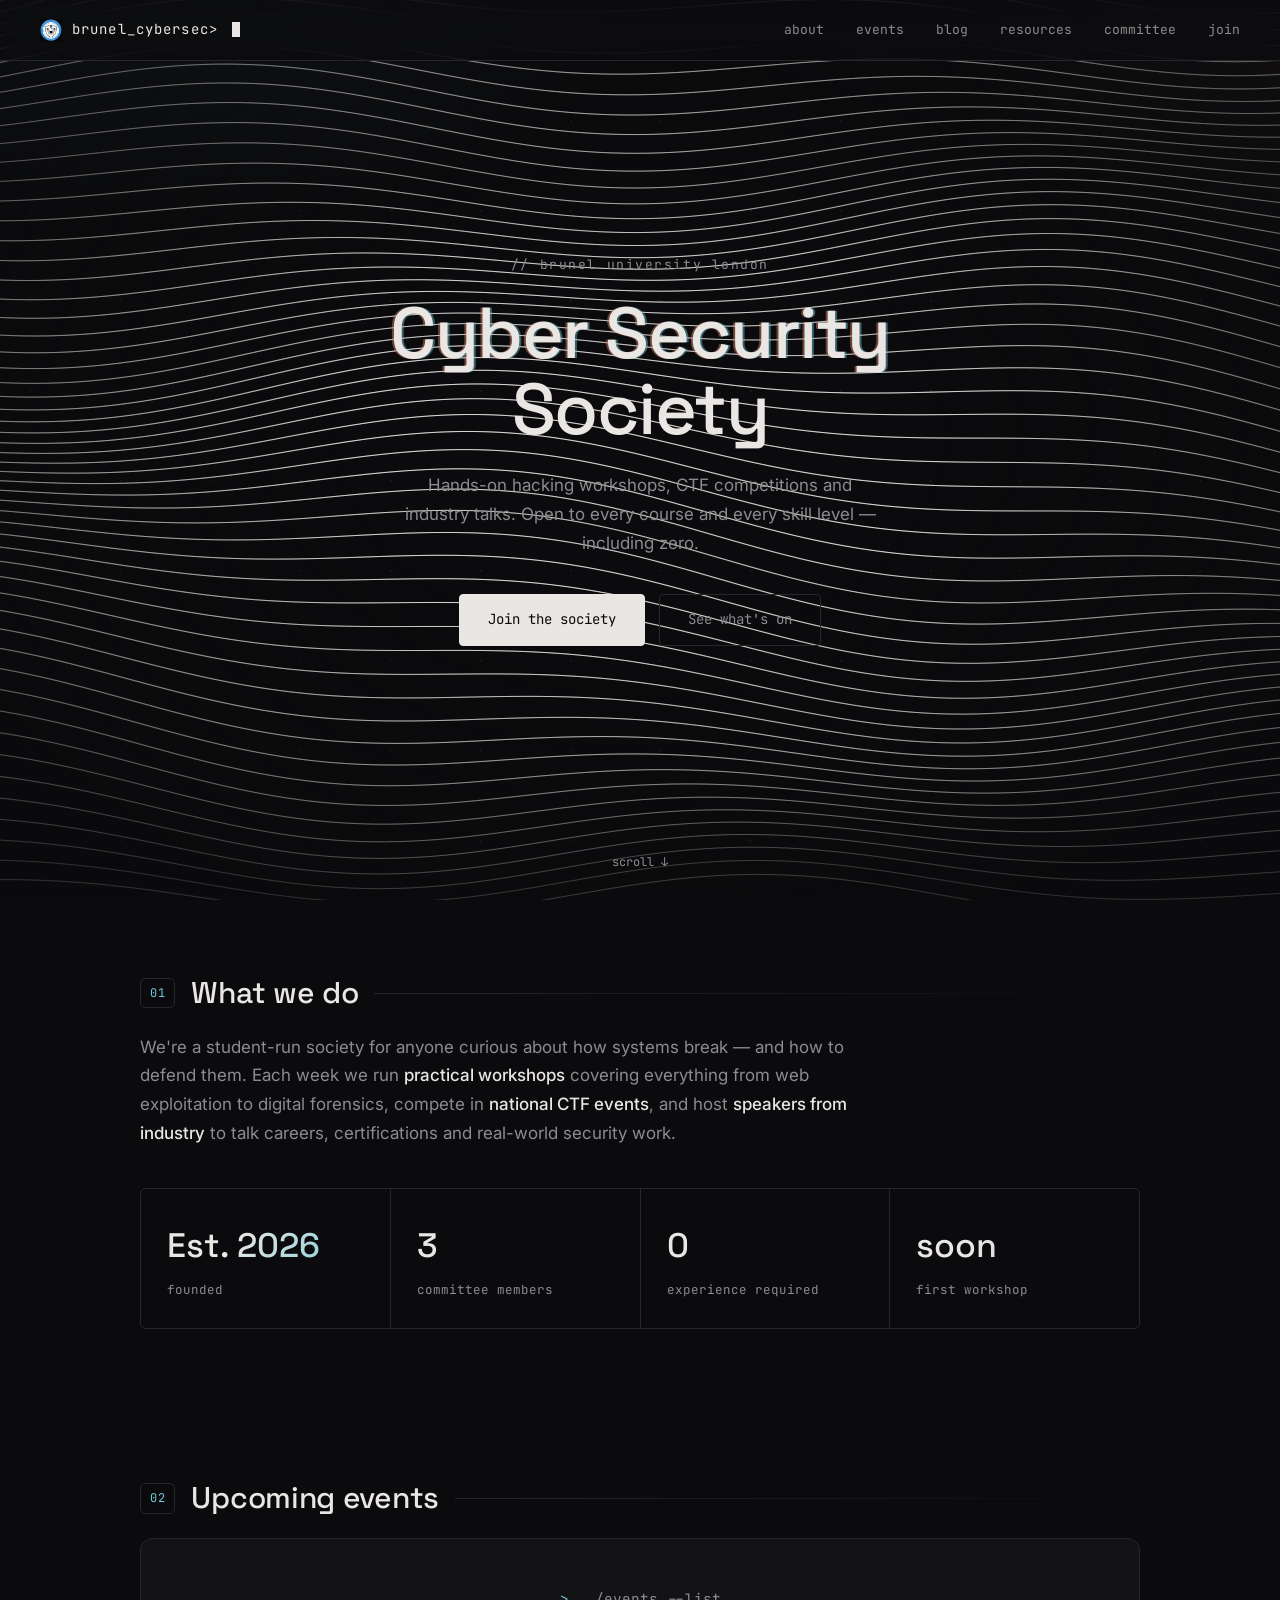
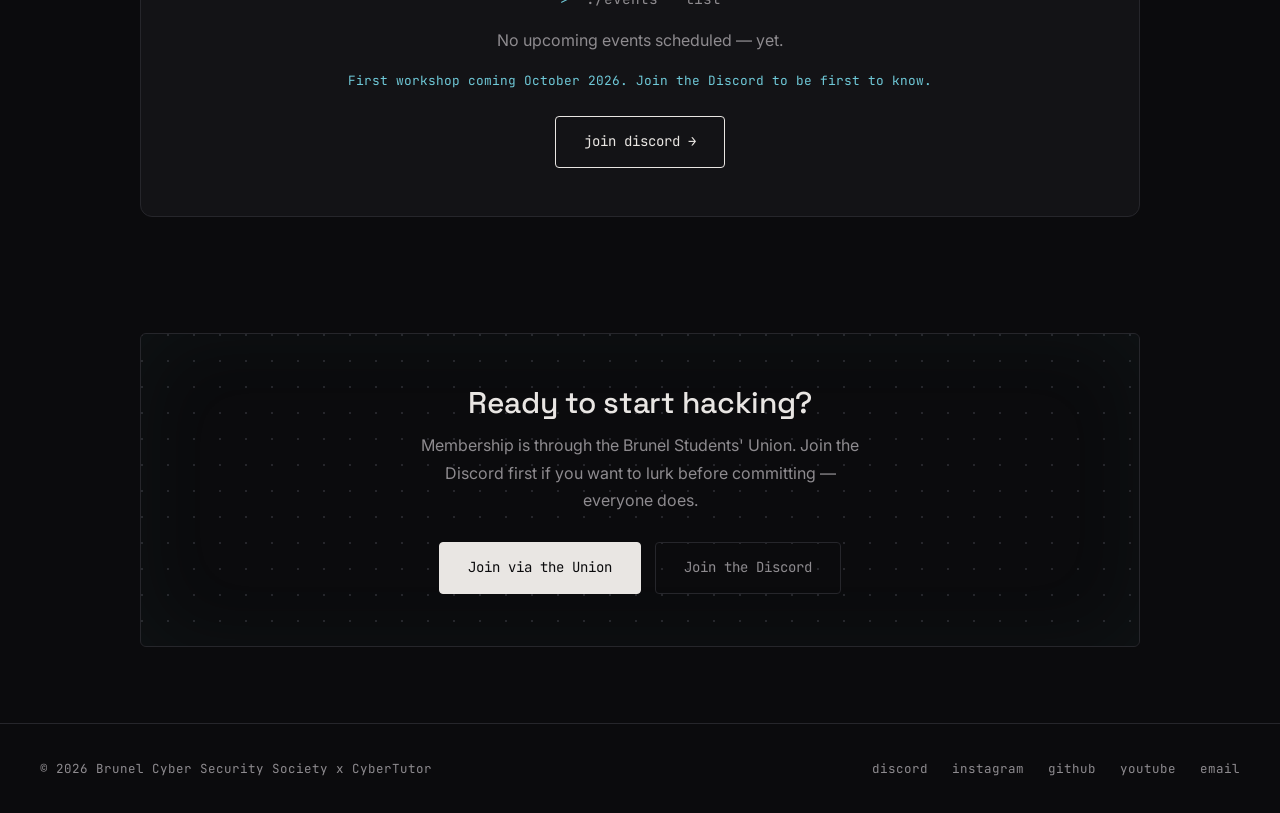
==== index.html @ f0a9b5d3 "Improvements To The Website What I have improve :   1. The Committee Page 2. Adding "Youtube" to " ====
<!DOCTYPE html>
<html lang="en">
<head>
<meta charset="UTF-8">
<meta name="viewport" content="width=device-width, initial-scale=1.0">
<title>Brunel Cyber Security Society</title>
<meta name="description" content="Hands-on hacking workshops, CTF competitions and industry talks at Brunel University London. No experience required.">
<link rel="icon" type="image/svg+xml" href="Images/logo.png">
<meta property="og:title" content="Brunel Cyber Security Society">
<meta property="og:description" content="Hands-on hacking workshops, CTF competitions and industry talks at Brunel University London. No experience required.">
<meta property="og:type" content="website">
<!-- Link preview image is ready at assets/og-image.png. Once hosted, add:
     <meta property="og:image" content="https://YOUR-DOMAIN/assets/og-image.png">
     (OG images must use the full absolute URL, so this needs your real domain.) -->
<meta name="theme-color" content="#0B0B0D">
<link rel="preconnect" href="https://fonts.googleapis.com">
<link rel="preconnect" href="https://fonts.gstatic.com" crossorigin>
<link href="https://fonts.googleapis.com/css2?family=Space+Grotesk:wght@400;500;600&family=Inter:wght@400;500&family=JetBrains+Mono:wght@400;500&display=swap" rel="stylesheet">
<link rel="stylesheet" href="css/styles.css">
</head>
<body>
<!-- Curious? Good. BRUNEL{v1ew_s0urce_h4cker} — bring this to a workshop. -->

<nav>
  <a class="brand" href="index.html">
    <img class="brand-logo" src="Images/logo.png" alt="Brunel Cyber Security Society logo">
    <span class="brand-text">brunel_cybersec></span><span class="cursor"></span>
  </a>
  <button class="menu-btn" aria-expanded="false" aria-label="Open menu">[menu]</button>
  <div class="nav-links">
    <a href="index.html#about">about</a>
    <a href="events.html">events</a>
    <a href="blog.html">blog</a>
    <a href="resources.html">resources</a>
    <a href="committee.html">committee</a>
    <a href="index.html#join">join</a>
  </div>
</nav>

<header class="hero">
  <canvas id="waves" aria-hidden="true"></canvas>
  <div class="hero-inner">
    <p class="eyebrow">// brunel university london</p>
    <h1><span class="ghost" data-text="Cyber Security"><span>Cyber Security</span></span><br>Society</h1>
    <p class="hero-sub">Hands-on hacking workshops, CTF competitions and industry talks. Open to every course and every skill level — including zero.</p>
    <div class="cta-row">
      <a class="btn solid" href="#join">Join the society</a>
      <a class="btn ghost-btn" href="events.html">See what's on</a>
    </div>
  </div>
  <p class="scroll-hint">scroll ↓</p>
</header>

<section class="reveal" id="about">
  <div class="section-head">
    <span class="tag">01</span>
    <h2>What we do</h2>
  </div>
  <p class="about-copy">We're a student-run society for anyone curious about how systems break — and how to defend them. Each week we run <strong>practical workshops</strong> covering everything from web exploitation to digital forensics, compete in <strong>national CTF events</strong>, and host <strong>speakers from industry</strong> to talk careers, certifications and real-world security work.</p>
<div class="stats">
    <div class="stat"><div class="num">Est. 2026</div><div class="label">founded</div></div>
    <div class="stat"><div class="num">3</div><div class="label">committee members</div></div>
    <div class="stat"><div class="num">0</div><div class="label">experience required</div></div>
    <div class="stat"><div class="num">soon</div><div class="label">first workshop</div></div>
</div>
</section>

<section class="reveal" id="events">
  <div class="container">
    <div class="section-head">
      <span class="tag">02</span>
      <h2>Upcoming events</h2>
    </div>
    <div class="coming-soon-box">
      <div class="terminal-line" style="text-align: center; margin-bottom: 1rem;">
        <span class="terminal-prompt"></span>
        <span>./events --list</span>
      </div>
      <p style="text-align: center; color: #8E8B8F; margin-bottom: 1rem;">
        No upcoming events scheduled — yet.
      </p>
      <p style="text-align: center; font-family: 'JetBrains Mono', monospace; font-size: 0.8rem; color: #6FC9D8;">
        First workshop coming October 2026. Join the Discord to be first to know.
      </p>
      <div class="cta-row" style="margin-top: 1.5rem;">
        <a href="https://discord.gg/3XpK4fjxDy" class="btn ghost">join discord →</a>
      </div>
    </div>
  </div>
</section>

<section class="reveal" id="join">
  <div class="join-box">
    <h2>Ready to start hacking?</h2>
    <p>Membership is through the Brunel Students' Union. Join the Discord first if you want to lurk before committing — everyone does.</p>
    <div class="cta-row">
      <a class="btn solid" href="https://brunelstudents.com" target="_blank" rel="noopener">Join via the Union</a>
      <a class="btn ghost-btn" href="https://discord.gg/3XpK4fjxDy" target="_blank" rel="noopener">Join the Discord</a>
    </div>
  </div>
</section>

<footer>
  <span>© 2026 Brunel Cyber Security Society x CyberTutor</span>
  <div class="links">
    <a href="https://discord.gg/3XpK4fjxDy" target="_blank" rel="noopener">discord</a>
    <a href="https://www.instagram.com/cybersoc.brunel/" target="_blank" rel="noopener">instagram</a>
   <a href="https://github.com/Slayniaccc/brunel-cyber-society" target="_blank" rel="noopener">github</a>
   <a href="https://www.youtube.com/@CyberTutor24" target="_blank" rel="noopener">youtube</a>
    <a href="mailto:cybersec@brunel.ac.uk">email</a>
  </div>
</footer>

<script src="js/waves.js"></script>
<script src="js/data.js"></script>
<script src="js/render.js"></script>
<script src="js/site.js"></script>
</body>
</html>
---- css/styles.css ----
/* ============================================================
   Brunel Cyber Security Society — shared styles
   Palette and type per the style guide in Figma
   ============================================================ */

:root {
  --bg: #0B0B0D;
  --surface: #131316;
  --line: #26262B;
  --text: #E9E6E3;
  --muted: #8E8B8F;
  --warm: #E08A6D;
  --cool: #6FC9D8;
}

* { margin: 0; padding: 0; box-sizing: border-box; }
html { scroll-behavior: smooth; }
body {
  background: var(--bg);
  color: var(--text);
  font-family: 'Inter', sans-serif;
  font-size: 16px;
  line-height: 1.7;
  -webkit-font-smoothing: antialiased;
}
::selection { background: var(--text); color: var(--bg); }

.mono { font-family: 'JetBrains Mono', monospace; }
a { color: inherit; text-decoration: none; }
a:focus-visible, button:focus-visible {
  outline: 1.5px solid var(--cool);
  outline-offset: 3px;
  border-radius: 2px;
}

/* ---------- nav ---------- */
nav {
  position: fixed;
  top: 0; left: 0; right: 0;
  z-index: 50;
  display: flex;
  align-items: center;
  justify-content: space-between;
  padding: 18px 40px;
  background: rgba(11, 11, 13, 0.95);
  border-bottom: 1px solid var(--line);
}
@media (min-width: 721px) {
  nav {
    background: rgba(11, 11, 13, 0.7);
    backdrop-filter: blur(12px);
    -webkit-backdrop-filter: blur(12px);
  }
}
.brand {
  font-family: 'JetBrains Mono', monospace;
  font-size: 14px;
  letter-spacing: 0.08em;
  color: var(--text);
  display: inline-flex;
  align-items: center;
  gap: 10px;
}
.brand-logo {
  display: block;
  width: 22px;
  height: 22px;
  object-fit: contain;
}
.brand-text {
  white-space: nowrap;
}
.brand .cursor {
  display: inline-block;
  width: 8px; height: 15px;
  background: var(--text);
  vertical-align: -2px;
  margin-left: 4px;
  animation: blink 1.1s steps(1) infinite;
}
@keyframes blink { 50% { opacity: 0; } }
.nav-links { display: flex; gap: 32px; }
.nav-links a {
  font-family: 'JetBrains Mono', monospace;
  font-size: 13px;
  color: var(--muted);
  transition: color 0.2s;
}
.nav-links a:hover,
.nav-links a:focus-visible,
.nav-links a[aria-current="page"] { color: var(--text); }

/* ---------- hero (homepage) ---------- */
header.hero {
  position: relative;
  min-height: 100vh;
  display: flex;
  align-items: center;
  justify-content: center;
  overflow: hidden;
}
#waves { position: absolute; inset: 0; width: 100%; height: 100%; }
.hero-inner {
  position: relative;
  z-index: 2;
  text-align: center;
  padding: 0 24px;
  max-width: 760px;
}
.eyebrow {
  font-family: 'JetBrains Mono', monospace;
  font-size: 13px;
  color: var(--muted);
  letter-spacing: 0.12em;
  margin-bottom: 20px;
}
h1 {
  font-family: 'Space Grotesk', sans-serif;
  font-weight: 500;
  font-size: clamp(40px, 7vw, 72px);
  line-height: 1.05;
  letter-spacing: -0.02em;
}
h1 .ghost { position: relative; display: inline-block; }
h1 .ghost::before, h1 .ghost::after {
  content: attr(data-text);
  position: absolute;
  top: 0; left: 0;
  opacity: 0.45;
  pointer-events: none;
}
h1 .ghost::before { color: var(--warm); transform: translateX(-2px); }
h1 .ghost::after  { color: var(--cool); transform: translateX(2px); }
h1 .ghost span { position: relative; z-index: 1; }
.hero-sub {
  color: var(--muted);
  max-width: 480px;
  margin: 24px auto 36px;
  font-size: 17px;
}
.scroll-hint {
  position: absolute;
  bottom: 28px; left: 50%;
  transform: translateX(-50%);
  font-family: 'JetBrains Mono', monospace;
  font-size: 12px;
  color: var(--muted);
  z-index: 2;
}

/* ---------- page header (inner pages) ---------- */
.page-head {
  max-width: 1080px;
  margin: 0 auto;
  padding: 150px 40px 32px;
}
.page-head h1 { font-size: clamp(34px, 5vw, 44px); }
.page-head .lede {
  color: var(--muted);
  max-width: 620px;
  margin-top: 18px;
  font-size: 17px;
}
.page-head .crumbs {
  font-family: 'JetBrains Mono', monospace;
  font-size: 13px;
  color: var(--muted);
  margin-bottom: 14px;
}

/* ---------- buttons & pills ---------- */
.cta-row { display: flex; gap: 14px; justify-content: center; flex-wrap: wrap; }
.cta-row.left { justify-content: flex-start; }
.btn {
  font-family: 'JetBrains Mono', monospace;
  font-size: 14px;
  padding: 13px 28px;
  border-radius: 4px;
  border: 1px solid var(--text);
  transition: background 0.2s, color 0.2s, border-color 0.2s;
  cursor: pointer;
  display: inline-block;
}
.btn.solid { background: var(--text); color: var(--bg); }
.btn.solid:hover { background: transparent; color: var(--text); }
.btn.ghost-btn { border-color: var(--line); color: var(--muted); }
.btn.ghost-btn:hover { border-color: var(--text); color: var(--text); }

.pill {
  font-family: 'JetBrains Mono', monospace;
  font-size: 12px;
  padding: 5px 12px;
  border: 1px solid var(--line);
  border-radius: 100px;
  color: var(--muted);
  white-space: nowrap;
}
.pill.warm { color: var(--warm); border-color: rgba(224, 138, 109, 0.35); }
.pill.cool { color: var(--cool); border-color: rgba(111, 201, 216, 0.35); }

/* ---------- sections ---------- */
section {
  max-width: 1080px;
  margin: 0 auto;
  padding: 76px 40px;
}
section.tight { padding-top: 36px; }
.section-head {
  display: flex;
  align-items: baseline;
  gap: 16px;
  margin-bottom: 22px;
}
.section-head .tag {
  font-family: 'JetBrains Mono', monospace;
  font-size: 13px;
  color: var(--muted);
}
h2 {
  font-family: 'Space Grotesk', sans-serif;
  font-weight: 500;
  font-size: 30px;
  line-height: 1.15;
  letter-spacing: -0.01em;
}

/* ---------- stats ---------- */
.stats {
  display: grid;
  grid-template-columns: repeat(auto-fit, minmax(200px, 1fr));
  gap: 1px;
  background: var(--line);
  border: 1px solid var(--line);
  border-radius: 6px;
  overflow: hidden;
}
.stat { background: var(--bg); padding: 28px 26px; }
.stat .num {
  font-family: 'Space Grotesk', sans-serif;
  font-size: 34px;
  font-weight: 500;
}
.stat .label {
  font-family: 'JetBrains Mono', monospace;
  font-size: 12.5px;
  color: var(--muted);
  margin-top: 4px;
}
.stat .sub {
  font-family: 'JetBrains Mono', monospace;
  font-size: 11.5px;
  color: var(--warm);
  margin-top: 2px;
}
.about-copy {
  max-width: 760px;
  color: var(--muted);
  margin-bottom: 40px;
  font-size: 17px;
}
.about-copy strong { color: var(--text); font-weight: 500; }

/* ---------- events list ---------- */
.event {
  display: grid;
  grid-template-columns: 140px 1fr auto;
  gap: 24px;
  align-items: center;
  padding: 26px 8px;
  border-top: 1px solid var(--line);
  transition: background 0.2s;
}
.event:last-of-type { border-bottom: 1px solid var(--line); }
.event:hover { background: var(--surface); }
.event .date {
  font-family: 'JetBrains Mono', monospace;
  font-size: 13px;
  color: var(--muted);
}
.event h3 {
  font-family: 'Space Grotesk', sans-serif;
  font-weight: 500;
  font-size: 19px;
  margin-bottom: 2px;
}
.event p { color: var(--muted); font-size: 14.5px; }

/* ---------- featured event card ---------- */
.featured-event-section { padding-top: 8px; }
.featured-event {
  position: relative;
  overflow: hidden;
  min-height: 460px;
  border: 1px solid var(--line);
  border-radius: 22px;
  background:
    radial-gradient(circle at 0% 0%, rgba(111, 201, 216, 0.16), transparent 30%),
    radial-gradient(circle at 100% 100%, rgba(224, 138, 109, 0.16), transparent 32%),
    linear-gradient(135deg, rgba(255, 255, 255, 0.02), transparent 22%),
    var(--surface);
  box-shadow: 0 26px 70px rgba(0, 0, 0, 0.28);
  transition: transform 0.35s cubic-bezier(0.22, 1, 0.36, 1), border-color 0.35s ease, box-shadow 0.35s ease;
}
.featured-event::before {
  content: '';
  position: absolute;
  inset: 0;
  background: linear-gradient(120deg, transparent 12%, rgba(111, 201, 216, 0.12) 26%, transparent 42%, rgba(224, 138, 109, 0.12) 58%, transparent 74%);
  transform: translateX(-55%);
  animation: featured-sheen 11s linear infinite;
  pointer-events: none;
}
.featured-event:hover {
  transform: translateY(-4px);
  border-color: rgba(111, 201, 216, 0.32);
  box-shadow: 0 34px 82px rgba(0, 0, 0, 0.34);
}
.featured-event__media {
  position: absolute;
  inset: 0 42% 0 0;
  overflow: hidden;
}
.featured-event__media::after {
  content: '';
  position: absolute;
  inset: 0;
  background: linear-gradient(90deg, rgba(11, 11, 13, 0.08), rgba(11, 11, 13, 0.42) 68%, rgba(11, 11, 13, 0.9));
}
.featured-event__media img {
  width: 100%;
  height: 100%;
  object-fit: cover;
  transform: scale(1.05);
  filter: saturate(1.06) contrast(1.03);
  animation: featured-zoom 16s ease-in-out infinite alternate;
}
.featured-event__media-overlay {
  position: absolute;
  left: 28px;
  bottom: 28px;
  z-index: 2;
  display: grid;
  gap: 10px;
}
.featured-event__media-note {
  font-family: 'JetBrains Mono', monospace;
  font-size: 11.5px;
  letter-spacing: 0.08em;
  text-transform: uppercase;
  color: var(--text);
  text-shadow: 0 8px 24px rgba(0, 0, 0, 0.45);
}
.featured-event__content {
  position: relative;
  z-index: 2;
  width: 58%;
  margin-left: auto;
  min-height: 460px;
  padding: 40px 40px 40px 36px;
  display: flex;
  flex-direction: column;
  justify-content: center;
  gap: 18px;
}
.featured-event__content .section-head {
  margin-bottom: 0;
}
.featured-event__content h2 {
  font-size: clamp(30px, 4.2vw, 44px);
}
.featured-event__summary {
  max-width: 520px;
  color: var(--muted);
  font-size: 16.5px;
}
.featured-event__toggle {
  min-width: 148px;
}
.featured-event__drawer {
  position: fixed;
  inset: 0;
  z-index: 90;
  display: block;
  background: rgba(11, 11, 13, 0.68);
  backdrop-filter: blur(10px);
  -webkit-backdrop-filter: blur(10px);
  opacity: 0;
  pointer-events: none;
  transition: opacity 0.35s ease;
}
.featured-event__drawer-panel {
  position: fixed;
  top: 0;
  right: 0;
  bottom: 0;
  width: min(46vw, 560px);
  min-width: 320px;
  padding: 34px 28px 28px;
  border-left: 1px solid var(--line);
  background:
    radial-gradient(circle at top right, rgba(111, 201, 216, 0.12), transparent 36%),
    rgba(11, 11, 13, 0.98);
  display: flex;
  flex-direction: column;
  gap: 18px;
  transform: translate3d(102%, 0, 0);
  box-shadow: -28px 0 60px rgba(0, 0, 0, 0.26);
  transition: transform 0.6s cubic-bezier(0.22, 1, 0.36, 1);
  overflow: auto;
}
.featured-event__drawer::before {
  content: '';
  position: absolute;
  inset: 0;
}
.featured-event__drawer.is-open {
  opacity: 1;
  pointer-events: auto;
}
.featured-event__drawer.is-open .featured-event__drawer-panel {
  transform: translate3d(0, 0, 0);
}
.featured-event__hint {
  font-family: 'JetBrains Mono', monospace;
  font-size: 11px;
  color: var(--muted);
  letter-spacing: 0.04em;
  margin-top: -8px;
}
.featured-event__drawer-kicker {
  font-family: 'JetBrains Mono', monospace;
  font-size: 11.5px;
  letter-spacing: 0.1em;
  text-transform: uppercase;
  color: var(--cool);
}
.featured-event__drawer h3 {
  font-family: 'Space Grotesk', sans-serif;
  font-size: 26px;
  font-weight: 500;
  line-height: 1.15;
}
.featured-event__drawer p {
  color: var(--muted);
  font-size: 15px;
}
.featured-event__close {
  align-self: flex-end;
  width: 38px;
  height: 38px;
  border-radius: 50%;
  border: 1px solid var(--line);
  background: rgba(255, 255, 255, 0.02);
  color: var(--text);
  font-size: 22px;
  line-height: 1;
  cursor: pointer;
  transition: border-color 0.2s, transform 0.2s, background 0.2s;
}
.featured-event__close:hover {
  transform: scale(1.06);
  border-color: rgba(111, 201, 216, 0.4);
  background: rgba(111, 201, 216, 0.08);
}
.featured-event__facts {
  display: grid;
  gap: 12px;
  margin-top: auto;
}
.featured-event__fact {
  padding: 14px 16px;
  border: 1px solid var(--line);
  border-radius: 14px;
  background: rgba(255, 255, 255, 0.02);
}
.featured-event__fact span {
  display: block;
  font-family: 'JetBrains Mono', monospace;
  font-size: 11px;
  color: var(--muted);
  letter-spacing: 0.08em;
  text-transform: uppercase;
  margin-bottom: 4px;
}
.featured-event__fact strong {
  font-weight: 500;
  font-size: 15px;
  line-height: 1.5;
}

@keyframes featured-sheen {
  to { transform: translateX(55%); }
}
@keyframes featured-zoom {
  from { transform: scale(1.05) translateX(0); }
  to { transform: scale(1.12) translateX(-1.5%); }
}

/* ---------- CTF band (events page) ---------- */
.ctf-band { background: var(--surface); }
.ctf-band-inner {
  max-width: 1080px;
  margin: 0 auto;
  padding: 70px 40px 80px;
}
.ctf-band-inner .section-head .tag { color: var(--warm); }
.ctf-band-inner .lede {
  color: var(--muted);
  max-width: 640px;
  margin-bottom: 40px;
}
.ctf-band-inner .stats { margin-bottom: 40px; }
.ctf-band-inner .stat { background: var(--bg); }

/* ---------- committee grid ---------- */
.member-grid {
  display: grid;
  grid-template-columns: repeat(auto-fill, minmax(280px, 1fr));
  gap: 20px;
}
.member {
  background: var(--surface);
  border: 1px solid var(--line);
  border-radius: 6px;
  padding: 28px 24px;
}
.member .avatar {
  width: 120px; height: 120px;
  border-radius: 12px;
  background: var(--bg);
  display: flex;
  align-items: center;
  justify-content: center;
  font-family: 'JetBrains Mono', monospace;
  font-size: 16px;
  margin: 0 auto 16px;
}
.member.warm .avatar { color: var(--warm); border: 1px solid rgba(224, 138, 109, 0.5); }
.member.cool .avatar { color: var(--cool); border: 1px solid rgba(111, 201, 216, 0.5); }
.member h3 {
  font-family: 'Space Grotesk', sans-serif;
  font-weight: 500;
  font-size: 19px;
}
.member .role {
  font-family: 'JetBrains Mono', monospace;
  font-size: 12.5px;
  margin: 2px 0 12px;
}
.member.warm .role { color: var(--warm); }
.member.cool .role { color: var(--cool); }
.member p { color: var(--muted); font-size: 14px; line-height: 1.6; }

/* ---------- join ---------- */
#join, .join-section { padding-top: 40px; }
.join-box {
  border: 1px solid var(--line);
  border-radius: 6px;
  padding: 52px 40px;
  text-align: center;
  background: radial-gradient(circle at 1px 1px, var(--line) 1px, transparent 1px);
  background-size: 26px 26px;
}
.join-box h2 { margin-bottom: 12px; }
.join-box p { color: var(--muted); max-width: 460px; margin: 0 auto 28px; }

/* ---------- footer ---------- */
footer {
  border-top: 1px solid var(--line);
  padding: 34px 40px;
  display: flex;
  justify-content: space-between;
  flex-wrap: wrap;
  gap: 16px;
  font-family: 'JetBrains Mono', monospace;
  font-size: 12.5px;
  color: var(--muted);
}
footer a:hover { color: var(--text); }
footer .links { display: flex; gap: 24px; }

/* ---------- responsive ---------- */
/* ---------- mobile menu ---------- */
.menu-toggle {
  display: none;
  font-family: 'JetBrains Mono', monospace;
  font-size: 13px;
  color: var(--muted);
  background: none;
  border: none;
  cursor: pointer;
  z-index: 60;
}
.menu-toggle:hover { color: var(--text); }
.menu-overlay {
  position: fixed;
  inset: 0;
  z-index: 55;
  background: rgba(11, 11, 13, 0.96);
  backdrop-filter: blur(8px);
  display: flex;
  flex-direction: column;
  align-items: center;
  justify-content: center;
  gap: 34px;
  opacity: 0;
  visibility: hidden;
  transition: opacity 0.25s, visibility 0.25s;
}
.menu-overlay.open { opacity: 1; visibility: visible; }
.menu-overlay a {
  font-family: 'JetBrains Mono', monospace;
  font-size: 22px;
  color: var(--muted);
}
.menu-overlay a:hover { color: var(--text); }
.menu-overlay a::before { content: '> '; color: var(--warm); }

/* ---------- scroll reveals ---------- */
.reveal {
  opacity: 0;
  transform: translateY(18px);
  transition: opacity 0.7s ease, transform 0.7s ease;
}
.reveal.visible { opacity: 1; transform: none; }

/* ---------- 404 ---------- */
.error-page {
  min-height: 100vh;
  display: flex;
  flex-direction: column;
  align-items: center;
  justify-content: center;
  text-align: center;
  padding: 24px;
  position: relative;
  overflow: hidden;
}
.error-page .code {
  font-family: 'JetBrains Mono', monospace;
  font-size: clamp(70px, 14vw, 130px);
  color: var(--text);
  position: relative;
  z-index: 2;
}
.error-page .msg {
  font-family: 'JetBrains Mono', monospace;
  color: var(--muted);
  margin: 8px 0 32px;
  z-index: 2;
}
.error-page .btn { z-index: 2; }

/* ---------- responsive ---------- */
@media (max-width: 720px) {
  nav { padding: 14px 20px; }
  .nav-links { display: none; }
  .menu-toggle { display: block; }
  section { padding: 56px 20px; }
  .page-head { padding: 120px 20px 24px; }
  .event { grid-template-columns: 1fr; gap: 8px; }
  .featured-event {
    min-height: 0;
  }
  .featured-event__media {
    position: relative;
    inset: 0;
    min-height: 260px;
  }
  .featured-event__content {
    width: auto;
    min-height: auto;
    margin-left: 0;
    padding: 24px 20px 28px;
  }
  .featured-event__drawer {
    inset: 0;
  }
  .featured-event__drawer-panel {
    width: min(100vw, 560px);
    min-width: 0;
  }
  .featured-event__media-overlay {
    left: 18px;
    bottom: 18px;
  }
  .ctf-band-inner { padding: 56px 20px 64px; }
  footer { padding: 28px 20px; }
}

@media (prefers-reduced-motion: reduce) {
  .brand .cursor { animation: none; }
  html { scroll-behavior: auto; }
  .menu-overlay { transition: none; }
  .reveal { opacity: 1; transform: none; transition: none; }
  .featured-event::before,
  .featured-event__media img {
    animation: none;
  }
  .featured-event,
  .featured-event__drawer,
  .featured-event__drawer-panel,
  .featured-event__close {
    transition: none;
  }
}

body.drawer-open {
  overflow: hidden;
}

/* ---------- mobile menu ---------- */
.menu-btn {
  display: none;
  font-family: 'JetBrains Mono', monospace;
  font-size: 13px;
  color: var(--muted);
  background: none;
  border: none;
  cursor: pointer;
  padding: 4px 2px;
}
.menu-btn:hover { color: var(--text); }

@media (max-width: 720px) {
  /* backdrop-filter on the nav traps fixed-position children inside it,
     which broke the menu overlay — so on mobile we use a solid bg instead */
  nav {
    backdrop-filter: none;
    -webkit-backdrop-filter: none;
    background: rgba(11, 11, 13, 0.97);
  }
  .menu-btn { display: block; }
  .nav-links {
    display: none;
    position: fixed;
    inset: 0;
    top: 49px;
    background: rgba(11, 11, 13, 0.97);
    flex-direction: column;
    align-items: center;
    justify-content: center;
    gap: 36px;
    z-index: 49;
  }
  .nav-links.open { display: flex; animation: menu-in 0.25s ease both; }
  @keyframes menu-in {
    from { opacity: 0; transform: translateY(-8px); }
    to   { opacity: 1; transform: none; }
  }
  @media (prefers-reduced-motion: reduce) {
    .nav-links.open { animation: none; }
  }
  .nav-links a { font-size: 17px; }
  body.menu-open { overflow: hidden; }
}

/* ---------- scroll reveals ---------- */
.reveal {
  opacity: 0;
  transform: translateY(14px);
  transition: opacity 0.6s ease, transform 0.6s ease;
}
.reveal.visible { opacity: 1; transform: none; }
@media (prefers-reduced-motion: reduce) {
  .reveal { opacity: 1; transform: none; transition: none; }
}

/* ---------- 404 ---------- */
.error-page {
  min-height: 100vh;
  display: flex;
  flex-direction: column;
  align-items: center;
  justify-content: center;
  text-align: center;
  padding: 24px;
  position: relative;
  overflow: hidden;
}
.error-page .code {
  font-family: 'Space Grotesk', sans-serif;
  font-weight: 500;
  font-size: clamp(80px, 18vw, 160px);
  line-height: 1;
  letter-spacing: -0.03em;
}
.error-page .msg {
  font-family: 'JetBrains Mono', monospace;
  color: var(--muted);
  font-size: 15px;
  margin: 18px 0 36px;
}

/* ---------- motion: hero entrance + smoother reveals ---------- */
@media (prefers-reduced-motion: no-preference) {
  @keyframes rise {
    from { opacity: 0; transform: translateY(18px); }
    to   { opacity: 1; transform: none; }
  }
  @keyframes fade {
    from { opacity: 0; }
    to   { opacity: 1; }
  }
  .hero #waves, .error-page #waves { animation: fade 1.4s ease both; }
  .hero-inner > *, .error-page .code, .error-page .msg, .error-page .btn {
    animation: rise 0.9s cubic-bezier(0.22, 1, 0.36, 1) both;
  }
  .hero-inner > *:nth-child(1) { animation-delay: 0.15s; }
  .hero-inner > *:nth-child(2) { animation-delay: 0.3s; }
  .hero-inner > *:nth-child(3) { animation-delay: 0.45s; }
  .hero-inner > *:nth-child(4) { animation-delay: 0.6s; }
  .scroll-hint { animation: fade 1s ease 1.2s both; }
  .error-page .msg { animation-delay: 0.2s; }
  .error-page .btn { animation-delay: 0.35s; }
}

/* smoother easing for scroll reveals */
.reveal {
  transition: opacity 0.7s cubic-bezier(0.22, 1, 0.36, 1),
              transform 0.7s cubic-bezier(0.22, 1, 0.36, 1);
}

/* staggered children: hidden until their section reveals, then cascade */
.stagger {
  opacity: 0;
  transform: translateY(12px);
  transition: opacity 0.55s cubic-bezier(0.22, 1, 0.36, 1),
              transform 0.55s cubic-bezier(0.22, 1, 0.36, 1);
}
.reveal.visible .stagger { opacity: 1; transform: none; }
@media (prefers-reduced-motion: reduce) {
  .stagger { opacity: 1; transform: none; transition: none; }
}

/* gentle hover lift on cards */
.member, .stat {
  transition: transform 0.3s cubic-bezier(0.22, 1, 0.36, 1), border-color 0.3s;
}
.member:hover { transform: translateY(-3px); border-color: var(--muted); }

/* ---------- blog ---------- */
.featured {
  border: 1px solid var(--line);
  border-radius: 6px;
  background: var(--surface);
  padding: 40px;
  margin-bottom: 56px;
  display: block;
  transition: border-color 0.3s, transform 0.3s cubic-bezier(0.22, 1, 0.36, 1);
}
.featured:hover { border-color: var(--muted); transform: translateY(-3px); }
.featured .meta {
  font-family: 'JetBrains Mono', monospace;
  font-size: 12.5px;
  color: var(--warm);
  margin-bottom: 14px;
}
.featured h3 {
  font-family: 'Space Grotesk', sans-serif;
  font-weight: 500;
  font-size: 26px;
  margin-bottom: 10px;
}
.featured p { color: var(--muted); max-width: 640px; font-size: 15.5px; }
.featured .read {
  font-family: 'JetBrains Mono', monospace;
  font-size: 13px;
  color: var(--text);
  margin-top: 20px;
  display: inline-block;
}

/* ---------- resources ---------- */
.repo-grid {
  display: grid;
  grid-template-columns: repeat(auto-fill, minmax(300px, 1fr));
  gap: 20px;
}
.repo {
  background: var(--surface);
  border: 1px solid var(--line);
  border-radius: 6px;
  padding: 26px 24px;
  display: flex;
  flex-direction: column;
  transition: transform 0.3s cubic-bezier(0.22, 1, 0.36, 1), border-color 0.3s;
}
.repo:hover { transform: translateY(-3px); border-color: var(--muted); }
.repo .name {
  font-family: 'JetBrains Mono', monospace;
  font-size: 15px;
  color: var(--text);
  margin-bottom: 10px;
}
.repo .name::before { content: '▸ '; color: var(--cool); }
.repo p { color: var(--muted); font-size: 14px; line-height: 1.6; flex: 1; }
.repo .meta {
  display: flex;
  gap: 18px;
  margin-top: 18px;
  font-family: 'JetBrains Mono', monospace;
  font-size: 12px;
  color: var(--muted);
}
.repo .lang::before {
  content: '';
  display: inline-block;
  width: 8px; height: 8px;
  border-radius: 50%;
  margin-right: 6px;
  vertical-align: -0.5px;
}
.repo .lang.py::before { background: var(--cool); }
.repo .lang.js::before { background: var(--warm); }
.repo .lang.sh::before { background: var(--muted); }

.resource-row {
  display: grid;
  grid-template-columns: 200px 1fr;
  gap: 24px;
  padding: 22px 8px;
  border-top: 1px solid var(--line);
  align-items: baseline;
  transition: background 0.2s;
}
.resource-row:last-of-type { border-bottom: 1px solid var(--line); }
.resource-row:hover { background: var(--surface); }
.resource-row .name {
  font-family: 'JetBrains Mono', monospace;
  font-size: 14px;
  color: var(--text);
}
.resource-row p { color: var(--muted); font-size: 14.5px; }
@media (max-width: 720px) {
  .featured { padding: 26px 20px; }
  .resource-row { grid-template-columns: 1fr; gap: 4px; }
}

/* ============================================================
   POLISH LAYER — depth, accents & interaction craft
   A single cascade-override pass applied site-wide.
   ============================================================ */

/* ---- atmosphere: soft accent glows anchored to the viewport ---- */
body {
  background:
    radial-gradient(70vw 55vh at 12% -8%, rgba(111, 201, 216, 0.07), transparent 60%),
    radial-gradient(55vw 50vh at 105% 2%, rgba(224, 138, 109, 0.06), transparent 55%),
    var(--bg);
  background-attachment: fixed;
}

/* ---- nav: animated underline + tighter brand ---- */
.nav-links a { position: relative; }
.nav-links a::after {
  content: '';
  position: absolute;
  left: 0; right: 0; bottom: -6px;
  height: 1px;
  background: linear-gradient(90deg, var(--cool), var(--warm));
  transform: scaleX(0);
  transform-origin: left;
  transition: transform 0.28s cubic-bezier(0.22, 1, 0.36, 1);
}
.nav-links a:hover::after,
.nav-links a[aria-current="page"]::after { transform: scaleX(1); }
@media (max-width: 720px) { .nav-links a::after { display: none; } }

/* ---- hero: vignette to focus the headline over the waves ---- */
header.hero::after {
  content: '';
  position: absolute;
  inset: 0;
  z-index: 1;
  pointer-events: none;
  background: radial-gradient(58% 58% at 50% 48%, transparent 40%, rgba(11, 11, 13, 0.55));
}

/* ---- section headers: accent tag + trailing hairline rule ---- */
.section-head { align-items: center; }
.section-head::after {
  content: '';
  flex: 1;
  height: 1px;
  background: linear-gradient(90deg, var(--line), transparent);
}
.section-head .tag {
  color: var(--cool);
  border: 1px solid var(--line);
  border-radius: 5px;
  padding: 4px 9px;
  font-size: 12px;
  letter-spacing: 0.06em;
}
.ctf-band-inner .section-head .tag { color: var(--warm); }

/* ---- buttons: lift + accent glow ---- */
.btn { will-change: transform; }
.btn.solid:hover {
  box-shadow: 0 10px 30px rgba(111, 201, 216, 0.14);
  transform: translateY(-1px);
}
.btn.ghost-btn:hover {
  box-shadow: 0 10px 28px rgba(0, 0, 0, 0.35);
  transform: translateY(-1px);
}

/* ---- pills: subtle tinted fill ---- */
.pill { background: rgba(255, 255, 255, 0.02); }
.pill.warm { background: rgba(224, 138, 109, 0.09); }
.pill.cool { background: rgba(111, 201, 216, 0.09); }

/* ---- stats: gradient numerals, hover sweep + accent edge ---- */
.stat { position: relative; transition: background 0.25s; }
.stat:hover { background: var(--surface); }
.stat::before {
  content: '';
  position: absolute;
  top: 0; left: 0; right: 0;
  height: 2px;
  background: linear-gradient(90deg, var(--cool), var(--warm));
  opacity: 0;
  transition: opacity 0.3s;
}
.stat:hover::before { opacity: 0.85; }
.stat .num {
  background: linear-gradient(125deg, var(--text) 35%, var(--cool));
  -webkit-background-clip: text;
  background-clip: text;
  -webkit-text-fill-color: transparent;
  color: transparent;
}

/* ---- event rows: left accent bar + slide on hover ---- */
.event {
  position: relative;
  border-radius: 4px;
  transition: background 0.2s, transform 0.25s cubic-bezier(0.22, 1, 0.36, 1);
}
.event::before {
  content: '';
  position: absolute;
  left: 0; top: 8px; bottom: 8px;
  width: 2px;
  border-radius: 2px;
  background: linear-gradient(var(--cool), var(--warm));
  opacity: 0;
  transition: opacity 0.25s;
}
.event:hover { transform: translateX(5px); }
.event:hover::before { opacity: 1; }

/* ---- cards (committee / repos / featured): top accent sweep ---- */
.member, .repo, .featured { position: relative; overflow: hidden; }
.member::after, .repo::after, .featured::after {
  content: '';
  position: absolute;
  top: 0; left: 0; right: 0;
  height: 2px;
  background: linear-gradient(90deg, var(--cool), var(--warm));
  transform: scaleX(0);
  transform-origin: left;
  transition: transform 0.4s cubic-bezier(0.22, 1, 0.36, 1);
}
.member:hover::after, .repo:hover::after, .featured:hover::after { transform: scaleX(1); }
.member:hover, .repo:hover, .featured:hover { border-color: rgba(111, 201, 216, 0.4); }

/* ---- join box: inner glow ---- */
.join-box {
  position: relative;
  box-shadow: inset 0 0 90px rgba(111, 201, 216, 0.045);
}

/* ---- resource rows: accent name on hover ---- */
.resource-row { transition: background 0.2s, transform 0.25s cubic-bezier(0.22, 1, 0.36, 1); }
.resource-row:hover { transform: translateX(5px); }
.resource-row:hover .name { color: var(--cool); }

/* ---- footer: link underline ---- */
footer .links a { position: relative; transition: color 0.2s; }

/* ---- respect reduced motion ---- */
@media (prefers-reduced-motion: reduce) {
  .event, .resource-row, .btn { transition: none; }
  .event:hover, .resource-row:hover, .btn:hover { transform: none; }
}

/* Coming Soon Box */
.coming-soon-box {
  border: 1px solid var(--line);
  border-radius: 12px;
  padding: 3rem 2rem;
  background: var(--surface);
  text-align: center;
}

.coming-soon-box .terminal-line {
  font-family: 'JetBrains Mono', monospace;
  font-size: 0.9rem;
  color: var(--muted);
}

.coming-soon-box .terminal-prompt {
  color: var(--cool);
}

.coming-soon-box .terminal-prompt::before {
  content: '>';
  margin-right: 0.5rem;
}
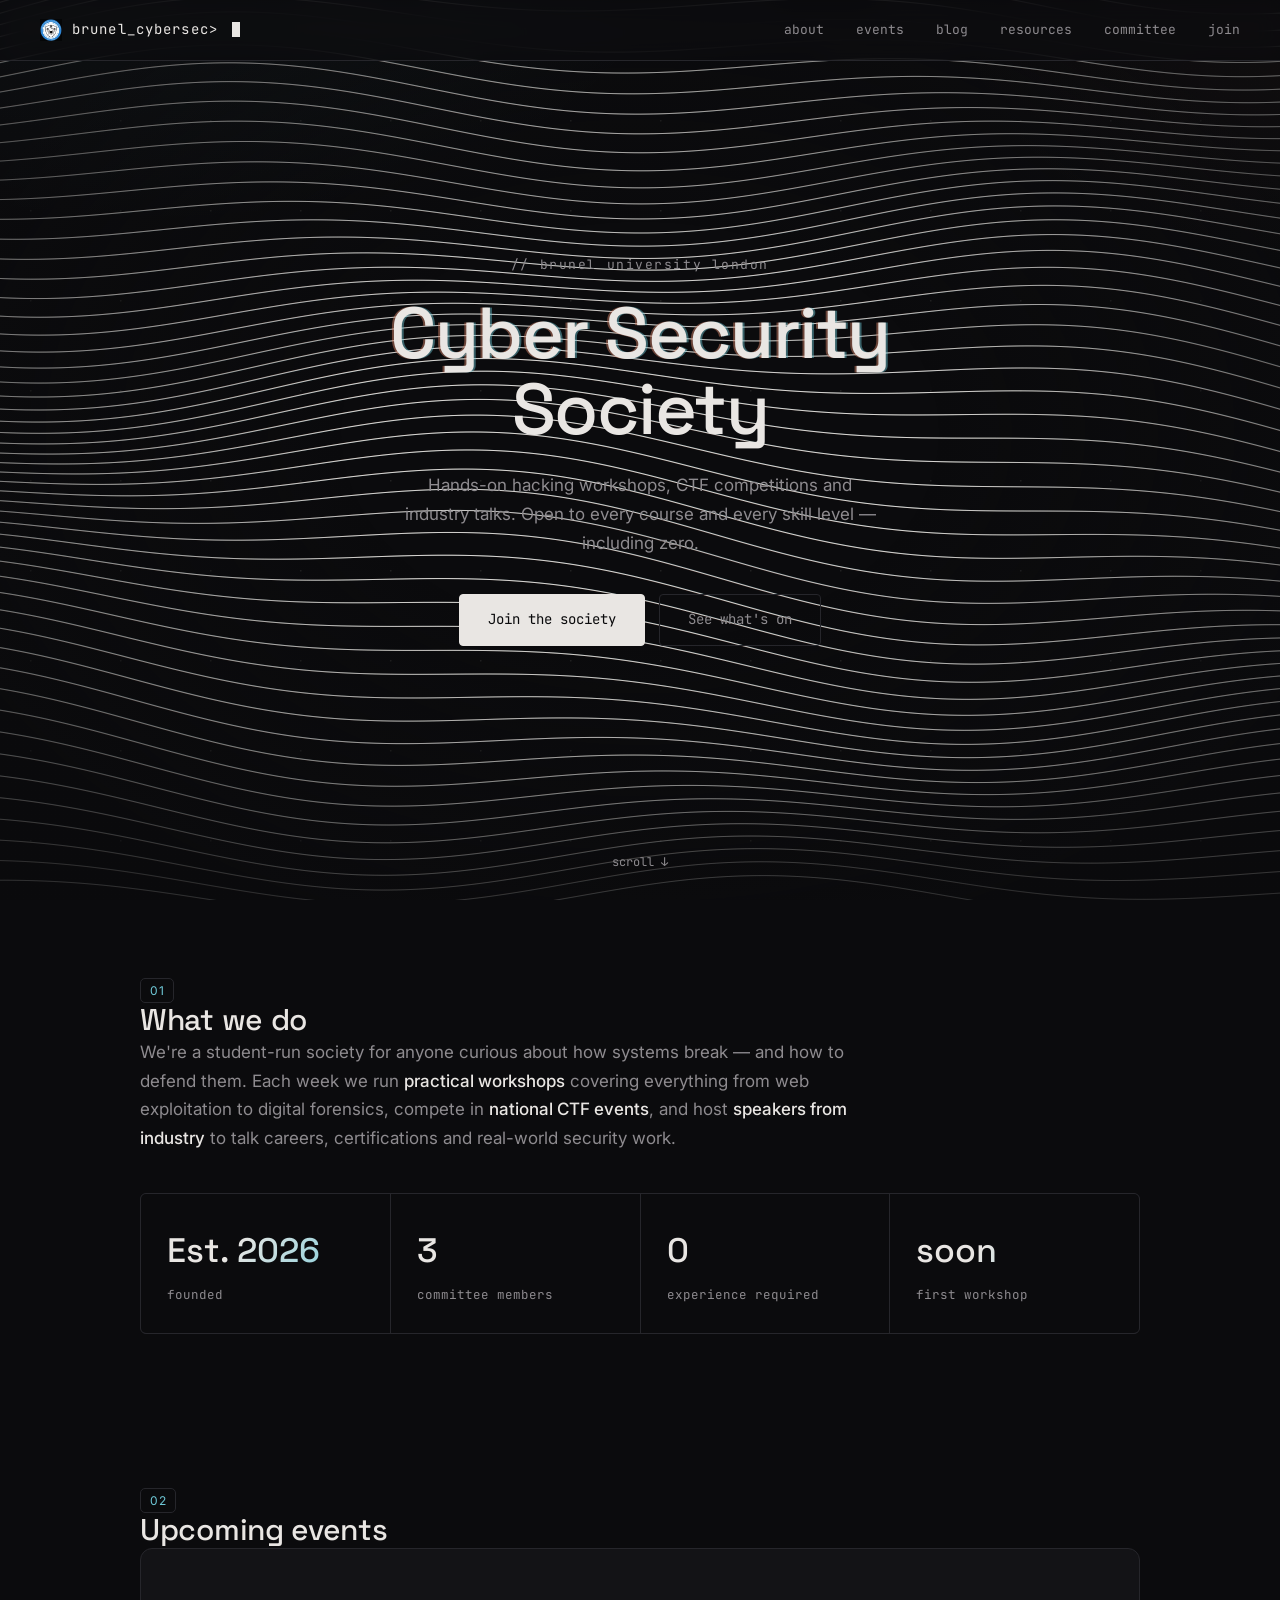
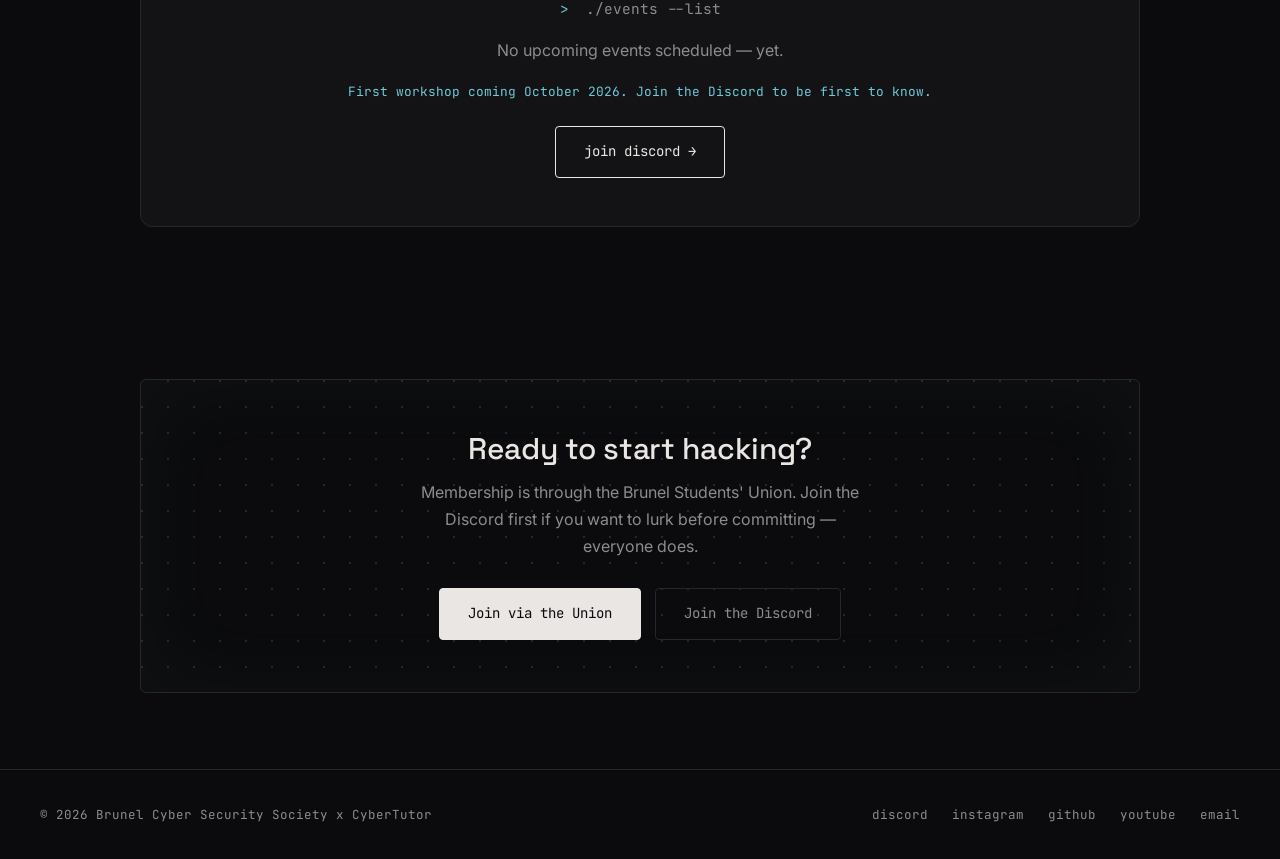
==== commit 403e1864: "Refractored CSS into 3 clean files: core, layout and components in order to make it easier to change" ====
--- a/index.html
+++ b/index.html
@@ -16,7 +16,9 @@
 <link rel="preconnect" href="https://fonts.googleapis.com">
 <link rel="preconnect" href="https://fonts.gstatic.com" crossorigin>
 <link href="https://fonts.googleapis.com/css2?family=Space+Grotesk:wght@400;500;600&family=Inter:wght@400;500&family=JetBrains+Mono:wght@400;500&display=swap" rel="stylesheet">
-<link rel="stylesheet" href="css/styles.css">
+<link rel="stylesheet" href="css/core.css">
+<link rel="stylesheet" href="css/layout.css">
+<link rel="stylesheet" href="css/components.css">
 </head>
 <body>
 <!-- Curious? Good. BRUNEL{v1ew_s0urce_h4cker} — bring this to a workshop. -->
--- a/css/core.css
+++ b/css/core.css
@@ -0,0 +1,330 @@
+/* ============================================================
+   CORE: Variables, Reset, Typography, Nav, Buttons, Footer
+   ============================================================ */
+
+:root {
+  --bg: #0B0B0D;
+  --surface: #131316;
+  --line: #26262B;
+  --text: #E9E6E3;
+  --muted: #8E8B8F;
+  --warm: #E08A6D;
+  --cool: #6FC9D8;
+}
+
+* { margin: 0; padding: 0; box-sizing: border-box; }
+html { scroll-behavior: smooth; }
+
+body {
+  background: var(--bg);
+  color: var(--text);
+  font-family: 'Inter', sans-serif;
+  font-size: 16px;
+  line-height: 1.7;
+  -webkit-font-smoothing: antialiased;
+  background:
+    radial-gradient(70vw 55vh at 12% -8%, rgba(111, 201, 216, 0.07), transparent 60%),
+    radial-gradient(55vw 50vh at 105% 2%, rgba(224, 138, 109, 0.06), transparent 55%),
+    var(--bg);
+  background-attachment: fixed;
+}
+
+::selection { background: var(--text); color: var(--bg); }
+.mono { font-family: 'JetBrains Mono', monospace; }
+a { color: inherit; text-decoration: none; }
+a:focus-visible, button:focus-visible {
+  outline: 1.5px solid var(--cool);
+  outline-offset: 3px;
+  border-radius: 2px;
+}
+
+/* ---- NAV ---- */
+nav {
+  position: fixed;
+  top: 0; left: 0; right: 0;
+  z-index: 50;
+  display: flex;
+  align-items: center;
+  justify-content: space-between;
+  padding: 18px 40px;
+  background: rgba(11, 11, 13, 0.95);
+  border-bottom: 1px solid var(--line);
+}
+@media (min-width: 721px) {
+  nav {
+    background: rgba(11, 11, 13, 0.7);
+    backdrop-filter: blur(12px);
+    -webkit-backdrop-filter: blur(12px);
+  }
+}
+
+.brand {
+  font-family: 'JetBrains Mono', monospace;
+  font-size: 14px;
+  letter-spacing: 0.08em;
+  color: var(--text);
+  display: inline-flex;
+  align-items: center;
+  gap: 10px;
+}
+.brand-logo { display: block; width: 22px; height: 22px; object-fit: contain; }
+.brand-text { white-space: nowrap; }
+.brand .cursor {
+  display: inline-block;
+  width: 8px; height: 15px;
+  background: var(--text);
+  vertical-align: -2px;
+  margin-left: 4px;
+  animation: blink 1.1s steps(1) infinite;
+}
+@keyframes blink { 50% { opacity: 0; } }
+
+.nav-links { display: flex; gap: 32px; }
+.nav-links a {
+  font-family: 'JetBrains Mono', monospace;
+  font-size: 13px;
+  color: var(--muted);
+  transition: color 0.2s;
+  position: relative;
+}
+.nav-links a:hover,
+.nav-links a:focus-visible,
+.nav-links a[aria-current="page"] { color: var(--text); }
+.nav-links a::after {
+  content: '';
+  position: absolute;
+  left: 0; right: 0; bottom: -6px;
+  height: 1px;
+  background: linear-gradient(90deg, var(--cool), var(--warm));
+  transform: scaleX(0);
+  transform-origin: left;
+  transition: transform 0.28s cubic-bezier(0.22, 1, 0.36, 1);
+}
+.nav-links a:hover::after,
+.nav-links a[aria-current="page"]::after { transform: scaleX(1); }
+
+/* ---- BUTTONS ---- */
+.cta-row { display: flex; gap: 14px; justify-content: center; flex-wrap: wrap; }
+.cta-row.left { justify-content: flex-start; }
+
+.btn {
+  font-family: 'JetBrains Mono', monospace;
+  font-size: 14px;
+  padding: 13px 28px;
+  border-radius: 4px;
+  border: 1px solid var(--text);
+  transition: background 0.2s, color 0.2s, border-color 0.2s;
+  cursor: pointer;
+  display: inline-block;
+  will-change: transform;
+}
+.btn.solid { background: var(--text); color: var(--bg); }
+.btn.solid:hover { background: transparent; color: var(--text); }
+.btn.ghost-btn { border-color: var(--line); color: var(--muted); }
+.btn.ghost-btn:hover { border-color: var(--text); color: var(--text); }
+.btn.solid:hover {
+  box-shadow: 0 10px 30px rgba(111, 201, 216, 0.14);
+  transform: translateY(-1px);
+}
+.btn.ghost-btn:hover {
+  box-shadow: 0 10px 28px rgba(0, 0, 0, 0.35);
+  transform: translateY(-1px);
+}
+
+/* ---- PILLS ---- */
+.pill {
+  font-family: 'JetBrains Mono', monospace;
+  font-size: 12px;
+  padding: 5px 12px;
+  border: 1px solid var(--line);
+  border-radius: 100px;
+  color: var(--muted);
+  white-space: nowrap;
+  background: rgba(255, 255, 255, 0.02);
+}
+.pill.warm { color: var(--warm); border-color: rgba(224, 138, 109, 0.35); background: rgba(224, 138, 109, 0.09); }
+.pill.cool { color: var(--cool); border-color: rgba(111, 201, 216, 0.35); background: rgba(111, 201, 216, 0.09); }
+
+/* ---- FOOTER ---- */
+footer {
+  border-top: 1px solid var(--line);
+  padding: 34px 40px;
+  display: flex;
+  justify-content: space-between;
+  flex-wrap: wrap;
+  gap: 16px;
+  font-family: 'JetBrains Mono', monospace;
+  font-size: 12.5px;
+  color: var(--muted);
+}
+footer a:hover { color: var(--text); }
+footer .links { display: flex; gap: 24px; }
+footer .links a { position: relative; transition: color 0.2s; }
+
+/* ---- MOBILE MENU ---- */
+.menu-btn {
+  display: none;
+  font-family: 'JetBrains Mono', monospace;
+  font-size: 13px;
+  color: var(--muted);
+  background: none;
+  border: none;
+  cursor: pointer;
+  padding: 4px 2px;
+}
+.menu-btn:hover { color: var(--text); }
+
+@media (max-width: 720px) {
+  nav { padding: 14px 20px; backdrop-filter: none; -webkit-backdrop-filter: none; background: rgba(11, 11, 13, 0.97); }
+  .menu-btn { display: block; }
+  .nav-links {
+    display: none;
+    position: fixed;
+    inset: 0;
+    top: 49px;
+    background: rgba(11, 11, 13, 0.97);
+    flex-direction: column;
+    align-items: center;
+    justify-content: center;
+    gap: 36px;
+    z-index: 49;
+  }
+  .nav-links.open { display: flex; animation: menu-in 0.25s ease both; }
+  @keyframes menu-in {
+    from { opacity: 0; transform: translateY(-8px); }
+    to   { opacity: 1; transform: none; }
+  }
+  .nav-links a { font-size: 17px; }
+  body.menu-open { overflow: hidden; }
+  .nav-links a::after { display: none; }
+}
+
+/* ---- SCROLL REVEALS ---- */
+.reveal {
+  opacity: 0;
+  transform: translateY(14px);
+  transition: opacity 0.6s ease, transform 0.6s ease;
+}
+.reveal.visible { opacity: 1; transform: none; }
+
+.stagger {
+  opacity: 0;
+  transform: translateY(12px);
+  transition: opacity 0.55s cubic-bezier(0.22, 1, 0.36, 1),
+              transform 0.55s cubic-bezier(0.22, 1, 0.36, 1);
+}
+.reveal.visible .stagger { opacity: 1; transform: none; }
+
+@media (prefers-reduced-motion: reduce) {
+  .brand .cursor { animation: none; }
+  html { scroll-behavior: auto; }
+  .reveal { opacity: 1; transform: none; transition: none; }
+  .stagger { opacity: 1; transform: none; transition: none; }
+  .event, .resource-row, .btn { transition: none; }
+  .event:hover, .resource-row:hover, .btn:hover { transform: none; }
+}
+
+/* ---- HERO VIGNETTE ---- */
+header.hero::after {
+  content: '';
+  position: absolute;
+  inset: 0;
+  z-index: 1;
+  pointer-events: none;
+  background: radial-gradient(58% 58% at 50% 48%, transparent 40%, rgba(11, 11, 13, 0.55));
+}
+
+/* ---- SECTION HEADERS ---- */
+.section-head { align-items: center; }
+.section-head::after {
+  content: '';
+  flex: 1;
+  height: 1px;
+  background: linear-gradient(90deg, var(--line), transparent);
+}
+.section-head .tag {
+  color: var(--cool);
+  border: 1px solid var(--line);
+  border-radius: 5px;
+  padding: 4px 9px;
+  font-size: 12px;
+  letter-spacing: 0.06em;
+}
+.ctf-band-inner .section-head .tag { color: var(--warm); }
+
+/* ---- PAGE HEADER ---- */
+.page-head {
+  max-width: 1080px;
+  margin: 0 auto;
+  padding: 150px 40px 32px;
+}
+.page-head h1 { font-size: clamp(34px, 5vw, 44px); }
+.page-head .lede {
+  color: var(--muted);
+  max-width: 620px;
+  margin-top: 18px;
+  font-size: 17px;
+}
+.page-head .crumbs {
+  font-family: 'JetBrains Mono', monospace;
+  font-size: 13px;
+  color: var(--muted);
+  margin-bottom: 14px;
+}
+
+/* ---- 404 ---- */
+.error-page {
+  min-height: 100vh;
+  display: flex;
+  flex-direction: column;
+  align-items: center;
+  justify-content: center;
+  text-align: center;
+  padding: 24px;
+  position: relative;
+  overflow: hidden;
+}
+.error-page .code {
+  font-family: 'Space Grotesk', sans-serif;
+  font-weight: 500;
+  font-size: clamp(80px, 18vw, 160px);
+  line-height: 1;
+  letter-spacing: -0.03em;
+}
+.error-page .msg {
+  font-family: 'JetBrains Mono', monospace;
+  color: var(--muted);
+  font-size: 15px;
+  margin: 18px 0 36px;
+}
+
+/* ---- MOTION ---- */
+@media (prefers-reduced-motion: no-preference) {
+  @keyframes rise {
+    from { opacity: 0; transform: translateY(18px); }
+    to   { opacity: 1; transform: none; }
+  }
+  @keyframes fade {
+    from { opacity: 0; }
+    to   { opacity: 1; }
+  }
+  .hero #waves, .error-page #waves { animation: fade 1.4s ease both; }
+  .hero-inner > *, .error-page .code, .error-page .msg, .error-page .btn {
+    animation: rise 0.9s cubic-bezier(0.22, 1, 0.36, 1) both;
+  }
+  .hero-inner > *:nth-child(1) { animation-delay: 0.15s; }
+  .hero-inner > *:nth-child(2) { animation-delay: 0.3s; }
+  .hero-inner > *:nth-child(3) { animation-delay: 0.45s; }
+  .hero-inner > *:nth-child(4) { animation-delay: 0.6s; }
+  .scroll-hint { animation: fade 1s ease 1.2s both; }
+  .error-page .msg { animation-delay: 0.2s; }
+  .error-page .btn { animation-delay: 0.35s; }
+}
+
+/* ---- RESPONSIVE ---- */
+@media (max-width: 720px) {
+  section { padding: 56px 20px; }
+  .page-head { padding: 120px 20px 24px; }
+  footer { padding: 28px 20px; flex-direction: column; text-align: center; }
+  footer .links { justify-content: center; }
+}
--- a/css/layout.css
+++ b/css/layout.css
@@ -0,0 +1,337 @@
+/* ============================================================
+   LAYOUT: Grids, Cards, Sections, Stats, Events
+   ============================================================ */
+
+section {
+  max-width: 1080px;
+  margin: 0 auto;
+  padding: 76px 40px;
+}
+section.tight { padding-top: 36px; }
+
+h2 {
+  font-family: 'Space Grotesk', sans-serif;
+  font-weight: 500;
+  font-size: 30px;
+  line-height: 1.15;
+  letter-spacing: -0.01em;
+}
+
+/* ---- STATS ---- */
+.stats {
+  display: grid;
+  grid-template-columns: repeat(auto-fit, minmax(200px, 1fr));
+  gap: 1px;
+  background: var(--line);
+  border: 1px solid var(--line);
+  border-radius: 6px;
+  overflow: hidden;
+}
+.stat {
+  background: var(--bg);
+  padding: 28px 26px;
+  position: relative;
+  transition: background 0.25s, transform 0.3s cubic-bezier(0.22, 1, 0.36, 1), border-color 0.3s;
+}
+.stat:hover { background: var(--surface); }
+.stat::before {
+  content: '';
+  position: absolute;
+  top: 0; left: 0; right: 0;
+  height: 2px;
+  background: linear-gradient(90deg, var(--cool), var(--warm));
+  opacity: 0;
+  transition: opacity 0.3s;
+}
+.stat:hover::before { opacity: 0.85; }
+.stat .num {
+  font-family: 'Space Grotesk', sans-serif;
+  font-size: 34px;
+  font-weight: 500;
+  background: linear-gradient(125deg, var(--text) 35%, var(--cool));
+  -webkit-background-clip: text;
+  background-clip: text;
+  -webkit-text-fill-color: transparent;
+  color: transparent;
+}
+.stat .label {
+  font-family: 'JetBrains Mono', monospace;
+  font-size: 12.5px;
+  color: var(--muted);
+  margin-top: 4px;
+}
+.stat .sub {
+  font-family: 'JetBrains Mono', monospace;
+  font-size: 11.5px;
+  color: var(--warm);
+  margin-top: 2px;
+}
+
+.about-copy {
+  max-width: 760px;
+  color: var(--muted);
+  margin-bottom: 40px;
+  font-size: 17px;
+}
+.about-copy strong { color: var(--text); font-weight: 500; }
+
+/* ---- EVENTS LIST ---- */
+.event {
+  display: grid;
+  grid-template-columns: 140px 1fr auto;
+  gap: 24px;
+  align-items: center;
+  padding: 26px 8px;
+  border-top: 1px solid var(--line);
+  transition: background 0.2s, transform 0.25s cubic-bezier(0.22, 1, 0.36, 1);
+  position: relative;
+  border-radius: 4px;
+}
+.event:last-of-type { border-bottom: 1px solid var(--line); }
+.event:hover { background: var(--surface); transform: translateX(5px); }
+.event::before {
+  content: '';
+  position: absolute;
+  left: 0; top: 8px; bottom: 8px;
+  width: 2px;
+  border-radius: 2px;
+  background: linear-gradient(var(--cool), var(--warm));
+  opacity: 0;
+  transition: opacity 0.25s;
+}
+.event:hover::before { opacity: 1; }
+.event .date {
+  font-family: 'JetBrains Mono', monospace;
+  font-size: 13px;
+  color: var(--muted);
+}
+.event h3 {
+  font-family: 'Space Grotesk', sans-serif;
+  font-weight: 500;
+  font-size: 19px;
+  margin-bottom: 2px;
+}
+.event p { color: var(--muted); font-size: 14.5px; }
+
+/* ---- COMMITTEE GRID ---- */
+.member-grid {
+  display: grid;
+  grid-template-columns: repeat(auto-fill, minmax(280px, 1fr));
+  gap: 20px;
+}
+.member {
+  background: var(--surface);
+  border: 1px solid var(--line);
+  border-radius: 6px;
+  padding: 28px 24px;
+  position: relative;
+  overflow: hidden;
+  transition: transform 0.3s cubic-bezier(0.22, 1, 0.36, 1), border-color 0.3s;
+}
+.member:hover {
+  transform: translateY(-3px);
+  border-color: var(--muted);
+}
+.member::after {
+  content: '';
+  position: absolute;
+  top: 0; left: 0; right: 0;
+  height: 2px;
+  background: linear-gradient(90deg, var(--cool), var(--warm));
+  transform: scaleX(0);
+  transform-origin: left;
+  transition: transform 0.4s cubic-bezier(0.22, 1, 0.36, 1);
+}
+.member:hover::after { transform: scaleX(1); }
+.member .avatar {
+  width: 120px; height: 120px;
+  border-radius: 12px;
+  background: var(--bg);
+  display: flex;
+  align-items: center;
+  justify-content: center;
+  font-family: 'JetBrains Mono', monospace;
+  font-size: 16px;
+  margin: 0 auto 16px;
+}
+.member.warm .avatar { color: var(--warm); border: 1px solid rgba(224, 138, 109, 0.5); }
+.member.cool .avatar { color: var(--cool); border: 1px solid rgba(111, 201, 216, 0.5); }
+.member h3 {
+  font-family: 'Space Grotesk', sans-serif;
+  font-weight: 500;
+  font-size: 19px;
+}
+.member .role {
+  font-family: 'JetBrains Mono', monospace;
+  font-size: 12.5px;
+  margin: 2px 0 12px;
+}
+.member.warm .role { color: var(--warm); }
+.member.cool .role { color: var(--cool); }
+.member p { color: var(--muted); font-size: 14px; line-height: 1.6; }
+
+/* ---- RESOURCES ---- */
+.resource-row {
+  display: grid;
+  grid-template-columns: 200px 1fr;
+  gap: 24px;
+  padding: 22px 8px;
+  border-top: 1px solid var(--line);
+  align-items: baseline;
+  transition: background 0.2s, transform 0.25s cubic-bezier(0.22, 1, 0.36, 1);
+}
+.resource-row:last-of-type { border-bottom: 1px solid var(--line); }
+.resource-row:hover { background: var(--surface); transform: translateX(5px); }
+.resource-row .name {
+  font-family: 'JetBrains Mono', monospace;
+  font-size: 14px;
+  color: var(--text);
+}
+.resource-row:hover .name { color: var(--cool); }
+.resource-row p { color: var(--muted); font-size: 14.5px; }
+
+.repo-grid {
+  display: grid;
+  grid-template-columns: repeat(auto-fill, minmax(300px, 1fr));
+  gap: 20px;
+}
+.repo {
+  background: var(--surface);
+  border: 1px solid var(--line);
+  border-radius: 6px;
+  padding: 26px 24px;
+  display: flex;
+  flex-direction: column;
+  transition: transform 0.3s cubic-bezier(0.22, 1, 0.36, 1), border-color 0.3s;
+  position: relative;
+  overflow: hidden;
+}
+.repo:hover {
+  transform: translateY(-3px);
+  border-color: var(--muted);
+}
+.repo::after {
+  content: '';
+  position: absolute;
+  top: 0; left: 0; right: 0;
+  height: 2px;
+  background: linear-gradient(90deg, var(--cool), var(--warm));
+  transform: scaleX(0);
+  transform-origin: left;
+  transition: transform 0.4s cubic-bezier(0.22, 1, 0.36, 1);
+}
+.repo:hover::after { transform: scaleX(1); }
+.repo .name {
+  font-family: 'JetBrains Mono', monospace;
+  font-size: 15px;
+  color: var(--text);
+  margin-bottom: 10px;
+}
+.repo .name::before { content: '▸ '; color: var(--cool); }
+.repo p { color: var(--muted); font-size: 14px; line-height: 1.6; flex: 1; }
+.repo .meta {
+  display: flex;
+  gap: 18px;
+  margin-top: 18px;
+  font-family: 'JetBrains Mono', monospace;
+  font-size: 12px;
+  color: var(--muted);
+}
+.repo .lang::before {
+  content: '';
+  display: inline-block;
+  width: 8px; height: 8px;
+  border-radius: 50%;
+  margin-right: 6px;
+  vertical-align: -0.5px;
+}
+.repo .lang.py::before { background: var(--cool); }
+.repo .lang.js::before { background: var(--warm); }
+.repo .lang.sh::before { background: var(--muted); }
+
+/* ---- JOIN BOX ---- */
+.join-box {
+  border: 1px solid var(--line);
+  border-radius: 6px;
+  padding: 52px 40px;
+  text-align: center;
+  background: radial-gradient(circle at 1px 1px, var(--line) 1px, transparent 1px);
+  background-size: 26px 26px;
+  position: relative;
+  box-shadow: inset 0 0 90px rgba(111, 201, 216, 0.045);
+}
+.join-box h2 { margin-bottom: 12px; }
+.join-box p { color: var(--muted); max-width: 460px; margin: 0 auto 28px; }
+
+/* ---- COMING SOON BOX ---- */
+.coming-soon-box {
+  border: 1px solid var(--line);
+  border-radius: 12px;
+  padding: 3rem 2rem;
+  background: var(--surface);
+  text-align: center;
+}
+.coming-soon-box .terminal-line {
+  font-family: 'JetBrains Mono', monospace;
+  font-size: 0.9rem;
+  color: var(--muted);
+}
+.coming-soon-box .terminal-prompt { color: var(--cool); }
+.coming-soon-box .terminal-prompt::before {
+  content: '>';
+  margin-right: 0.5rem;
+}
+
+/* ---- BLOG FEATURED ---- */
+.featured {
+  border: 1px solid var(--line);
+  border-radius: 6px;
+  background: var(--surface);
+  padding: 40px;
+  margin-bottom: 56px;
+  display: block;
+  transition: border-color 0.3s, transform 0.3s cubic-bezier(0.22, 1, 0.36, 1);
+  position: relative;
+  overflow: hidden;
+}
+.featured:hover {
+  border-color: var(--muted);
+  transform: translateY(-3px);
+}
+.featured::after {
+  content: '';
+  position: absolute;
+  top: 0; left: 0; right: 0;
+  height: 2px;
+  background: linear-gradient(90deg, var(--cool), var(--warm));
+  transform: scaleX(0);
+  transform-origin: left;
+  transition: transform 0.4s cubic-bezier(0.22, 1, 0.36, 1);
+}
+.featured:hover::after { transform: scaleX(1); }
+.featured .meta {
+  font-family: 'JetBrains Mono', monospace;
+  font-size: 12.5px;
+  color: var(--warm);
+  margin-bottom: 14px;
+}
+.featured h3 {
+  font-family: 'Space Grotesk', sans-serif;
+  font-weight: 500;
+  font-size: 26px;
+  margin-bottom: 10px;
+}
+.featured p { color: var(--muted); max-width: 640px; font-size: 15.5px; }
+.featured .read {
+  font-family: 'JetBrains Mono', monospace;
+  font-size: 13px;
+  color: var(--text);
+  margin-top: 20px;
+  display: inline-block;
+}
+
+@media (max-width: 720px) {
+  .event { grid-template-columns: 1fr; gap: 8px; }
+  .resource-row { grid-template-columns: 1fr; gap: 4px; }
+  .featured { padding: 26px 20px; }
+}
--- a/css/components.css
+++ b/css/components.css
@@ -0,0 +1,329 @@
+/* ============================================================
+   COMPONENTS: Hero, Waves, CTF Band, Unique page elements
+   ============================================================ */
+
+/* ---- HERO ---- */
+header.hero {
+  position: relative;
+  min-height: 100vh;
+  display: flex;
+  align-items: center;
+  justify-content: center;
+  overflow: hidden;
+}
+#waves { position: absolute; inset: 0; width: 100%; height: 100%; }
+
+.hero-inner {
+  position: relative;
+  z-index: 2;
+  text-align: center;
+  padding: 0 24px;
+  max-width: 760px;
+}
+
+.eyebrow {
+  font-family: 'JetBrains Mono', monospace;
+  font-size: 13px;
+  color: var(--muted);
+  letter-spacing: 0.12em;
+  margin-bottom: 20px;
+}
+
+h1 {
+  font-family: 'Space Grotesk', sans-serif;
+  font-weight: 500;
+  font-size: clamp(40px, 7vw, 72px);
+  line-height: 1.05;
+  letter-spacing: -0.02em;
+}
+h1 .ghost { position: relative; display: inline-block; }
+h1 .ghost::before, h1 .ghost::after {
+  content: attr(data-text);
+  position: absolute;
+  top: 0; left: 0;
+  opacity: 0.45;
+  pointer-events: none;
+}
+h1 .ghost::before { color: var(--warm); transform: translateX(-2px); }
+h1 .ghost::after  { color: var(--cool); transform: translateX(2px); }
+h1 .ghost span { position: relative; z-index: 1; }
+
+.hero-sub {
+  color: var(--muted);
+  max-width: 480px;
+  margin: 24px auto 36px;
+  font-size: 17px;
+}
+
+.scroll-hint {
+  position: absolute;
+  bottom: 28px; left: 50%;
+  transform: translateX(-50%);
+  font-family: 'JetBrains Mono', monospace;
+  font-size: 12px;
+  color: var(--muted);
+  z-index: 2;
+}
+
+/* ---- CTF BAND ---- */
+.ctf-band { background: var(--surface); }
+.ctf-band-inner {
+  max-width: 1080px;
+  margin: 0 auto;
+  padding: 70px 40px 80px;
+}
+.ctf-band-inner .section-head .tag { color: var(--warm); }
+.ctf-band-inner .lede {
+  color: var(--muted);
+  max-width: 640px;
+  margin-bottom: 40px;
+}
+.ctf-band-inner .stats {
+  display: grid;
+  grid-template-columns: repeat(4, 1fr);
+  gap: 1px;
+  background: var(--line);
+  border: 1px solid var(--line);
+  border-radius: 6px;
+  overflow: hidden;
+  margin-bottom: 40px;
+}
+.ctf-band-inner .stat { background: var(--bg); }
+
+/* ---- FEATURED EVENT ---- */
+.featured-event-section { padding-top: 8px; }
+.featured-event {
+  position: relative;
+  overflow: hidden;
+  min-height: 460px;
+  border: 1px solid var(--line);
+  border-radius: 22px;
+  background:
+    radial-gradient(circle at 0% 0%, rgba(111, 201, 216, 0.16), transparent 30%),
+    radial-gradient(circle at 100% 100%, rgba(224, 138, 109, 0.16), transparent 32%),
+    linear-gradient(135deg, rgba(255, 255, 255, 0.02), transparent 22%),
+    var(--surface);
+  box-shadow: 0 26px 70px rgba(0, 0, 0, 0.28);
+  transition: transform 0.35s cubic-bezier(0.22, 1, 0.36, 1), border-color 0.35s ease, box-shadow 0.35s ease;
+}
+.featured-event::before {
+  content: '';
+  position: absolute;
+  inset: 0;
+  background: linear-gradient(120deg, transparent 12%, rgba(111, 201, 216, 0.12) 26%, transparent 42%, rgba(224, 138, 109, 0.12) 58%, transparent 74%);
+  transform: translateX(-55%);
+  animation: featured-sheen 11s linear infinite;
+  pointer-events: none;
+}
+.featured-event:hover {
+  transform: translateY(-4px);
+  border-color: rgba(111, 201, 216, 0.32);
+  box-shadow: 0 34px 82px rgba(0, 0, 0, 0.34);
+}
+.featured-event__media {
+  position: absolute;
+  inset: 0 42% 0 0;
+  overflow: hidden;
+}
+.featured-event__media::after {
+  content: '';
+  position: absolute;
+  inset: 0;
+  background: linear-gradient(90deg, rgba(11, 11, 13, 0.08), rgba(11, 11, 13, 0.42) 68%, rgba(11, 11, 13, 0.9));
+}
+.featured-event__media img {
+  width: 100%;
+  height: 100%;
+  object-fit: cover;
+  transform: scale(1.05);
+  filter: saturate(1.06) contrast(1.03);
+  animation: featured-zoom 16s ease-in-out infinite alternate;
+}
+.featured-event__media-overlay {
+  position: absolute;
+  left: 28px;
+  bottom: 28px;
+  z-index: 2;
+  display: grid;
+  gap: 10px;
+}
+.featured-event__media-note {
+  font-family: 'JetBrains Mono', monospace;
+  font-size: 11.5px;
+  letter-spacing: 0.08em;
+  text-transform: uppercase;
+  color: var(--text);
+  text-shadow: 0 8px 24px rgba(0, 0, 0, 0.45);
+}
+.featured-event__content {
+  position: relative;
+  z-index: 2;
+  width: 58%;
+  margin-left: auto;
+  min-height: 460px;
+  padding: 40px 40px 40px 36px;
+  display: flex;
+  flex-direction: column;
+  justify-content: center;
+  gap: 18px;
+}
+.featured-event__content .section-head { margin-bottom: 0; }
+.featured-event__content h2 { font-size: clamp(30px, 4.2vw, 44px); }
+.featured-event__summary {
+  max-width: 520px;
+  color: var(--muted);
+  font-size: 16.5px;
+}
+.featured-event__toggle { min-width: 148px; }
+.featured-event__drawer {
+  position: fixed;
+  inset: 0;
+  z-index: 90;
+  display: block;
+  background: rgba(11, 11, 13, 0.68);
+  backdrop-filter: blur(10px);
+  -webkit-backdrop-filter: blur(10px);
+  opacity: 0;
+  pointer-events: none;
+  transition: opacity 0.35s ease;
+}
+.featured-event__drawer-panel {
+  position: fixed;
+  top: 0;
+  right: 0;
+  bottom: 0;
+  width: min(46vw, 560px);
+  min-width: 320px;
+  padding: 34px 28px 28px;
+  border-left: 1px solid var(--line);
+  background:
+    radial-gradient(circle at top right, rgba(111, 201, 216, 0.12), transparent 36%),
+    rgba(11, 11, 13, 0.98);
+  display: flex;
+  flex-direction: column;
+  gap: 18px;
+  transform: translate3d(102%, 0, 0);
+  box-shadow: -28px 0 60px rgba(0, 0, 0, 0.26);
+  transition: transform 0.6s cubic-bezier(0.22, 1, 0.36, 1);
+  overflow: auto;
+}
+.featured-event__drawer::before { content: ''; position: absolute; inset: 0; }
+.featured-event__drawer.is-open {
+  opacity: 1;
+  pointer-events: auto;
+}
+.featured-event__drawer.is-open .featured-event__drawer-panel {
+  transform: translate3d(0, 0, 0);
+}
+.featured-event__hint {
+  font-family: 'JetBrains Mono', monospace;
+  font-size: 11px;
+  color: var(--muted);
+  letter-spacing: 0.04em;
+  margin-top: -8px;
+}
+.featured-event__drawer-kicker {
+  font-family: 'JetBrains Mono', monospace;
+  font-size: 11.5px;
+  letter-spacing: 0.1em;
+  text-transform: uppercase;
+  color: var(--cool);
+}
+.featured-event__drawer h3 {
+  font-family: 'Space Grotesk', sans-serif;
+  font-size: 26px;
+  font-weight: 500;
+  line-height: 1.15;
+}
+.featured-event__drawer p { color: var(--muted); font-size: 15px; }
+.featured-event__close {
+  align-self: flex-end;
+  width: 38px;
+  height: 38px;
+  border-radius: 50%;
+  border: 1px solid var(--line);
+  background: rgba(255, 255, 255, 0.02);
+  color: var(--text);
+  font-size: 22px;
+  line-height: 1;
+  cursor: pointer;
+  transition: border-color 0.2s, transform 0.2s, background 0.2s;
+}
+.featured-event__close:hover {
+  transform: scale(1.06);
+  border-color: rgba(111, 201, 216, 0.4);
+  background: rgba(111, 201, 216, 0.08);
+}
+.featured-event__facts {
+  display: grid;
+  gap: 12px;
+  margin-top: auto;
+}
+.featured-event__fact {
+  padding: 14px 16px;
+  border: 1px solid var(--line);
+  border-radius: 14px;
+  background: rgba(255, 255, 255, 0.02);
+}
+.featured-event__fact span {
+  display: block;
+  font-family: 'JetBrains Mono', monospace;
+  font-size: 11px;
+  color: var(--muted);
+  letter-spacing: 0.08em;
+  text-transform: uppercase;
+  margin-bottom: 4px;
+}
+.featured-event__fact strong {
+  font-weight: 500;
+  font-size: 15px;
+  line-height: 1.5;
+}
+
+@keyframes featured-sheen {
+  to { transform: translateX(55%); }
+}
+@keyframes featured-zoom {
+  from { transform: scale(1.05) translateX(0); }
+  to { transform: scale(1.12) translateX(-1.5%); }
+}
+
+@media (prefers-reduced-motion: reduce) {
+  .featured-event::before,
+  .featured-event__media img {
+    animation: none;
+  }
+  .featured-event,
+  .featured-event__drawer,
+  .featured-event__drawer-panel,
+  .featured-event__close {
+    transition: none;
+  }
+}
+
+@media (max-width: 720px) {
+  .featured-event { min-height: 0; }
+  .featured-event__media {
+    position: relative;
+    inset: 0;
+    min-height: 260px;
+  }
+  .featured-event__content {
+    width: auto;
+    min-height: auto;
+    margin-left: 0;
+    padding: 24px 20px 28px;
+  }
+  .featured-event__drawer { inset: 0; }
+  .featured-event__drawer-panel {
+    width: min(100vw, 560px);
+    min-width: 0;
+  }
+  .featured-event__media-overlay { left: 18px; bottom: 18px; }
+  .ctf-band-inner { padding: 56px 20px 64px; }
+  .ctf-band-inner .stats {
+    grid-template-columns: repeat(2, 1fr);
+  }
+}
+
+body.drawer-open { overflow: hidden; }
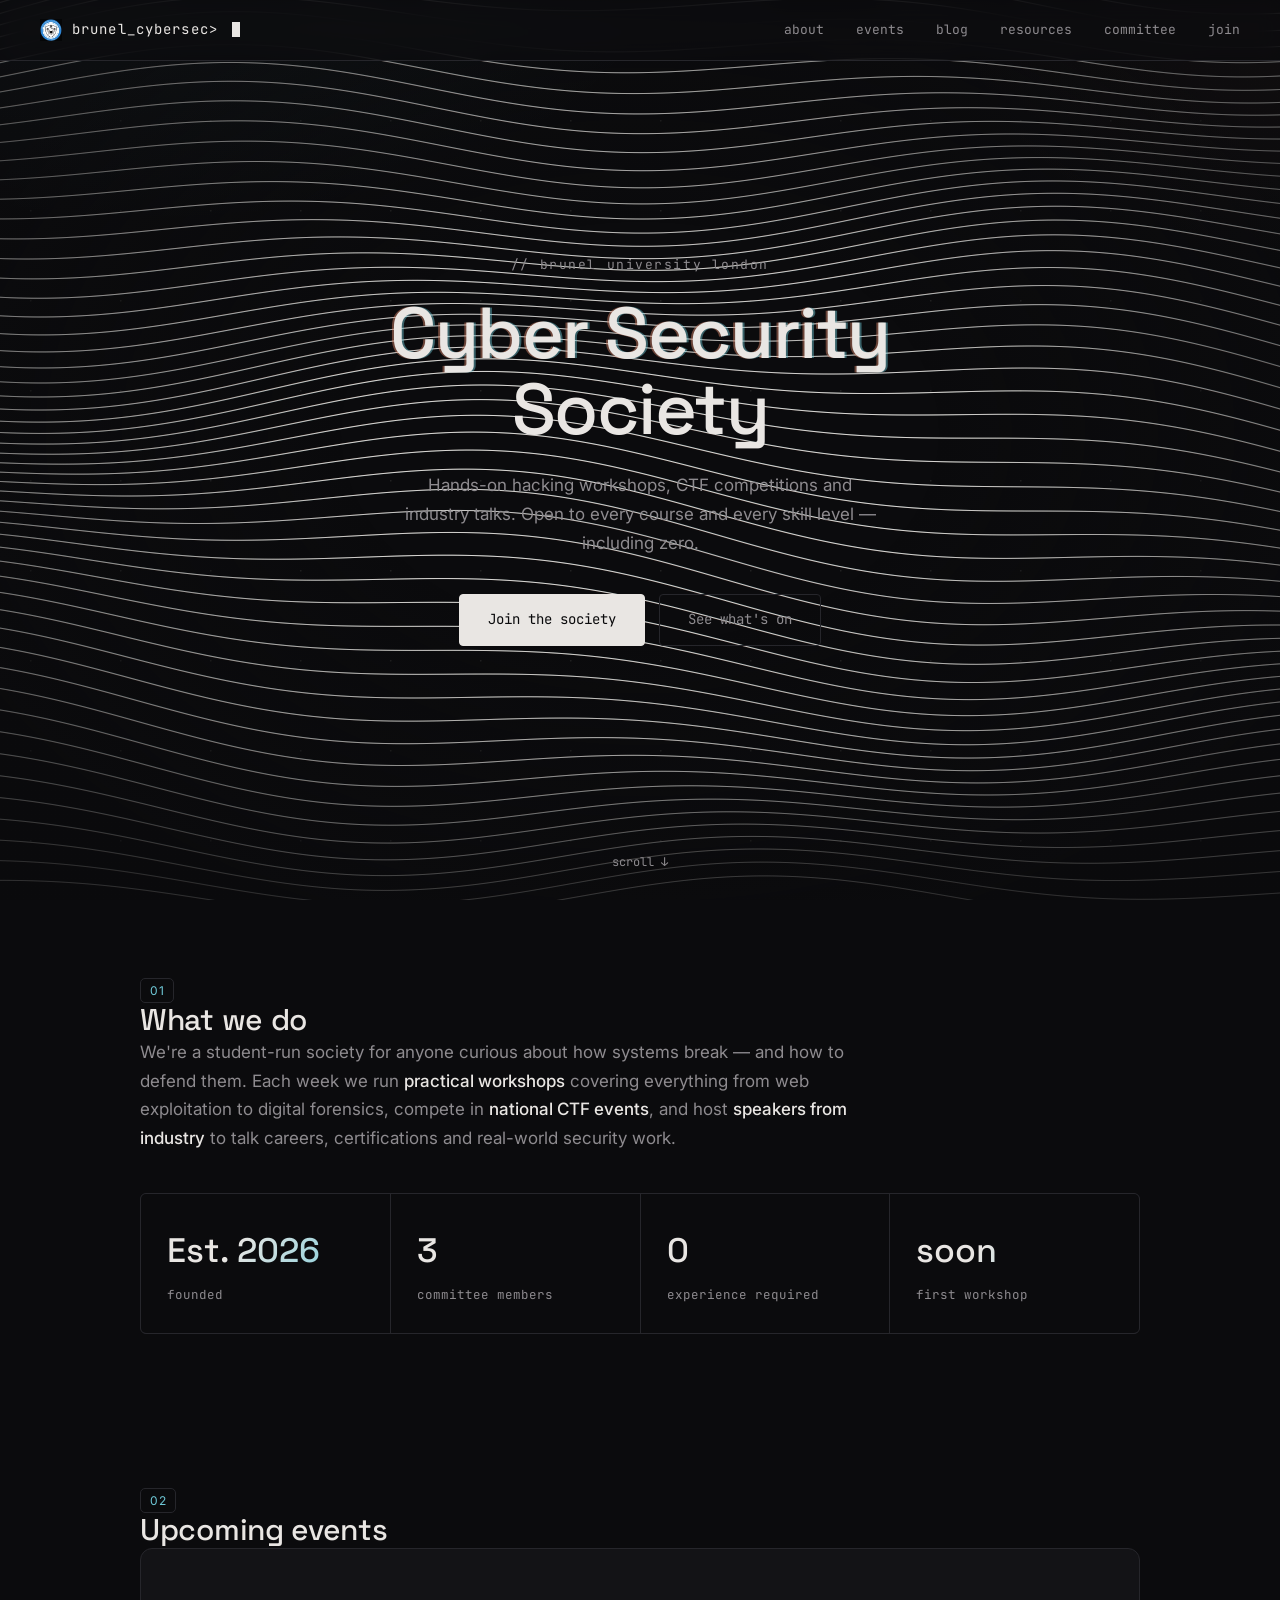
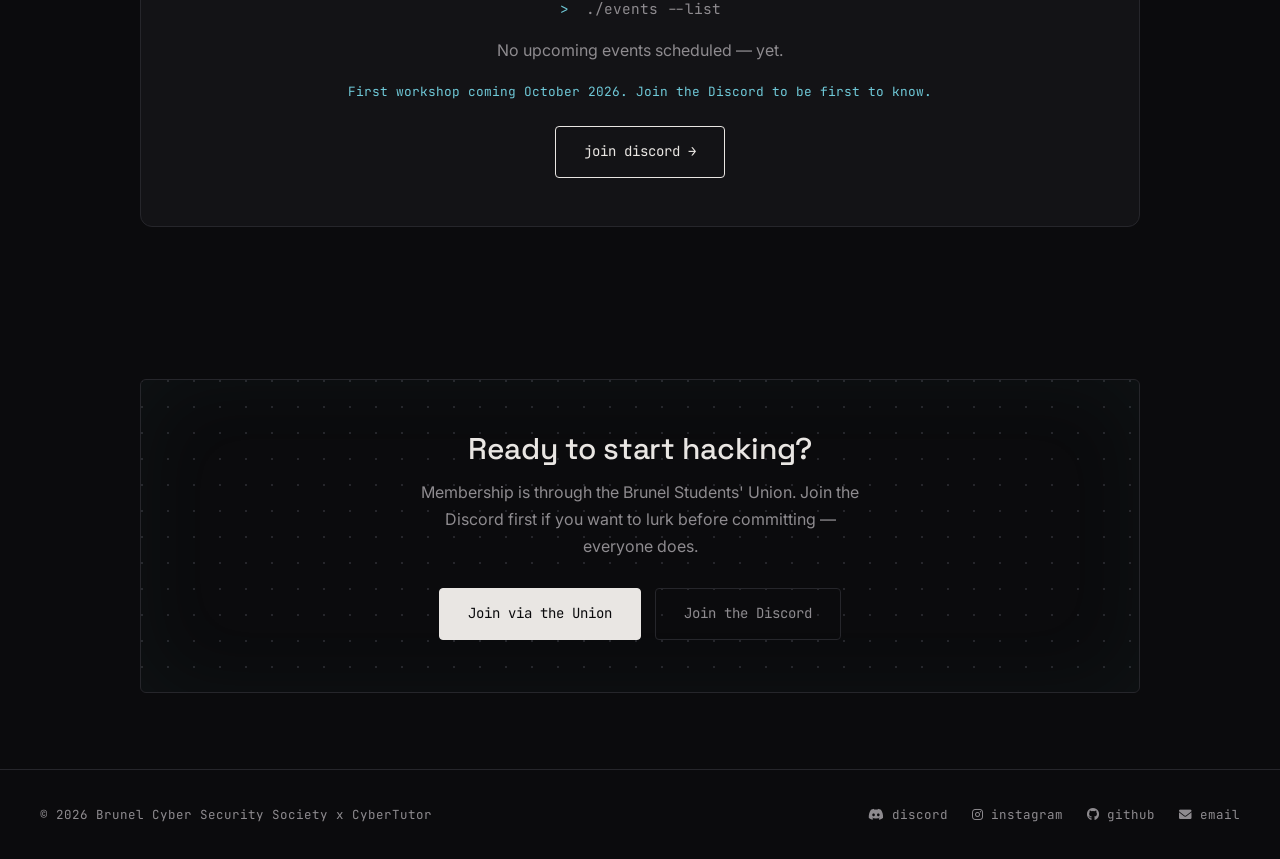
==== commit 5dbc48ce: "Added Font Awesome social media icons to footer links" ====
--- a/index.html
+++ b/index.html
@@ -16,6 +16,7 @@
 <link rel="preconnect" href="https://fonts.googleapis.com">
 <link rel="preconnect" href="https://fonts.gstatic.com" crossorigin>
 <link href="https://fonts.googleapis.com/css2?family=Space+Grotesk:wght@400;500;600&family=Inter:wght@400;500&family=JetBrains+Mono:wght@400;500&display=swap" rel="stylesheet">
+<link rel="stylesheet" href="https://cdnjs.cloudflare.com/ajax/libs/font-awesome/6.0.0-beta3/css/all.min.css">
 <link rel="stylesheet" href="css/core.css">
 <link rel="stylesheet" href="css/layout.css">
 <link rel="stylesheet" href="css/components.css">
@@ -105,12 +106,19 @@
 <footer>
   <span>© 2026 Brunel Cyber Security Society x CyberTutor</span>
   <div class="links">
-    <a href="https://discord.gg/3XpK4fjxDy" target="_blank" rel="noopener">discord</a>
-    <a href="https://www.instagram.com/cybersoc.brunel/" target="_blank" rel="noopener">instagram</a>
-   <a href="https://github.com/Slayniaccc/brunel-cyber-society" target="_blank" rel="noopener">github</a>
-   <a href="https://www.youtube.com/@CyberTutor24" target="_blank" rel="noopener">youtube</a>
-    <a href="mailto:cybersec@brunel.ac.uk">email</a>
-  </div>
+  <a href="https://discord.gg/3XpK4fjxDy" target="_blank" rel="noopener">
+    <i class="fab fa-discord"></i> discord
+  </a>
+  <a href="https://www.instagram.com/cybersoc.brunel/" target="_blank" rel="noopener">
+    <i class="fab fa-instagram"></i> instagram
+  </a>
+  <a href="https://github.com/Slayniaccc/brunel-cyber-society" target="_blank" rel="noopener">
+    <i class="fab fa-github"></i> github
+  </a>
+  <a href="mailto:cybersec@brunel.ac.uk">
+    <i class="fas fa-envelope"></i> email
+  </a>
+</div>
 </footer>
 
 <script src="js/waves.js"></script>
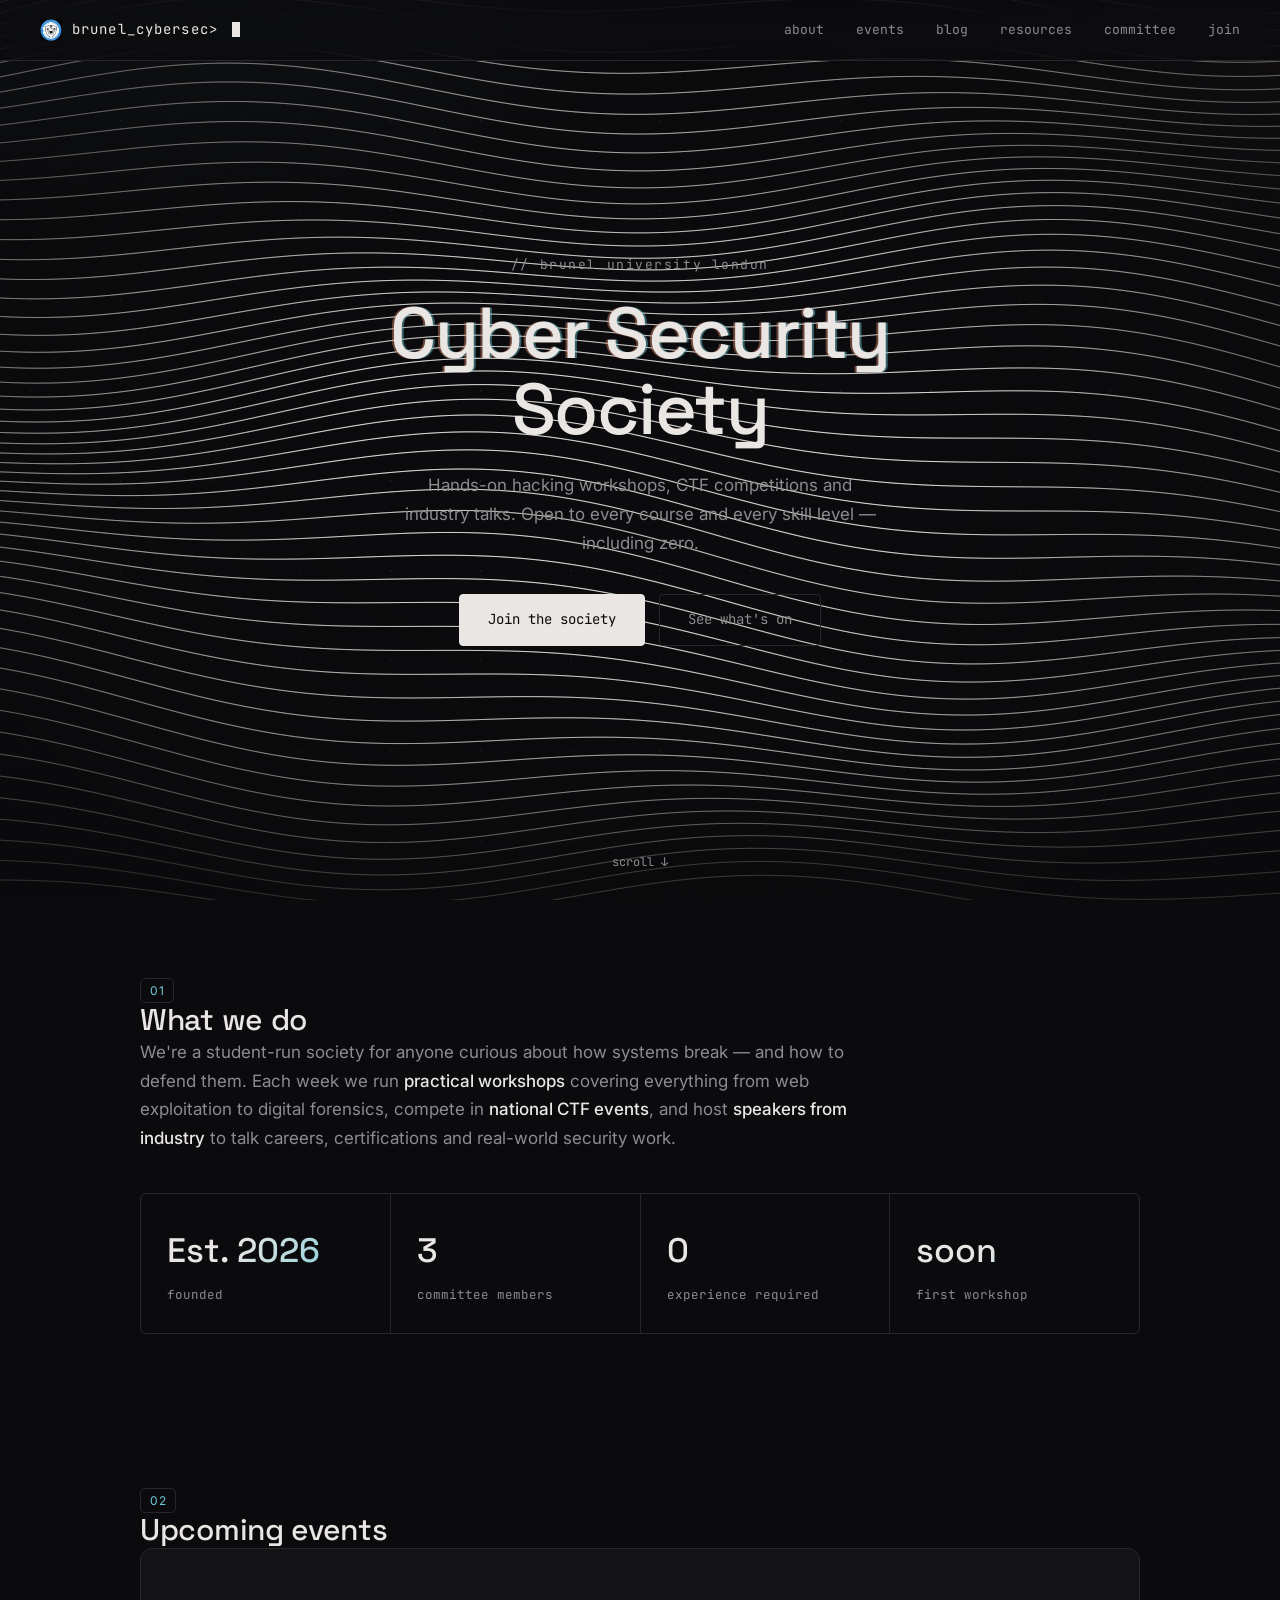
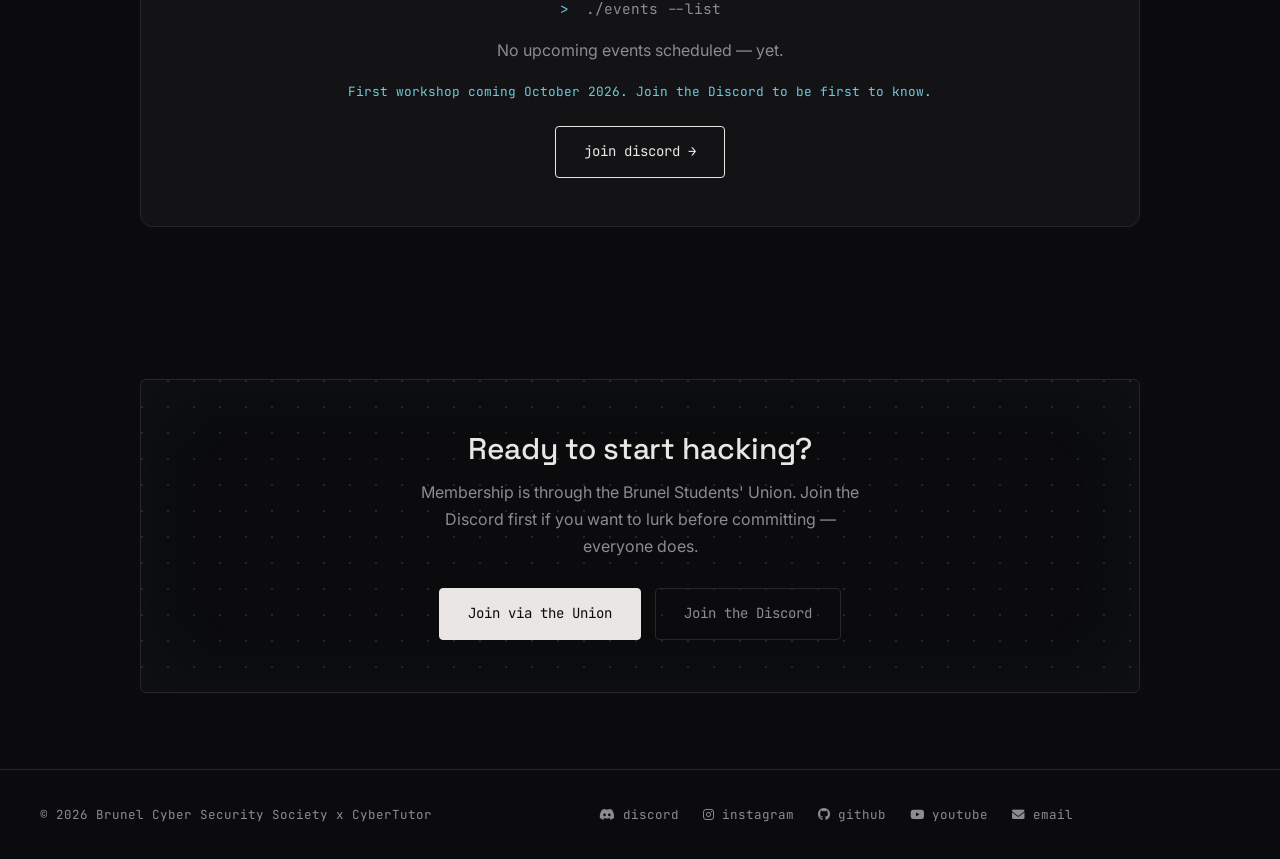
==== commit b68ea249: "Fixed missing youtube link and duplication error" ====
--- a/index.html
+++ b/index.html
@@ -115,9 +115,12 @@
   <a href="https://github.com/Slayniaccc/brunel-cyber-society" target="_blank" rel="noopener">
     <i class="fab fa-github"></i> github
   </a>
-  <a href="mailto:cybersec@brunel.ac.uk">
-    <i class="fas fa-envelope"></i> email
-  </a>
+   <a href="https://www.youtube.com/channel/UCSh-pF9Qp3Pn0QbK0UDMLLw" target="_blank" rel="noopener">
+      <i class="fab fa-youtube"></i> youtube
+    </a>
+    <a href="mailto:cybersec@brunel.ac.uk">
+      <i class="fas fa-envelope"></i> email
+ 
 </div>
 </footer>
 
--- a/css/core.css
+++ b/css/core.css
@@ -327,4 +327,4 @@
   .page-head { padding: 120px 20px 24px; }
   footer { padding: 28px 20px; flex-direction: column; text-align: center; }
   footer .links { justify-content: center; }
-}+}
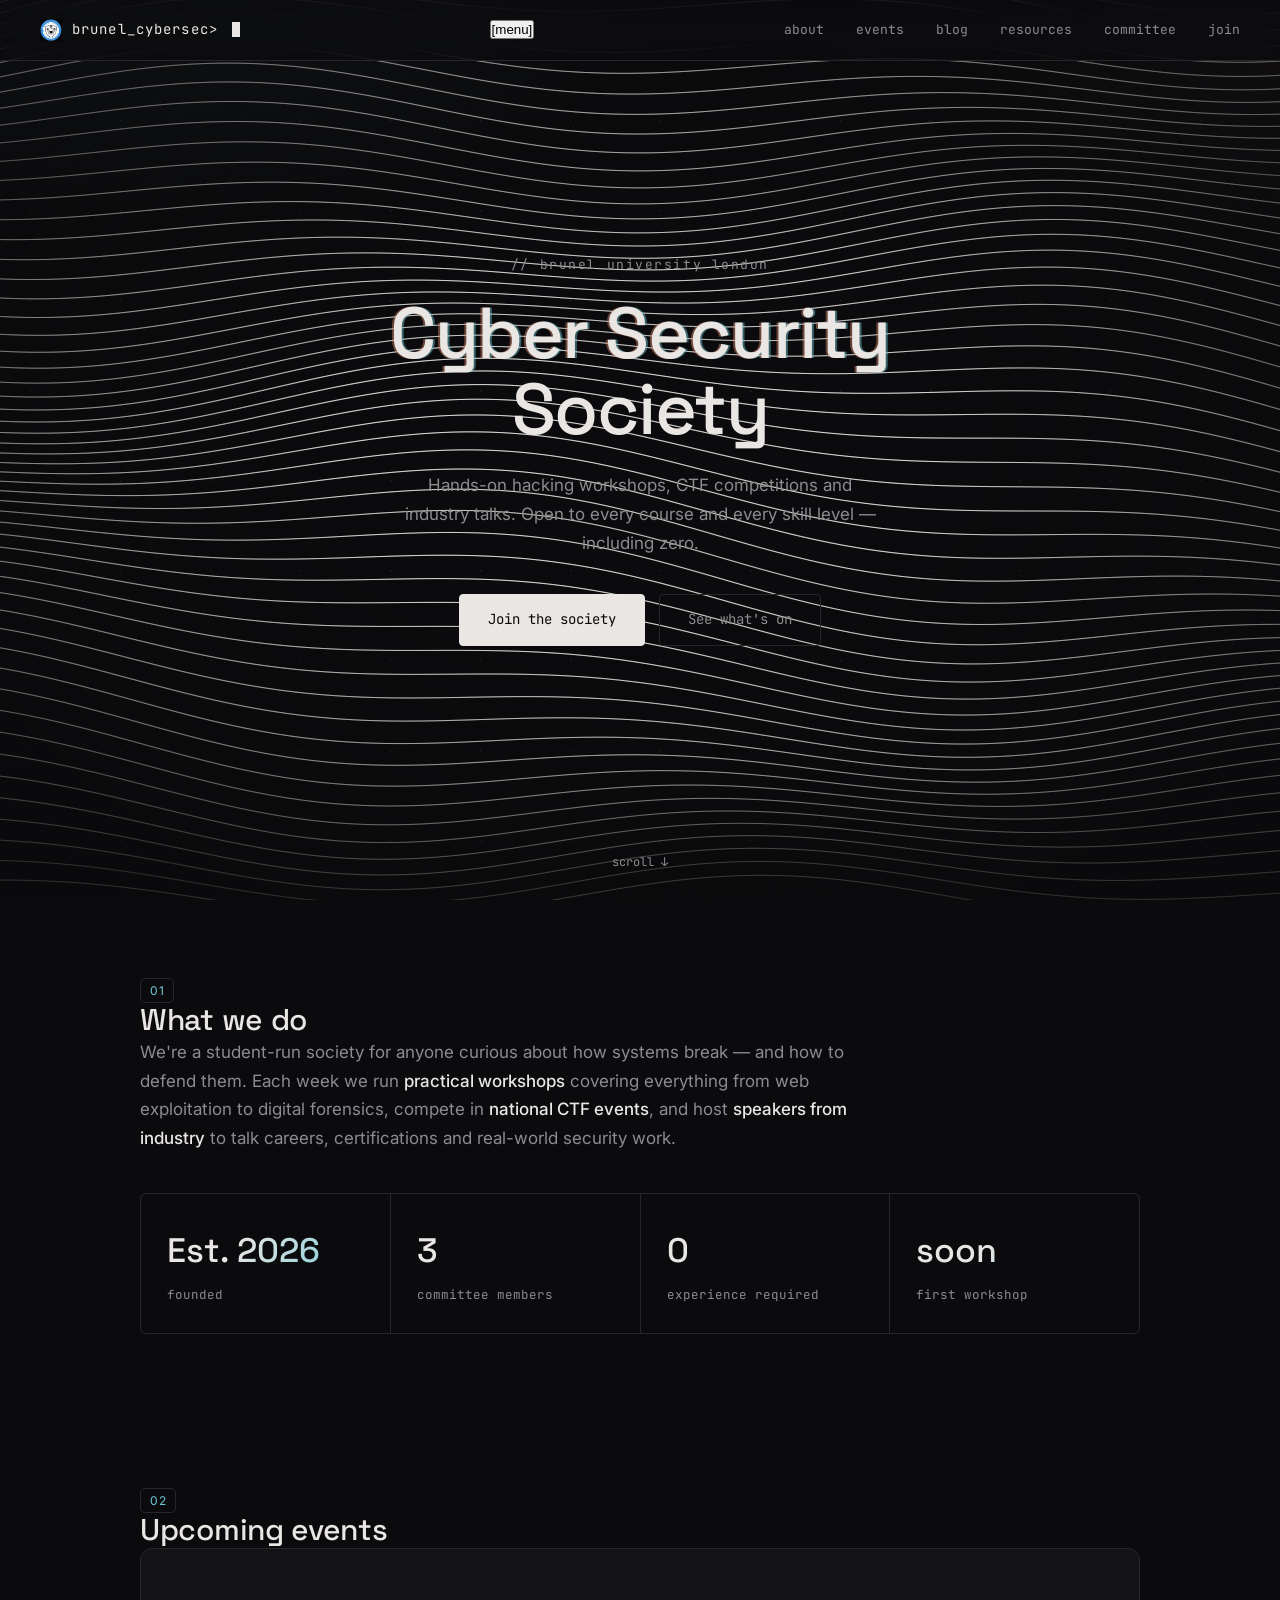
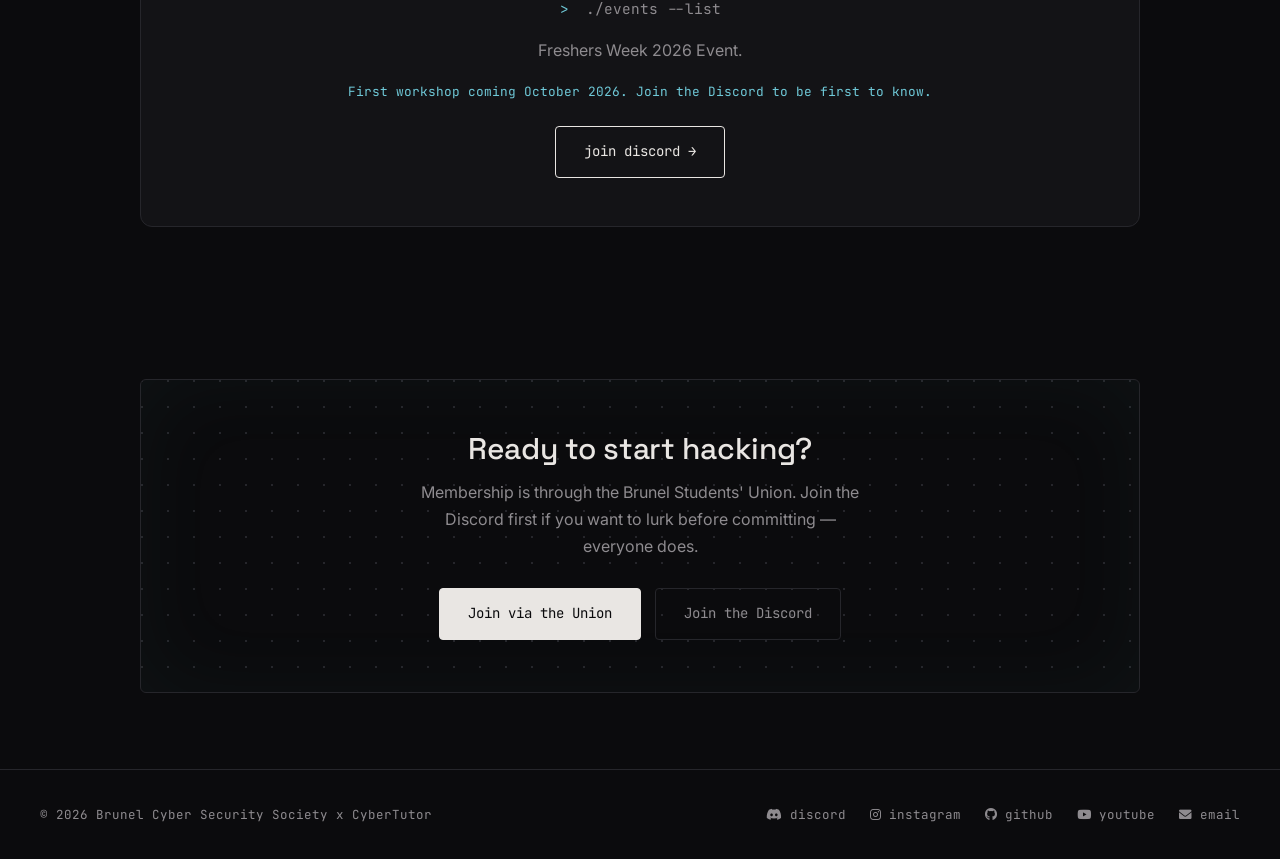
==== commit 2cfc27b5: "link (resources and blog) to cybertutor I have link the resources and the blog page with cybertutor " ====
--- a/index.html
+++ b/index.html
@@ -33,8 +33,8 @@
   <div class="nav-links">
     <a href="index.html#about">about</a>
     <a href="events.html">events</a>
-    <a href="blog.html">blog</a>
-    <a href="resources.html">resources</a>
+    <a href="https://mohammedzuoriki.substack.com/">blog</a>
+    <a href="https://code-tech77.github.io/Portfolio-/cyber.html">resources</a>
     <a href="committee.html">committee</a>
     <a href="index.html#join">join</a>
   </div>
@@ -80,7 +80,9 @@
         <span>./events --list</span>
       </div>
       <p style="text-align: center; color: #8E8B8F; margin-bottom: 1rem;">
-        No upcoming events scheduled — yet.
+      <a href="events.html" style="color: #8E8B8F; text-decoration: none;">
+              Freshers Week 2026 Event.
+      </a>
       </p>
       <p style="text-align: center; font-family: 'JetBrains Mono', monospace; font-size: 0.8rem; color: #6FC9D8;">
         First workshop coming October 2026. Join the Discord to be first to know.
--- a/css/core.css
+++ b/css/core.css
@@ -156,10 +156,20 @@
   font-family: 'JetBrains Mono', monospace;
   font-size: 12.5px;
   color: var(--muted);
+  position: relative;
 }
 footer a:hover { color: var(--text); }
 footer .links { display: flex; gap: 24px; }
 footer .links a { position: relative; transition: color 0.2s; }
+
+@media (min-width: 721px) {
+  footer .links {
+    position: absolute;
+    right: 40px;
+    bottom: 34px;
+  }
+}
+}
 
 /* ---- MOBILE MENU ---- */
 .menu-btn {
@@ -326,5 +336,5 @@
   section { padding: 56px 20px; }
   .page-head { padding: 120px 20px 24px; }
   footer { padding: 28px 20px; flex-direction: column; text-align: center; }
-  footer .links { justify-content: center; }
-}
+  footer .links { justify-content: center; position: static; }
+}
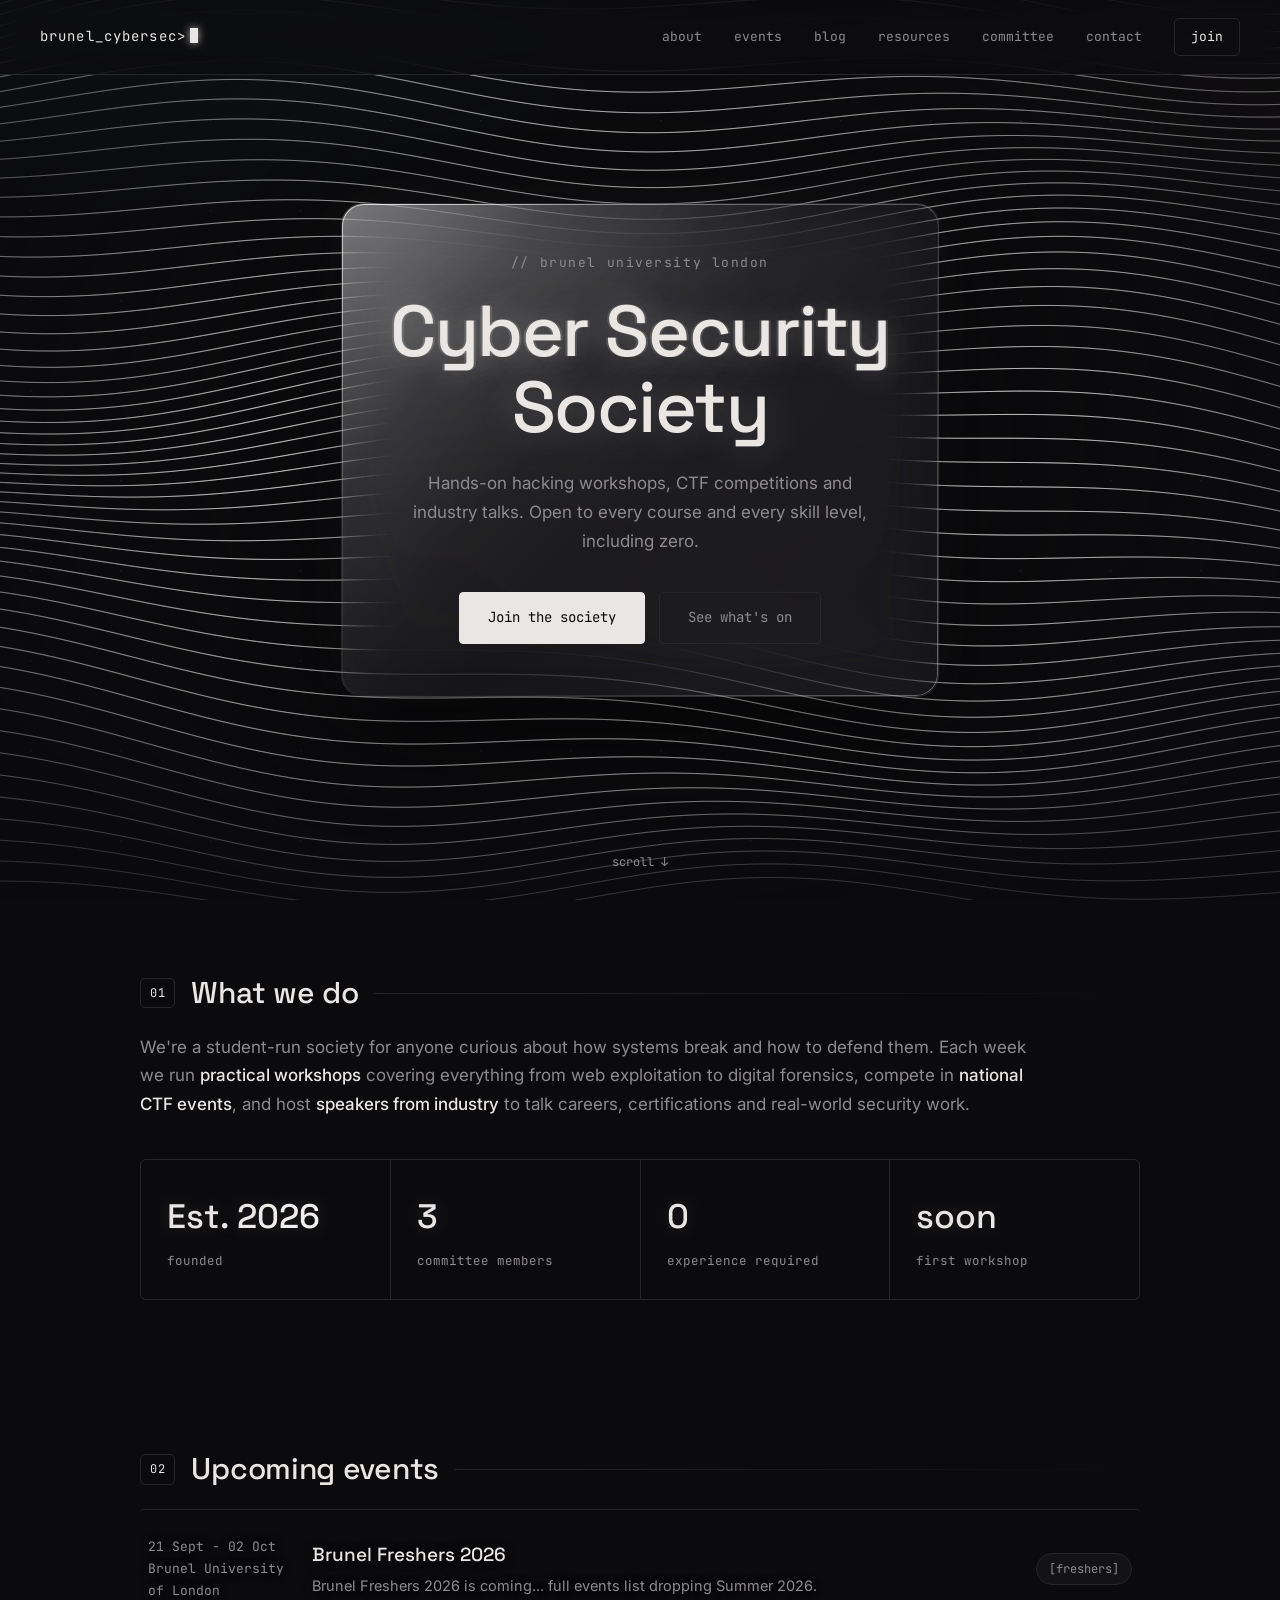
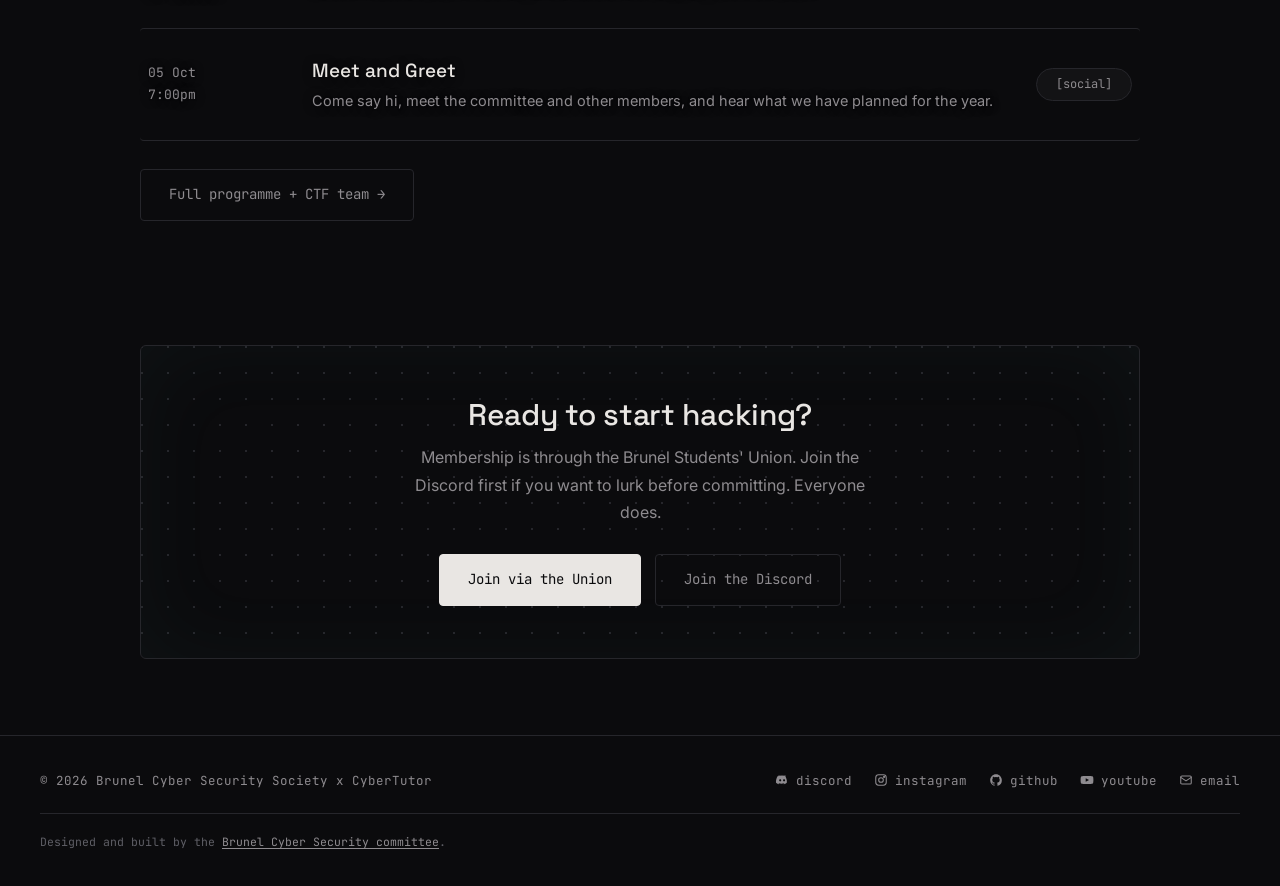
==== commit ce213663: "Add files via upload" ====
--- a/index.html
+++ b/index.html
@@ -5,7 +5,7 @@
 <meta name="viewport" content="width=device-width, initial-scale=1.0">
 <title>Brunel Cyber Security Society</title>
 <meta name="description" content="Hands-on hacking workshops, CTF competitions and industry talks at Brunel University London. No experience required.">
-<link rel="icon" type="image/svg+xml" href="Images/logo.png">
+<link rel="icon" type="image/svg+xml" href="favicon.svg">
 <meta property="og:title" content="Brunel Cyber Security Society">
 <meta property="og:description" content="Hands-on hacking workshops, CTF competitions and industry talks at Brunel University London. No experience required.">
 <meta property="og:type" content="website">
@@ -16,27 +16,32 @@
 <link rel="preconnect" href="https://fonts.googleapis.com">
 <link rel="preconnect" href="https://fonts.gstatic.com" crossorigin>
 <link href="https://fonts.googleapis.com/css2?family=Space+Grotesk:wght@400;500;600&family=Inter:wght@400;500&family=JetBrains+Mono:wght@400;500&display=swap" rel="stylesheet">
-<link rel="stylesheet" href="https://cdnjs.cloudflare.com/ajax/libs/font-awesome/6.0.0-beta3/css/all.min.css">
-<link rel="stylesheet" href="css/core.css">
-<link rel="stylesheet" href="css/layout.css">
-<link rel="stylesheet" href="css/components.css">
+<link rel="stylesheet" href="css/styles.css">
+<script>try{if(sessionStorage.getItem("booted"))document.documentElement.classList.add("booted");}catch(e){}</script>
 </head>
-<body>
-<!-- Curious? Good. BRUNEL{v1ew_s0urce_h4cker} — bring this to a workshop. -->
+<body class="home">
+<!-- Curious? Good. BRUNEL{v1ew_s0urce_h4cker}. Bring this to a workshop. -->
+<div id="preloader" role="status" aria-label="Loading">
+  <div class="pl-inner">
+    <div class="pl-dots"><span></span><span></span><span></span></div>
+    <pre class="pl-log"></pre>
+    <div class="pl-bar"><span class="pl-fill"></span></div>
+    <div class="pl-meta"><span class="pl-status">booting</span><span class="pl-pct">0%</span></div>
+    <div class="pl-brand"><span class="pl-brand-text">brunel_cybersec</span><span class="pl-cursor">_</span></div>
+  </div>
+</div>
 
 <nav>
-  <a class="brand" href="index.html">
-    <img class="brand-logo" src="Images/logo.png" alt="Brunel Cyber Security Society logo">
-    <span class="brand-text">brunel_cybersec></span><span class="cursor"></span>
-  </a>
-  <button class="menu-btn" aria-expanded="false" aria-label="Open menu">[menu]</button>
+  <a class="brand" href="index.html">brunel_cybersec&gt;<span class="cursor"></span></a>
+  <button class="menu-btn" type="button" aria-expanded="false" aria-label="Open menu">[menu]</button>
   <div class="nav-links">
     <a href="index.html#about">about</a>
     <a href="events.html">events</a>
     <a href="https://mohammedzuoriki.substack.com/">blog</a>
-    <a href="https://code-tech77.github.io/Portfolio-/cyber.html">resources</a>
+    <a href="resources.html">resources</a>
     <a href="committee.html">committee</a>
-    <a href="index.html#join">join</a>
+    <a href="contact.html">contact</a>
+    <a class="nav-cta" href="index.html#join">join</a>
   </div>
 </nav>
 
@@ -45,7 +50,7 @@
   <div class="hero-inner">
     <p class="eyebrow">// brunel university london</p>
     <h1><span class="ghost" data-text="Cyber Security"><span>Cyber Security</span></span><br>Society</h1>
-    <p class="hero-sub">Hands-on hacking workshops, CTF competitions and industry talks. Open to every course and every skill level — including zero.</p>
+    <p class="hero-sub">Hands-on hacking workshops, CTF competitions and industry talks. Open to every course and every skill level, including zero.</p>
     <div class="cta-row">
       <a class="btn solid" href="#join">Join the society</a>
       <a class="btn ghost-btn" href="events.html">See what's on</a>
@@ -59,48 +64,31 @@
     <span class="tag">01</span>
     <h2>What we do</h2>
   </div>
-  <p class="about-copy">We're a student-run society for anyone curious about how systems break — and how to defend them. Each week we run <strong>practical workshops</strong> covering everything from web exploitation to digital forensics, compete in <strong>national CTF events</strong>, and host <strong>speakers from industry</strong> to talk careers, certifications and real-world security work.</p>
-<div class="stats">
+  <p class="about-copy">We're a student-run society for anyone curious about how systems break and how to defend them. Each week we run <strong>practical workshops</strong> covering everything from web exploitation to digital forensics, compete in <strong>national CTF events</strong>, and host <strong>speakers from industry</strong> to talk careers, certifications and real-world security work.</p>
+  <div class="stats">
     <div class="stat"><div class="num">Est. 2026</div><div class="label">founded</div></div>
     <div class="stat"><div class="num">3</div><div class="label">committee members</div></div>
     <div class="stat"><div class="num">0</div><div class="label">experience required</div></div>
     <div class="stat"><div class="num">soon</div><div class="label">first workshop</div></div>
-</div>
+  </div>
 </section>
 
 <section class="reveal" id="events">
-  <div class="container">
-    <div class="section-head">
-      <span class="tag">02</span>
-      <h2>Upcoming events</h2>
-    </div>
-    <div class="coming-soon-box">
-      <div class="terminal-line" style="text-align: center; margin-bottom: 1rem;">
-        <span class="terminal-prompt"></span>
-        <span>./events --list</span>
-      </div>
-      <p style="text-align: center; color: #8E8B8F; margin-bottom: 1rem;">
-      <a href="events.html" style="color: #8E8B8F; text-decoration: none;">
-              Freshers Week 2026 Event.
-      </a>
-      </p>
-      <p style="text-align: center; font-family: 'JetBrains Mono', monospace; font-size: 0.8rem; color: #6FC9D8;">
-        First workshop coming October 2026. Join the Discord to be first to know.
-      </p>
-      <div class="cta-row" style="margin-top: 1.5rem;">
-        <a href="https://discord.gg/3XpK4fjxDy" class="btn ghost">join discord →</a>
-      </div>
-    </div>
+  <div class="section-head">
+    <span class="tag">02</span>
+    <h2>Upcoming events</h2>
   </div>
+  <div id="home-events"></div>
+  <p style="margin-top: 28px;"><a class="btn ghost-btn" href="events.html">Full programme + CTF team →</a></p>
 </section>
 
 <section class="reveal" id="join">
   <div class="join-box">
     <h2>Ready to start hacking?</h2>
-    <p>Membership is through the Brunel Students' Union. Join the Discord first if you want to lurk before committing — everyone does.</p>
+    <p>Membership is through the Brunel Students' Union. Join the Discord first if you want to lurk before committing. Everyone does.</p>
     <div class="cta-row">
       <a class="btn solid" href="https://brunelstudents.com" target="_blank" rel="noopener">Join via the Union</a>
-      <a class="btn ghost-btn" href="https://discord.gg/3XpK4fjxDy" target="_blank" rel="noopener">Join the Discord</a>
+      <a class="btn ghost-btn" href="https://discord.com/invite/YUXxSN5k" target="_blank" rel="noopener">Join the Discord</a>
     </div>
   </div>
 </section>
@@ -108,28 +96,19 @@
 <footer>
   <span>© 2026 Brunel Cyber Security Society x CyberTutor</span>
   <div class="links">
-  <a href="https://discord.gg/3XpK4fjxDy" target="_blank" rel="noopener">
-    <i class="fab fa-discord"></i> discord
-  </a>
-  <a href="https://www.instagram.com/cybersoc.brunel/" target="_blank" rel="noopener">
-    <i class="fab fa-instagram"></i> instagram
-  </a>
-  <a href="https://github.com/Slayniaccc/brunel-cyber-society" target="_blank" rel="noopener">
-    <i class="fab fa-github"></i> github
-  </a>
-   <a href="https://www.youtube.com/channel/UCSh-pF9Qp3Pn0QbK0UDMLLw" target="_blank" rel="noopener">
-      <i class="fab fa-youtube"></i> youtube
-    </a>
-    <a href="mailto:cybersec@brunel.ac.uk">
-      <i class="fas fa-envelope"></i> email
- 
-</div>
+    <a href="https://discord.com/invite/YUXxSN5k" target="_blank" rel="noopener"><svg viewBox="0 0 24 24" fill="currentColor" aria-hidden="true"><path d="M19.27 5.33A16.8 16.8 0 0 0 15.1 4l-.2.42a15.6 15.6 0 0 1 3.7 1.2 15.9 15.9 0 0 0-13.2 0 15.6 15.6 0 0 1 3.7-1.2L8.9 4a16.8 16.8 0 0 0-4.17 1.33C2.1 9.24 1.38 13.05 1.74 16.8a16.9 16.9 0 0 0 5.1 2.58l.65-.9a10 10 0 0 1-1.7-.82l.42-.32a11.3 11.3 0 0 0 9.6 0l.42.32c-.54.32-1.1.6-1.7.82l.65.9a16.9 16.9 0 0 0 5.1-2.58c.42-4.35-.72-8.13-2.99-11.47zM8.9 14.66c-.99 0-1.8-.92-1.8-2.04s.79-2.04 1.8-2.04 1.82.93 1.8 2.04c0 1.12-.79 2.04-1.8 2.04zm6.65 0c-.99 0-1.8-.92-1.8-2.04s.79-2.04 1.8-2.04 1.82.93 1.8 2.04c0 1.12-.79 2.04-1.8 2.04z"/></svg>discord</a>
+    <a href="https://www.instagram.com/cybersoc.brunel/" target="_blank" rel="noopener"><svg viewBox="0 0 24 24" fill="none" stroke="currentColor" stroke-width="1.8" stroke-linecap="round" stroke-linejoin="round" aria-hidden="true"><rect x="3" y="3" width="18" height="18" rx="5"/><circle cx="12" cy="12" r="4"/><circle cx="17.3" cy="6.7" r="1"/></svg>instagram</a>
+    <a href="https://github.com/brunel-cybersec" target="_blank" rel="noopener"><svg viewBox="0 0 24 24" fill="currentColor" aria-hidden="true"><path d="M12 2C6.48 2 2 6.58 2 12.25c0 4.53 2.87 8.37 6.84 9.73.5.09.68-.22.68-.49 0-.24-.01-.88-.01-1.73-2.78.62-3.37-1.37-3.37-1.37-.45-1.18-1.11-1.49-1.11-1.49-.91-.64.07-.62.07-.62 1 .07 1.53 1.06 1.53 1.06.89 1.56 2.34 1.11 2.91.85.09-.66.35-1.11.63-1.37-2.22-.26-4.56-1.14-4.56-5.07 0-1.12.39-2.03 1.03-2.75-.1-.26-.45-1.3.1-2.71 0 0 .84-.27 2.75 1.05a9.4 9.4 0 0 1 5 0c1.91-1.32 2.75-1.05 2.75-1.05.55 1.41.2 2.45.1 2.71.64.72 1.03 1.63 1.03 2.75 0 3.94-2.34 4.81-4.57 5.06.36.32.68.94.68 1.9 0 1.37-.01 2.47-.01 2.81 0 .27.18.59.69.49A10.02 10.02 0 0 0 22 12.25C22 6.58 17.52 2 12 2z"/></svg>github</a>
+    <a href="https://www.youtube.com/@CyberTutor24"><svg viewBox="0 0 24 24" fill="currentColor" aria-hidden="true"><path d="M23 12s0-3.2-.4-4.7a2.5 2.5 0 0 0-1.76-1.77C19.26 5.13 12 5.13 12 5.13s-7.26 0-8.84.4A2.5 2.5 0 0 0 1.4 7.3 26 26 0 0 0 1 12a26 26 0 0 0 .4 4.7 2.5 2.5 0 0 0 1.76 1.77c1.58.4 8.84.4 8.84.4s7.26 0 8.84-.4a2.5 2.5 0 0 0 1.76-1.77A26 26 0 0 0 23 12zM9.75 15.02V8.98L15.5 12z"/></svg>youtube</a>
+    <a href="mailto:cybersec@brunel.ac.uk"><svg viewBox="0 0 24 24" fill="none" stroke="currentColor" stroke-width="1.8" stroke-linecap="round" stroke-linejoin="round" aria-hidden="true"><rect x="3" y="5" width="18" height="14" rx="2"/><path d="M3 7.5l9 6 9-6"/></svg>email</a>
+  </div>
+  <p class="footer-credit">Designed and built by the <a href="credits.html">Brunel Cyber Security committee</a>.</p>
 </footer>
 
 <script src="js/waves.js"></script>
 <script src="js/data.js"></script>
 <script src="js/render.js"></script>
+<script src="js/preloader.js"></script>
 <script src="js/site.js"></script>
 </body>
 </html>
-
--- a/css/styles.css
+++ b/css/styles.css
@@ -0,0 +1,1620 @@
+/* ============================================================
+   Brunel Cyber Security Society — shared styles
+   Palette and type per the style guide in Figma
+   ============================================================ */
+
+:root {
+  --bg: #0B0B0D;
+  --surface: #131316;
+  --line: #26262B;
+  --text: #E9E6E3;
+  --muted: #8E8B8F;
+  --warm: #E08A6D;
+  --cool: #6FC9D8;
+}
+
+* { margin: 0; padding: 0; box-sizing: border-box; }
+html { scroll-behavior: smooth; }
+body {
+  background: var(--bg);
+  color: var(--text);
+  font-family: 'Inter', sans-serif;
+  font-size: 16px;
+  line-height: 1.7;
+  -webkit-font-smoothing: antialiased;
+}
+::selection { background: var(--text); color: var(--bg); }
+
+.mono { font-family: 'JetBrains Mono', monospace; }
+a { color: inherit; text-decoration: none; }
+a:focus-visible, button:focus-visible {
+  outline: 1.5px solid var(--cool);
+  outline-offset: 3px;
+  border-radius: 2px;
+}
+
+/* ---------- nav ---------- */
+nav {
+  position: fixed;
+  top: 0; left: 0; right: 0;
+  z-index: 50;
+  display: flex;
+  align-items: center;
+  justify-content: space-between;
+  padding: 18px 40px;
+  background: rgba(11, 11, 13, 0.95);
+  border-bottom: 1px solid var(--line);
+  transition: padding 0.25s ease, background 0.25s ease, box-shadow 0.25s ease, border-color 0.25s ease;
+}
+/* compact + elevated once the page is scrolled (class toggled in site.js) */
+nav.scrolled {
+  padding-top: 12px;
+  padding-bottom: 12px;
+  box-shadow: 0 10px 30px rgba(0, 0, 0, 0.4);
+  border-bottom-color: transparent;
+}
+@media (min-width: 721px) {
+  nav {
+    background: rgba(11, 11, 13, 0.7);
+    -webkit-backdrop-filter: blur(12px);
+    backdrop-filter: blur(12px);
+  }
+}
+.brand {
+  font-family: 'JetBrains Mono', monospace;
+  font-size: 14px;
+  letter-spacing: 0.08em;
+  color: var(--text);
+}
+.brand .cursor {
+  display: inline-block;
+  width: 8px; height: 15px;
+  background: var(--text);
+  vertical-align: -2px;
+  margin-left: 4px;
+  animation: blink 1.1s steps(1) infinite;
+}
+@keyframes blink { 50% { opacity: 0; } }
+.nav-links { display: flex; align-items: center; gap: 32px; }
+.nav-links a {
+  font-family: 'JetBrains Mono', monospace;
+  font-size: 13px;
+  color: var(--muted);
+  transition: color 0.2s;
+}
+.nav-links a:hover,
+.nav-links a:focus-visible,
+.nav-links a[aria-current="page"] { color: var(--text); }
+
+/* the 'join' link is the primary action: render it as an outlined pill */
+.nav-links a.nav-cta {
+  color: var(--text);
+  border: 1px solid var(--line);
+  border-radius: 5px;
+  padding: 7px 16px;
+  transition: background 0.22s ease, color 0.22s ease, border-color 0.22s ease;
+}
+.nav-links a.nav-cta:hover,
+.nav-links a.nav-cta:focus-visible {
+  background: var(--text);
+  color: var(--bg);
+  border-color: var(--text);
+}
+.nav-links a.nav-cta::after { display: none; }   /* no underline sweep on the pill */
+
+/* brand: intensify the cursor halo on hover */
+.brand { transition: color 0.2s; }
+.brand:hover .cursor { box-shadow: 0 0 14px rgba(233, 230, 227, 0.95); }
+
+/* ---------- hero (homepage) ---------- */
+header.hero {
+  position: relative;
+  min-height: 100vh;
+  display: flex;
+  align-items: center;
+  justify-content: center;
+  overflow: hidden;
+}
+#waves { position: absolute; inset: 0; width: 100%; height: 100%; }
+.hero-inner {
+  position: relative;
+  z-index: 2;
+  text-align: center;
+  max-width: 720px;
+  margin: 0 24px;
+  padding: 48px 48px 52px;
+  border-radius: 22px;
+  border: 1px solid rgba(255, 255, 255, 0.08);
+  background: linear-gradient(135deg, rgba(255, 255, 255, 0.13), rgba(255, 255, 255, 0.02) 55%);
+  -webkit-backdrop-filter: blur(26px) saturate(180%) brightness(1.08);
+  backdrop-filter: blur(26px) saturate(180%) brightness(1.08);
+  box-shadow:
+    0 36px 90px rgba(0, 0, 0, 0.6),
+    0 0 40px rgba(255, 255, 255, 0.035),
+    inset 0 1px 0 rgba(255, 255, 255, 0.35),
+    inset 0 -10px 30px rgba(255, 255, 255, 0.03);
+}
+/* diagonal specular sheen across the glass surface */
+.hero-inner::before {
+  content: '';
+  position: absolute;
+  inset: 0;
+  z-index: -1;
+  border-radius: inherit;
+  pointer-events: none;
+  background:
+    linear-gradient(125deg, rgba(255, 255, 255, 0.28) 0%, rgba(255, 255, 255, 0.05) 22%, rgba(255, 255, 255, 0) 40%),
+    radial-gradient(140% 100% at 15% -15%, rgba(255, 255, 255, 0.16), transparent 50%);
+}
+/* gradient bevel edge — the rim catches light unevenly, like real glass */
+.hero-inner::after {
+  content: '';
+  position: absolute;
+  inset: 0;
+  z-index: 1;
+  border-radius: inherit;
+  padding: 1px;
+  pointer-events: none;
+  background: linear-gradient(135deg,
+    rgba(255, 255, 255, 0.7) 0%,
+    rgba(255, 255, 255, 0.1) 30%,
+    rgba(255, 255, 255, 0) 55%,
+    rgba(255, 255, 255, 0.35) 100%);
+  -webkit-mask: linear-gradient(#000 0 0) content-box, linear-gradient(#000 0 0);
+  -webkit-mask-composite: xor;
+  mask: linear-gradient(#000 0 0) content-box, linear-gradient(#000 0 0);
+  mask-composite: exclude;
+}
+@media (max-width: 720px) {
+  .hero-inner {
+    padding: 36px 24px 40px;
+    border-radius: 16px;
+    -webkit-backdrop-filter: blur(12px) saturate(120%);
+    backdrop-filter: blur(12px) saturate(120%);
+  }
+}
+.eyebrow {
+  font-family: 'JetBrains Mono', monospace;
+  font-size: 13px;
+  color: var(--muted);
+  letter-spacing: 0.12em;
+  margin-bottom: 20px;
+}
+h1 {
+  font-family: 'Space Grotesk', sans-serif;
+  font-weight: 500;
+  font-size: clamp(40px, 7vw, 72px);
+  line-height: 1.05;
+  letter-spacing: -0.02em;
+}
+h1 .ghost { position: relative; display: inline-block; }
+h1 .ghost::before, h1 .ghost::after {
+  content: attr(data-text);
+  position: absolute;
+  top: 0; left: 0;
+  opacity: 0.45;
+  pointer-events: none;
+}
+h1 .ghost::before { color: rgba(233, 230, 227, 0.35); transform: translateX(-2px); }
+h1 .ghost::after  { color: rgba(233, 230, 227, 0.35); transform: translateX(2px); }
+h1 .ghost span { position: relative; z-index: 1; }
+.hero-sub {
+  color: var(--muted);
+  max-width: 480px;
+  margin: 24px auto 36px;
+  font-size: 17px;
+}
+.scroll-hint {
+  position: absolute;
+  bottom: 28px; left: 50%;
+  transform: translateX(-50%);
+  font-family: 'JetBrains Mono', monospace;
+  font-size: 12px;
+  color: var(--muted);
+  z-index: 2;
+}
+
+/* ---------- page header (inner pages) ---------- */
+.page-head {
+  max-width: 1080px;
+  margin: 0 auto;
+  padding: 150px 40px 32px;
+}
+.page-head h1 { font-size: clamp(34px, 5vw, 44px); }
+.page-head .lede {
+  color: var(--muted);
+  max-width: 900px;
+  margin-top: 18px;
+  font-size: 17px;
+}
+.page-head .crumbs {
+  font-family: 'JetBrains Mono', monospace;
+  font-size: 13px;
+  color: var(--muted);
+  margin-bottom: 14px;
+}
+
+/* ---------- buttons & pills ---------- */
+.cta-row { display: flex; gap: 14px; justify-content: center; flex-wrap: wrap; }
+.cta-row.left { justify-content: flex-start; }
+.btn {
+  font-family: 'JetBrains Mono', monospace;
+  font-size: 14px;
+  padding: 13px 28px;
+  border-radius: 4px;
+  border: 1px solid var(--text);
+  transition: background 0.2s, color 0.2s, border-color 0.2s;
+  cursor: pointer;
+  display: inline-block;
+}
+.btn.solid { background: var(--text); color: var(--bg); }
+.btn.solid:hover { background: transparent; color: var(--text); }
+.btn.ghost-btn { border-color: var(--line); color: var(--muted); }
+.btn.ghost-btn:hover { border-color: var(--text); color: var(--text); }
+.btn.disabled { opacity: 0.45; cursor: default; pointer-events: none; }
+
+.pill {
+  font-family: 'JetBrains Mono', monospace;
+  font-size: 12px;
+  padding: 5px 12px;
+  min-width: 96px;
+  text-align: center;
+  border: 1px solid var(--line);
+  border-radius: 100px;
+  color: var(--muted);
+  white-space: nowrap;
+}
+.pill.warm,
+.pill.cool { color: var(--text); border-color: rgba(255, 255, 255, 0.22); }
+
+/* ---------- sections ---------- */
+section {
+  max-width: 1080px;
+  margin: 0 auto;
+  padding: 76px 40px;
+}
+section.tight { padding-top: 36px; }
+.section-head {
+  display: flex;
+  align-items: baseline;
+  gap: 16px;
+  margin-bottom: 22px;
+}
+.section-head .tag {
+  font-family: 'JetBrains Mono', monospace;
+  font-size: 13px;
+  color: var(--muted);
+}
+h2 {
+  font-family: 'Space Grotesk', sans-serif;
+  font-weight: 500;
+  font-size: 30px;
+  line-height: 1.15;
+  letter-spacing: -0.01em;
+}
+
+/* ---------- stats ---------- */
+.stats {
+  display: grid;
+  grid-template-columns: repeat(auto-fit, minmax(200px, 1fr));
+  gap: 1px;
+  background: var(--line);
+  border: 1px solid var(--line);
+  border-radius: 6px;
+  overflow: hidden;
+}
+/* home has exactly 4 stats: keep them 4-across, then a clean 2x2 — never a stray gap */
+.home .stats { grid-template-columns: repeat(4, 1fr); }
+@media (max-width: 760px) {
+  .home .stats { grid-template-columns: repeat(2, 1fr); }
+}
+.stat { background: var(--bg); padding: 28px 26px; }
+.stat .num {
+  font-family: 'Space Grotesk', sans-serif;
+  font-size: 34px;
+  font-weight: 500;
+}
+.stat .label {
+  font-family: 'JetBrains Mono', monospace;
+  font-size: 12.5px;
+  color: var(--muted);
+  margin-top: 4px;
+}
+.stat .sub {
+  font-family: 'JetBrains Mono', monospace;
+  font-size: 11.5px;
+  color: var(--text);
+  margin-top: 2px;
+}
+.about-copy {
+  max-width: 900px;
+  color: var(--muted);
+  margin-bottom: 40px;
+  font-size: 17px;
+  line-height: 1.7;
+}
+.about-copy strong { color: var(--text); font-weight: 500; }
+
+/* ---------- events list ---------- */
+.event {
+  display: grid;
+  grid-template-columns: 140px 1fr auto;
+  gap: 24px;
+  align-items: center;
+  padding: 26px 8px;
+  border-top: 1px solid var(--line);
+  transition: background 0.2s;
+}
+.event:last-of-type { border-bottom: 1px solid var(--line); }
+.event:hover { background: var(--surface); }
+.event .date {
+  font-family: 'JetBrains Mono', monospace;
+  font-size: 13px;
+  color: var(--muted);
+}
+.event h3 {
+  font-family: 'Space Grotesk', sans-serif;
+  font-weight: 500;
+  font-size: 19px;
+  margin-bottom: 2px;
+}
+.event p { color: var(--muted); font-size: 14.5px; }
+
+/* ---------- event hover preview card ---------- */
+.event-main { position: relative; }
+.event.has-preview h3 { cursor: pointer; }
+.preview {
+  position: absolute;
+  top: 100%; left: 0;
+  padding-top: 12px;            /* invisible bridge so the card stays open as you move into it */
+  width: min(600px, calc(100vw - 48px));
+  z-index: 40;
+  opacity: 0;
+  visibility: hidden;
+  transform: translateY(8px);
+  transition: opacity 0.22s ease, transform 0.22s ease;
+  pointer-events: none;
+}
+.event.has-preview:hover .preview {
+  opacity: 1;
+  visibility: visible;
+  transform: translateY(0);
+  pointer-events: auto;
+}
+.ev-card {
+  display: grid;
+  grid-template-columns: 44% 56%;
+  min-height: 270px;
+  background: var(--surface);
+  border: 1px solid var(--line);
+  border-radius: 16px;
+  overflow: hidden;
+  box-shadow: 0 30px 70px rgba(0, 0, 0, 0.6), 0 0 32px rgba(233, 230, 227, 0.05);
+}
+.ev-media {
+  position: relative;
+  background:
+    radial-gradient(120% 120% at 0% 0%, rgba(255, 255, 255, 0.12), transparent 55%),
+    linear-gradient(135deg, #17171b, #0e0e11);
+}
+.ev-img { position: absolute; inset: 0; width: 100%; height: 100%; object-fit: cover; }
+.ev-media::after {
+  content: '';
+  position: absolute; inset: 0;
+  background: linear-gradient(to top, rgba(0, 0, 0, 0.72), transparent 55%);
+}
+.ev-overlay {
+  position: absolute;
+  left: 16px; bottom: 14px;
+  z-index: 1;
+  display: flex;
+  flex-direction: column;
+  gap: 8px;
+  align-items: flex-start;
+}
+.ev-pill {
+  border: 1px solid rgba(255, 255, 255, 0.35);
+  background: rgba(0, 0, 0, 0.4);
+  border-radius: 999px;
+  padding: 4px 11px;
+  font-size: 11.5px;
+  color: #fff;
+}
+.ev-cap { font-size: 11px; letter-spacing: 0.08em; color: #fff; }
+.ev-body {
+  padding: 26px 28px;
+  display: flex;
+  flex-direction: column;
+  justify-content: center;
+  align-items: flex-start;
+  gap: 13px;
+}
+.ev-title { font-family: 'Space Grotesk', sans-serif; font-weight: 500; font-size: 22px; margin: 0; }
+.ev-desc { color: var(--muted); font-size: 14px; line-height: 1.6; margin: 0; }
+.ev-more {
+  border: 1px solid var(--line);
+  border-radius: 8px;
+  padding: 10px 16px;
+  font-size: 13px;
+  color: var(--text);
+  transition: background 0.15s, border-color 0.15s;
+}
+.ev-more:hover { background: rgba(255, 255, 255, 0.06); border-color: var(--text); }
+@media (prefers-reduced-motion: reduce) {
+  .preview, .event.has-preview:hover .preview { transform: none; }
+}
+@media (max-width: 680px) {
+  .ev-card { grid-template-columns: 1fr; }
+  .ev-media { min-height: 150px; }
+}
+
+/* ---------- CTF band (events page) ---------- */
+.ctf-band { background: var(--surface); }
+.ctf-band-inner {
+  max-width: 1080px;
+  margin: 0 auto;
+  padding: 70px 40px 80px;
+}
+.ctf-band-inner .section-head .tag { color: var(--text); }
+.ctf-band-inner .lede {
+  color: var(--muted);
+  max-width: 640px;
+  margin-bottom: 40px;
+}
+.ctf-band-inner .stats { margin-bottom: 40px; }
+.ctf-band-inner .stat { background: var(--bg); }
+
+/* ---------- committee grid ---------- */
+.member-grid {
+  display: grid;
+  grid-template-columns: repeat(auto-fill, minmax(280px, 1fr));
+  gap: 20px;
+}
+.member {
+  background: var(--surface);
+  border: 1px solid var(--line);
+  border-radius: 12px;
+  padding: 30px 26px;
+}
+.member .avatar {
+  position: relative;
+  overflow: hidden;
+  width: 56px; height: 56px;
+  border-radius: 50%;
+  background: radial-gradient(circle at 50% 32%, rgba(255, 255, 255, 0.07), var(--bg) 70%);
+  border: 1px solid rgba(255, 255, 255, 0.18);
+  box-shadow: inset 0 1px 0 rgba(255, 255, 255, 0.08);
+  display: flex;
+  align-items: center;
+  justify-content: center;
+  font-family: 'JetBrains Mono', monospace;
+  font-size: 16px;
+  color: var(--text);
+  margin-bottom: 18px;
+  transition: border-color 0.3s, box-shadow 0.3s, transform 0.3s cubic-bezier(0.22, 1, 0.36, 1);
+}
+.member:hover .avatar {
+  border-color: rgba(255, 255, 255, 0.4);
+  box-shadow: inset 0 1px 0 rgba(255, 255, 255, 0.12), 0 0 18px rgba(233, 230, 227, 0.14);
+  transform: translateY(-2px);
+}
+.member .avatar img {
+  position: absolute;
+  inset: 0;
+  width: 100%;
+  height: 100%;
+  object-fit: cover;
+  border-radius: 50%;
+}
+.member h3 {
+  font-family: 'Space Grotesk', sans-serif;
+  font-weight: 500;
+  font-size: 19px;
+}
+.member h3.placeholder { color: #66636a; font-weight: 400; }
+.member .role {
+  font-family: 'JetBrains Mono', monospace;
+  font-size: 11.5px;
+  text-transform: uppercase;
+  letter-spacing: 0.1em;
+  color: var(--muted);
+  margin: 5px 0 16px;
+}
+.member p { color: var(--muted); font-size: 14px; line-height: 1.6; }
+.member .bio {
+  color: #c8c5c2;
+  margin: 0;
+}
+/* divider only when duties follow the bio */
+.member .bio:not(:last-child) {
+  margin-bottom: 16px;
+  padding-bottom: 16px;
+  border-bottom: 1px solid var(--line);
+}
+.member .duties {
+  list-style: none;
+  margin: 2px 0 0;
+  padding: 0;
+}
+.member .duties li {
+  position: relative;
+  padding-left: 18px;
+  margin-bottom: 8px;
+  color: var(--muted);
+  font-size: 13.5px;
+  line-height: 1.5;
+}
+.member .duties li:last-child { margin-bottom: 0; }
+.member .duties li::before {
+  content: '▸';
+  position: absolute;
+  left: 0;
+  color: var(--muted);
+}
+.member.warm .duties li::before { color: var(--text); }
+.member.cool .duties li::before { color: var(--text); }
+
+/* ---------- join ---------- */
+#join, .join-section { padding-top: 40px; }
+.join-box {
+  border: 1px solid var(--line);
+  border-radius: 6px;
+  padding: 52px 40px;
+  text-align: center;
+  background: radial-gradient(circle at 1px 1px, var(--line) 1px, transparent 1px);
+  background-size: 26px 26px;
+}
+.join-box h2 { margin-bottom: 12px; }
+.join-box p { color: var(--muted); max-width: 460px; margin: 0 auto 28px; }
+
+/* ---------- footer ---------- */
+footer {
+  border-top: 1px solid var(--line);
+  padding: 34px 40px;
+  display: flex;
+  justify-content: space-between;
+  flex-wrap: wrap;
+  gap: 16px;
+  font-family: 'JetBrains Mono', monospace;
+  font-size: 12.5px;
+  color: var(--muted);
+}
+footer a:hover { color: var(--text); }
+footer .links { display: flex; gap: 22px; flex-wrap: wrap; }
+footer .links a { display: inline-flex; align-items: center; gap: 7px; }
+footer .links a svg { width: 14px; height: 14px; flex: none; }
+.footer-credit {
+  flex-basis: 100%;
+  margin: 6px 0 0;
+  padding-top: 18px;
+  border-top: 1px solid var(--line);
+  color: #5f5f66;
+  font-size: 11.5px;
+}
+.footer-credit a {
+  color: var(--muted);
+  text-decoration: underline;
+  text-underline-offset: 2px;
+  transition: color 0.2s;
+}
+.footer-credit a:hover { color: var(--text); }
+
+/* ---------- mobile menu ---------- */
+.menu-btn {
+  display: none;
+  font-family: 'JetBrains Mono', monospace;
+  font-size: 13px;
+  color: var(--muted);
+  background: none;
+  border: none;
+  cursor: pointer;
+  padding: 4px 2px;
+}
+.menu-btn:hover { color: var(--text); }
+
+/* ---------- scroll reveals ---------- */
+.reveal {
+  opacity: 0;
+  transform: translateY(16px);
+  transition: opacity 0.7s cubic-bezier(0.22, 1, 0.36, 1),
+              transform 0.7s cubic-bezier(0.22, 1, 0.36, 1);
+}
+.reveal.visible { opacity: 1; transform: none; }
+
+/* staggered children: cascade in once their section reveals */
+.stagger {
+  opacity: 0;
+  transform: translateY(12px);
+  transition: opacity 0.55s cubic-bezier(0.22, 1, 0.36, 1),
+              transform 0.55s cubic-bezier(0.22, 1, 0.36, 1);
+}
+.reveal.visible .stagger { opacity: 1; transform: none; }
+
+/* ---------- 404 ---------- */
+.error-page {
+  min-height: 100vh;
+  display: flex;
+  flex-direction: column;
+  align-items: center;
+  justify-content: center;
+  text-align: center;
+  padding: 24px;
+  position: relative;
+  overflow: hidden;
+}
+.error-page .code {
+  font-family: 'Space Grotesk', sans-serif;
+  font-weight: 500;
+  font-size: clamp(80px, 18vw, 160px);
+  line-height: 1;
+  letter-spacing: -0.03em;
+  position: relative;
+  z-index: 2;
+}
+.error-page .msg {
+  font-family: 'JetBrains Mono', monospace;
+  color: var(--muted);
+  font-size: 15px;
+  margin: 18px 0 36px;
+  position: relative;
+  z-index: 2;
+}
+.error-page .btn { position: relative; z-index: 2; }
+
+/* ---------- hero / 404 entrance motion ---------- */
+@media (prefers-reduced-motion: no-preference) {
+  @keyframes rise {
+    from { opacity: 0; transform: translateY(18px); }
+    to   { opacity: 1; transform: none; }
+  }
+  @keyframes fade {
+    from { opacity: 0; }
+    to   { opacity: 1; }
+  }
+  .hero #waves, .error-page #waves { animation: fade 1.4s ease both; }
+  .hero-inner > *, .error-page .code, .error-page .msg, .error-page .btn {
+    animation: rise 0.9s cubic-bezier(0.22, 1, 0.36, 1) both;
+  }
+  .hero-inner > *:nth-child(1) { animation-delay: 0.15s; }
+  .hero-inner > *:nth-child(2) { animation-delay: 0.3s; }
+  .hero-inner > *:nth-child(3) { animation-delay: 0.45s; }
+  .hero-inner > *:nth-child(4) { animation-delay: 0.6s; }
+  .scroll-hint { animation: fade 1s ease 1.2s both; }
+  .error-page .msg { animation-delay: 0.2s; }
+  .error-page .btn { animation-delay: 0.35s; }
+}
+
+/* ---------- responsive ---------- */
+@media (max-width: 720px) {
+  nav {
+    padding: 14px 20px;
+    /* the nav blur traps fixed children, which broke the menu, so on
+       mobile we drop the blur for a solid background instead */
+    -webkit-backdrop-filter: none;
+    backdrop-filter: none;
+    background: rgba(11, 11, 13, 0.97);
+  }
+  section { padding: 56px 20px; }
+  .page-head { padding: 120px 20px 24px; }
+  .event { grid-template-columns: 1fr; gap: 8px; }
+  .ctf-band-inner { padding: 56px 20px 64px; }
+  footer { padding: 28px 20px; }
+
+  .menu-btn { display: block; }
+  .nav-links {
+    display: none;
+    position: fixed;
+    inset: 0;
+    top: 49px;
+    background: rgba(11, 11, 13, 0.97);
+    flex-direction: column;
+    align-items: center;
+    justify-content: center;
+    gap: 36px;
+    z-index: 49;
+  }
+  .nav-links.open { display: flex; animation: menu-in 0.25s ease both; }
+  @keyframes menu-in {
+    from { opacity: 0; transform: translateY(-8px); }
+    to   { opacity: 1; transform: none; }
+  }
+  .nav-links a { font-size: 17px; }
+  body.menu-open { overflow: hidden; }
+}
+
+/* ---------- reduced motion ---------- */
+@media (prefers-reduced-motion: reduce) {
+  .brand .cursor { animation: none; }
+  html { scroll-behavior: auto; }
+  .reveal, .stagger { opacity: 1; transform: none; transition: none; }
+  .nav-links.open { animation: none; }
+}
+
+/* gentle hover lift on cards */
+.member, .stat {
+  transition: transform 0.3s cubic-bezier(0.22, 1, 0.36, 1), border-color 0.3s;
+}
+.member:hover { transform: translateY(-3px); border-color: var(--muted); }
+
+/* ---------- blog ---------- */
+.featured {
+  border: 1px solid var(--line);
+  border-radius: 6px;
+  background: var(--surface);
+  padding: 40px;
+  margin-bottom: 56px;
+  display: block;
+  transition: border-color 0.3s, transform 0.3s cubic-bezier(0.22, 1, 0.36, 1);
+}
+.featured:hover { border-color: var(--muted); transform: translateY(-3px); }
+.featured .meta {
+  font-family: 'JetBrains Mono', monospace;
+  font-size: 12.5px;
+  color: var(--text);
+  margin-bottom: 14px;
+}
+.featured h3 {
+  font-family: 'Space Grotesk', sans-serif;
+  font-weight: 500;
+  font-size: 26px;
+  margin-bottom: 10px;
+}
+.featured p { color: var(--muted); max-width: 640px; font-size: 15.5px; }
+.featured .read {
+  font-family: 'JetBrains Mono', monospace;
+  font-size: 13px;
+  color: var(--text);
+  margin-top: 20px;
+  display: inline-block;
+}
+
+/* secondary posts: card grid below the featured post */
+.post-grid {
+  display: grid;
+  grid-template-columns: repeat(2, 1fr);
+  gap: 22px;
+}
+.post-card {
+  display: flex;
+  flex-direction: column;
+  border: 1px solid var(--line);
+  border-radius: 6px;
+  background: var(--surface);
+  padding: 28px;
+  transition: border-color 0.3s, transform 0.3s cubic-bezier(0.22, 1, 0.36, 1);
+}
+.post-card:hover { transform: translateY(-3px); }
+.post-card .meta {
+  font-family: 'JetBrains Mono', monospace;
+  font-size: 12px;
+  color: var(--text);
+  margin-bottom: 12px;
+}
+.post-card h3 {
+  font-family: 'Space Grotesk', sans-serif;
+  font-weight: 500;
+  font-size: 19px;
+  line-height: 1.3;
+  margin-bottom: 10px;
+}
+.post-card p {
+  color: var(--muted);
+  font-size: 14.5px;
+  line-height: 1.6;
+  flex: 1;            /* push the read-more link to the bottom of the card */
+}
+.post-card .read {
+  font-family: 'JetBrains Mono', monospace;
+  font-size: 12.5px;
+  color: var(--text);
+  margin-top: 18px;
+  align-self: flex-start;
+}
+@media (max-width: 720px) {
+  .post-grid { grid-template-columns: 1fr; }
+  .post-card { padding: 24px; }
+}
+
+/* ---- blog: 'want more' CTA + further-reading links ---- */
+.blog-more { margin-top: 8px; }
+.more-cta {
+  display: flex;
+  align-items: center;
+  justify-content: space-between;
+  gap: 28px;
+  flex-wrap: wrap;
+  border: 1px solid var(--line);
+  border-radius: 6px;
+  background: var(--surface);
+  padding: 30px 34px;
+}
+.more-cta-text h3 {
+  font-family: 'Space Grotesk', sans-serif;
+  font-weight: 500;
+  font-size: 21px;
+  margin-bottom: 8px;
+}
+.more-cta-text p { color: var(--muted); font-size: 14.5px; line-height: 1.6; max-width: 520px; }
+.more-cta .btn { flex-shrink: 0; }
+
+.reads-label {
+  font-family: 'JetBrains Mono', monospace;
+  font-size: 12px;
+  text-transform: uppercase;
+  letter-spacing: 0.12em;
+  color: var(--muted);
+  margin: 44px 0 16px;
+}
+.reads-grid {
+  display: grid;
+  grid-template-columns: repeat(2, 1fr);
+  gap: 14px;
+}
+.read-link {
+  display: flex;
+  flex-direction: column;
+  gap: 4px;
+  border: 1px solid var(--line);
+  border-radius: 6px;
+  padding: 16px 18px;
+  transition: border-color 0.25s, background 0.25s, transform 0.25s cubic-bezier(0.22, 1, 0.36, 1);
+}
+.read-link:hover {
+  border-color: rgba(111, 201, 216, 0.4);
+  background: var(--surface);
+  transform: translateX(4px);
+}
+.rl-name {
+  font-family: 'JetBrains Mono', monospace;
+  font-size: 14px;
+  color: var(--text);
+}
+.rl-note { color: var(--muted); font-size: 13px; }
+@media (max-width: 720px) {
+  .more-cta { padding: 24px; }
+  .reads-grid { grid-template-columns: 1fr; }
+}
+
+/* ---------- resources ---------- */
+.repo-grid {
+  display: grid;
+  grid-template-columns: repeat(auto-fill, minmax(300px, 1fr));
+  gap: 20px;
+}
+.repo {
+  background: var(--surface);
+  border: 1px solid var(--line);
+  border-radius: 6px;
+  padding: 26px 24px;
+  display: flex;
+  flex-direction: column;
+  transition: transform 0.3s cubic-bezier(0.22, 1, 0.36, 1), border-color 0.3s;
+}
+.repo:hover { transform: translateY(-3px); border-color: var(--muted); }
+.repo .name {
+  font-family: 'JetBrains Mono', monospace;
+  font-size: 15px;
+  color: var(--text);
+  margin-bottom: 10px;
+}
+.repo .name::before { content: '▸ '; color: var(--text); }
+.repo p { color: var(--muted); font-size: 14px; line-height: 1.6; flex: 1; }
+.repo .meta {
+  display: flex;
+  gap: 18px;
+  margin-top: 18px;
+  font-family: 'JetBrains Mono', monospace;
+  font-size: 12px;
+  color: var(--muted);
+}
+.repo .lang::before {
+  content: '';
+  display: inline-block;
+  width: 8px; height: 8px;
+  border-radius: 50%;
+  margin-right: 6px;
+  vertical-align: -0.5px;
+}
+.repo .lang.py::before { background: var(--cool); }
+.repo .lang.js::before { background: var(--warm); }
+.repo .lang.sh::before { background: var(--muted); }
+
+.resource-row {
+  display: grid;
+  grid-template-columns: 200px 1fr;
+  gap: 24px;
+  padding: 22px 8px;
+  border-top: 1px solid var(--line);
+  align-items: baseline;
+  transition: background 0.2s;
+}
+.resource-row:last-of-type { border-bottom: 1px solid var(--line); }
+.resource-row:hover { background: var(--surface); }
+.resource-row .name {
+  font-family: 'JetBrains Mono', monospace;
+  font-size: 14px;
+  color: var(--text);
+}
+.resource-row p { color: var(--muted); font-size: 14.5px; }
+@media (max-width: 720px) {
+  .featured { padding: 26px 20px; }
+  .resource-row { grid-template-columns: 1fr; gap: 4px; }
+}
+
+/* 'learn with' platforms: clickable card grid (data-driven) */
+.learn-grid {
+  display: grid;
+  grid-template-columns: repeat(2, 1fr);
+  gap: 16px;
+}
+.learn-card {
+  display: flex;
+  flex-direction: column;
+  gap: 9px;
+  border: 1px solid var(--line);
+  border-radius: 6px;
+  background: var(--surface);
+  padding: 22px 24px;
+  transition: transform 0.3s cubic-bezier(0.22, 1, 0.36, 1), border-color 0.3s;
+}
+.learn-card:hover { transform: translateY(-3px); }
+.lc-top {
+  display: flex;
+  align-items: center;
+  justify-content: space-between;
+  gap: 12px;
+}
+.lc-name {
+  font-family: 'JetBrains Mono', monospace;
+  font-size: 15px;
+  color: var(--text);
+}
+.lc-level {
+  flex-shrink: 0;
+  font-family: 'JetBrains Mono', monospace;
+  font-size: 10.5px;
+  text-transform: uppercase;
+  letter-spacing: 0.08em;
+  color: var(--muted);
+  border: 1px solid var(--line);
+  border-radius: 20px;
+  padding: 3px 10px;
+}
+.lc-note { color: var(--muted); font-size: 14px; line-height: 1.6; margin: 0; }
+@media (max-width: 720px) {
+  .learn-grid { grid-template-columns: 1fr; }
+}
+
+/* ---------- full-page wave background (contact) ---------- */
+html { background: var(--bg); }   /* dark base behind the fixed canvas */
+body.wave-bg { background: transparent; }
+.bg-waves {
+  position: fixed;
+  inset: 0;
+  width: 100%;
+  height: 100%;
+  z-index: -1;
+  pointer-events: none;
+}
+
+/* ---------- contact: bento grid ---------- */
+.bento {
+  display: grid;
+  grid-template-columns: repeat(4, 1fr);
+  grid-auto-rows: minmax(150px, auto);
+  gap: 14px;
+}
+.bento-cell {
+  --accent: var(--text);
+  --accent-soft: rgba(233, 230, 227, 0.06);
+  position: relative;
+  overflow: hidden;
+  display: flex;
+  flex-direction: column;
+  gap: 12px;
+  background: var(--surface);
+  border: 1px solid var(--line);
+  border-radius: 16px;
+  padding: 24px;
+  transition: transform 0.35s cubic-bezier(0.22, 1, 0.36, 1), border-color 0.35s, box-shadow 0.35s;
+}
+.bento-cell.cool { --accent: var(--text); --accent-soft: rgba(111, 201, 216, 0.09); }
+.bento-cell.warm { --accent: var(--text); --accent-soft: rgba(224, 138, 109, 0.09); }
+.bento-cell::after {
+  content: '';
+  position: absolute;
+  top: 0; left: 0; right: 0;
+  height: 2px;
+  background: var(--text);
+  transform: scaleX(0);
+  transform-origin: left;
+  transition: transform 0.4s cubic-bezier(0.22, 1, 0.36, 1);
+}
+a.bento-cell:hover {
+  transform: translateY(-4px);
+  border-color: var(--accent);
+  box-shadow: 0 22px 48px rgba(0, 0, 0, 0.42);
+}
+a.bento-cell:hover::after { transform: scaleX(1); }
+
+/* cell placement */
+.b-discord { grid-column: 1 / 3; grid-row: 1 / 3; }
+.b-union   { grid-column: 3 / 5; }
+.b-find    { grid-column: 1 / 3; }
+.b-hours   { grid-column: 3 / 5; }
+
+/* shared cell internals */
+.bc-icon {
+  flex: none;
+  width: 46px; height: 46px;
+  display: inline-flex;
+  align-items: center;
+  justify-content: center;
+  border: 1px solid var(--line);
+  border-radius: 12px;
+  color: var(--accent);
+  background: var(--accent-soft);
+  transition: border-color 0.3s;
+}
+a.bento-cell:hover .bc-icon { border-color: var(--accent); }
+.bc-icon svg { width: 22px; height: 22px; }
+.bc-logo {
+  flex: none;
+  width: 48px; height: 48px;
+  border-radius: 50%;
+  display: block;
+  box-shadow: 0 0 0 1px rgba(255, 255, 255, 0.08);
+}
+/* a wordmark logo: keep it square + fully visible, not circle-cropped */
+.bc-logo.wordmark {
+  border-radius: 10px;
+  object-fit: contain;
+  background: #0a0a0d;
+}
+.bento-cell h3 {
+  font-family: 'Space Grotesk', sans-serif;
+  font-weight: 500;
+  font-size: 18px;
+}
+.bento-cell p {
+  color: var(--muted);
+  font-size: 14px;
+  line-height: 1.6;
+  flex: 1;
+  text-wrap: pretty;
+}
+.bc-cta {
+  font-size: 12.5px;
+  color: var(--accent);
+  letter-spacing: 0.02em;
+  margin-top: auto;
+}
+
+/* big Discord cell */
+.b-discord { gap: 0; }
+.bc-head {
+  display: flex;
+  align-items: center;
+  justify-content: space-between;
+  margin-bottom: 26px;
+}
+.bc-tag {
+  display: inline-flex;
+  align-items: center;
+  gap: 8px;
+  font-size: 12.5px;
+  color: var(--text);
+  letter-spacing: 0.06em;
+}
+.b-discord .bc-body { flex: 1; }
+.b-discord h3 {
+  font-size: clamp(26px, 3.4vw, 34px);
+  line-height: 1.1;
+  margin-bottom: 14px;
+}
+.b-discord .bc-body p {
+  max-width: 420px;
+  font-size: 15px;
+  flex: none;
+}
+.b-discord .bc-cta { margin-top: 26px; font-size: 14px; }
+.bc-watermark {
+  position: absolute;
+  right: -22px; bottom: -28px;
+  width: 150px; height: 150px;
+  color: var(--text);
+  opacity: 0.06;
+  pointer-events: none;
+}
+.pulse {
+  width: 8px; height: 8px;
+  border-radius: 50%;
+  background: #28c840;
+  box-shadow: 0 0 0 0 rgba(40, 200, 64, 0.6);
+  animation: pulse 2s infinite;
+}
+@keyframes pulse {
+  0%   { box-shadow: 0 0 0 0 rgba(40, 200, 64, 0.5); }
+  70%  { box-shadow: 0 0 0 9px rgba(40, 200, 64, 0); }
+  100% { box-shadow: 0 0 0 0 rgba(40, 200, 64, 0); }
+}
+
+@media (max-width: 880px) {
+  .bento { grid-template-columns: repeat(2, 1fr); }
+  .b-discord { grid-column: 1 / 3; grid-row: auto; }
+  .b-union, .b-find, .b-hours { grid-column: 1 / 3; }
+}
+@media (max-width: 540px) {
+  .bento { grid-template-columns: 1fr; }
+  .b-discord, .b-union, .b-find, .b-hours { grid-column: 1; }
+}
+@media (prefers-reduced-motion: reduce) {
+  .pulse { animation: none; }
+  a.bento-cell:hover { transform: none; }
+}
+
+/* ============================================================
+   POLISH LAYER — depth, accents & interaction craft
+   A single cascade-override pass applied site-wide.
+   ============================================================ */
+
+/* ---- atmosphere: soft accent glows anchored to the viewport ---- */
+body {
+  background:
+    radial-gradient(70vw 55vh at 12% -8%, rgba(111, 201, 216, 0.07), transparent 60%),
+    radial-gradient(55vw 50vh at 105% 2%, rgba(224, 138, 109, 0.06), transparent 55%),
+    var(--bg);
+  background-attachment: fixed;
+}
+
+/* ---- nav: animated underline + tighter brand ---- */
+.nav-links a { position: relative; }
+.nav-links a::after {
+  content: '';
+  position: absolute;
+  left: 0; right: 0; bottom: -6px;
+  height: 1px;
+  background: var(--text);
+  transform: scaleX(0);
+  transform-origin: left;
+  transition: transform 0.28s cubic-bezier(0.22, 1, 0.36, 1);
+}
+.nav-links a:hover::after,
+.nav-links a[aria-current="page"]::after { transform: scaleX(1); }
+@media (max-width: 720px) { .nav-links a::after { display: none; } }
+
+/* ---- hero: vignette to focus the headline over the waves ---- */
+header.hero::after {
+  content: '';
+  position: absolute;
+  inset: 0;
+  z-index: 1;
+  pointer-events: none;
+  background: radial-gradient(58% 58% at 50% 48%, transparent 40%, rgba(11, 11, 13, 0.55));
+}
+
+/* ---- section headers: accent tag + trailing hairline rule ---- */
+.section-head { align-items: center; }
+.section-head::after {
+  content: '';
+  flex: 1;
+  height: 1px;
+  background: linear-gradient(90deg, var(--line), transparent);
+}
+.section-head .tag {
+  color: var(--text);
+  border: 1px solid var(--line);
+  border-radius: 5px;
+  padding: 4px 9px;
+  font-size: 12px;
+  letter-spacing: 0.06em;
+}
+.ctf-band-inner .section-head .tag { color: var(--text); }
+
+/* ---- buttons: lift + accent glow ---- */
+.btn { will-change: transform; }
+.btn.solid:hover {
+  box-shadow: 0 10px 30px rgba(111, 201, 216, 0.14);
+  transform: translateY(-1px);
+}
+.btn.ghost-btn:hover {
+  box-shadow: 0 10px 28px rgba(0, 0, 0, 0.35);
+  transform: translateY(-1px);
+}
+
+/* ---- buttons: light sweep on hover + click ripple ---- */
+.btn { position: relative; overflow: hidden; }
+/* a diagonal sheen that slides across the button on hover */
+.btn::before {
+  content: '';
+  position: absolute;
+  top: 0;
+  left: -130%;
+  width: 55%;
+  height: 100%;
+  background: linear-gradient(100deg, transparent, rgba(255, 255, 255, 0.35), transparent);
+  transform: skewX(-18deg);
+  transition: left 0.55s cubic-bezier(0.22, 1, 0.36, 1);
+  pointer-events: none;
+}
+.btn:hover::before { left: 140%; }
+/* ripple span injected by site.js on click; colour follows the text colour
+   so it reads on both the light solid button and the dark ghost button */
+.btn .ripple {
+  position: absolute;
+  border-radius: 50%;
+  background: currentColor;
+  opacity: 0.3;
+  transform: scale(0);
+  pointer-events: none;
+  animation: btn-ripple 0.6s ease-out forwards;
+}
+@keyframes btn-ripple {
+  to { transform: scale(2.6); opacity: 0; }
+}
+
+/* ---- text links: animated underline that wipes in from the left ---- */
+.featured .read,
+.post-card .read,
+.repo .meta span:last-child,
+.footer-credit a {
+  position: relative;
+  background-image: linear-gradient(var(--text), var(--text));
+  background-repeat: no-repeat;
+  background-position: 0 100%;
+  background-size: 0% 1px;
+  transition: background-size 0.3s cubic-bezier(0.22, 1, 0.36, 1);
+  padding-bottom: 2px;
+}
+.featured:hover .read,
+.post-card:hover .read,
+.repo:hover .meta span:last-child,
+.footer-credit a:hover { background-size: 100% 1px; }
+/* the 'view on github →' label reads as the card's action link */
+.repo .meta span:last-child { color: var(--text); }
+
+@media (prefers-reduced-motion: reduce) {
+  .btn::before,
+  .featured .read,
+  .footer-credit a { transition: none; }
+  .btn .ripple { animation: none; display: none; }
+  .btn:hover::before { left: -130%; }
+}
+
+/* ---- pills: subtle tinted fill ---- */
+.pill { background: rgba(255, 255, 255, 0.03); }
+.pill.warm,
+.pill.cool { background: rgba(255, 255, 255, 0.05); }
+
+/* ---- stats: gradient numerals, hover sweep + accent edge ---- */
+.stat { position: relative; transition: background 0.25s; }
+.stat:hover { background: var(--surface); }
+.stat::before {
+  content: '';
+  position: absolute;
+  top: 0; left: 0; right: 0;
+  height: 2px;
+  background: var(--text);
+  opacity: 0;
+  transition: opacity 0.3s;
+}
+.stat:hover::before { opacity: 0.85; }
+.stat .num {
+  background: linear-gradient(125deg, var(--text) 35%, #ffffff);
+  -webkit-background-clip: text;
+  background-clip: text;
+  -webkit-text-fill-color: transparent;
+  color: transparent;
+}
+
+/* ---- event rows: left accent bar + slide on hover ---- */
+.event {
+  position: relative;
+  border-radius: 4px;
+  transition: background 0.2s, transform 0.25s cubic-bezier(0.22, 1, 0.36, 1);
+}
+.event::before {
+  content: '';
+  position: absolute;
+  left: 0; top: 8px; bottom: 8px;
+  width: 2px;
+  border-radius: 2px;
+  background: var(--text);
+  opacity: 0;
+  transition: opacity 0.25s;
+}
+.event:hover { transform: translateX(5px); }
+.event:hover::before { opacity: 1; }
+
+/* ---- cards (committee / repos / featured / features): top accent sweep ---- */
+.member, .repo, .featured, .feature, .post-card, .learn-card { position: relative; overflow: hidden; }
+.member::after, .repo::after, .featured::after, .feature::after, .post-card::after, .learn-card::after {
+  content: '';
+  position: absolute;
+  top: 0; left: 0; right: 0;
+  height: 2px;
+  background: var(--text);
+  transform: scaleX(0);
+  transform-origin: left;
+  transition: transform 0.4s cubic-bezier(0.22, 1, 0.36, 1);
+}
+.member:hover::after, .repo:hover::after, .featured:hover::after, .feature:hover::after, .post-card:hover::after, .learn-card:hover::after { transform: scaleX(1); }
+.member:hover, .repo:hover, .featured:hover, .feature:hover, .post-card:hover, .learn-card:hover { border-color: rgba(111, 201, 216, 0.4); }
+
+/* ---- homepage feature cards ---- */
+.feature-grid {
+  display: grid;
+  grid-template-columns: repeat(auto-fit, minmax(240px, 1fr));
+  gap: 16px;
+  margin-bottom: 44px;
+}
+.feature {
+  --accent: var(--text);
+  --accent-soft: rgba(233, 230, 227, 0.06);
+  background: var(--surface);
+  border: 1px solid var(--line);
+  border-radius: 8px;
+  padding: 26px 24px 28px;
+  display: flex;
+  flex-direction: column;
+  transition: transform 0.3s cubic-bezier(0.22, 1, 0.36, 1), border-color 0.3s;
+}
+.feature.cool { --accent: var(--text); --accent-soft: rgba(233, 230, 227, 0.07); }
+.feature.warm { --accent: var(--text); --accent-soft: rgba(233, 230, 227, 0.07); }
+.feature:hover { transform: translateY(-3px); border-color: var(--accent); }
+
+.feature-top {
+  display: flex;
+  align-items: center;
+  justify-content: space-between;
+  margin-bottom: 22px;
+}
+.feature-icon {
+  display: inline-flex;
+  align-items: center;
+  justify-content: center;
+  width: 42px; height: 42px;
+  border: 1px solid var(--line);
+  border-radius: 10px;
+  color: var(--accent);
+  background: var(--accent-soft);
+  transition: border-color 0.3s, transform 0.3s cubic-bezier(0.22, 1, 0.36, 1);
+}
+.feature-icon svg { width: 21px; height: 21px; }
+.feature:hover .feature-icon { border-color: var(--accent); transform: translateY(-1px); }
+.feature .fx {
+  font-size: 12px;
+  color: var(--accent);
+  letter-spacing: 0.04em;
+}
+.feature h3 {
+  font-family: 'Space Grotesk', sans-serif;
+  font-weight: 500;
+  font-size: 18px;
+  margin: 0 0 9px;
+}
+.feature p {
+  color: var(--muted);
+  font-size: 14px;
+  line-height: 1.65;
+  margin: 0;
+  text-wrap: pretty;     /* avoids short orphan words on the last line */
+}
+.feature h3 { text-wrap: balance; }   /* evens out the title across lines */
+.feature .nowrap { white-space: nowrap; }   /* keeps compound terms intact */
+.feature::after { background: var(--accent); }
+
+/* ---- join box: inner glow ---- */
+.join-box {
+  position: relative;
+  box-shadow: inset 0 0 90px rgba(111, 201, 216, 0.045);
+}
+
+/* ---- resource rows: accent name on hover ---- */
+.resource-row { transition: background 0.2s, transform 0.25s cubic-bezier(0.22, 1, 0.36, 1); }
+.resource-row:hover { transform: translateX(5px); }
+.resource-row:hover .name { color: var(--text); }
+
+/* ---- footer: social links lift + brighten on hover ---- */
+footer .links a { position: relative; transition: color 0.2s, transform 0.2s ease; }
+footer .links a:hover { transform: translateY(-2px); }
+
+/* ---- respect reduced motion ---- */
+@media (prefers-reduced-motion: reduce) {
+  .event, .resource-row, .btn { transition: none; }
+  .event:hover, .resource-row:hover, .btn:hover { transform: none; }
+  footer .links a:hover { transform: none; }
+}
+
+/* ============================================================
+   BOOT SCREEN / PRELOADER  (plays once per browser session)
+   ============================================================ */
+.booted #preloader { display: none !important; }   /* set by inline <head> script on repeat visits */
+#preloader {
+  position: fixed;
+  inset: 0;
+  z-index: 9999;
+  display: flex;
+  align-items: center;
+  justify-content: center;
+  background: var(--bg);
+  font-family: 'JetBrains Mono', monospace;
+  opacity: 1;
+  transition: opacity 0.55s ease;
+  /* failsafe: fade out on its own even if JS never runs, so the site is never trapped */
+  animation: pl-failsafe 0.5s ease 5s forwards;
+}
+#preloader.pl-done { opacity: 0; pointer-events: none; }
+@keyframes pl-failsafe { to { opacity: 0; visibility: hidden; } }
+
+/* faint masked grid behind the terminal card */
+#preloader::before {
+  content: '';
+  position: absolute;
+  inset: 0;
+  background-image:
+    linear-gradient(rgba(233, 230, 227, 0.05) 1px, transparent 1px),
+    linear-gradient(90deg, rgba(233, 230, 227, 0.05) 1px, transparent 1px);
+  background-size: 34px 34px;
+  -webkit-mask-image: radial-gradient(circle at 50% 45%, #000 25%, transparent 72%);
+  mask-image: radial-gradient(circle at 50% 45%, #000 25%, transparent 72%);
+  opacity: 0.7;
+}
+
+.pl-inner {
+  position: relative;
+  width: min(520px, 86vw);
+  padding: 26px 28px 30px;
+  border: 1px solid var(--line);
+  border-radius: 10px;
+  background: rgba(18, 18, 22, 0.72);
+  -webkit-backdrop-filter: blur(10px);
+  backdrop-filter: blur(10px);
+  box-shadow: 0 30px 90px rgba(0, 0, 0, 0.6), 0 0 60px rgba(111, 201, 216, 0.06);
+}
+.pl-dots { display: flex; gap: 7px; margin-bottom: 18px; }
+.pl-dots span { width: 11px; height: 11px; border-radius: 50%; background: var(--line); }
+.pl-dots span:nth-child(1) { background: rgba(224, 138, 109, 0.5); }
+.pl-dots span:nth-child(2) { background: rgba(224, 197, 109, 0.45); }
+.pl-dots span:nth-child(3) { background: rgba(111, 201, 216, 0.5); }
+
+.pl-log {
+  margin: 0;
+  font-size: 12.5px;
+  line-height: 1.95;
+  color: var(--muted);
+  min-height: 100px;
+  white-space: pre-wrap;
+}
+.pl-log div { opacity: 0; animation: pl-lineIn 0.25s ease forwards; }
+@keyframes pl-lineIn {
+  from { opacity: 0; transform: translateX(-4px); }
+  to   { opacity: 1; transform: none; }
+}
+.pl-log .ok, .pl-status.ok { color: #7CFFB2; }
+
+.pl-bar {
+  margin-top: 16px;
+  height: 4px;
+  border-radius: 4px;
+  background: rgba(233, 230, 227, 0.09);
+  overflow: hidden;
+}
+.pl-fill {
+  display: block;
+  height: 100%;
+  width: 0;
+  background: linear-gradient(90deg, var(--cool), var(--text));
+  box-shadow: 0 0 12px rgba(111, 201, 216, 0.5);
+  transition: width 1.7s cubic-bezier(0.45, 0, 0.15, 1);
+}
+.pl-meta {
+  display: flex;
+  justify-content: space-between;
+  margin-top: 10px;
+  font-size: 11px;
+  letter-spacing: 0.08em;
+  text-transform: uppercase;
+  color: var(--muted);
+}
+.pl-brand {
+  margin-top: 22px;
+  text-align: center;
+  font-size: 19px;
+  letter-spacing: 0.14em;
+  color: var(--text);
+}
+.pl-cursor { animation: blink 1s steps(1) infinite; }
+
+/* lock background scroll while the boot screen is up */
+html.pl-lock { overflow: hidden; }
+/* the whole overlay is clickable to skip */
+#preloader { cursor: pointer; }
+/* 'click to skip' hint fades in after a moment */
+.pl-skip {
+  margin-top: 18px;
+  text-align: center;
+  font-size: 10.5px;
+  letter-spacing: 0.1em;
+  text-transform: uppercase;
+  color: var(--muted);
+  opacity: 0;
+  animation: pl-skipIn 0.4s ease 1.3s forwards;
+}
+@keyframes pl-skipIn { to { opacity: 0.5; } }
+
+/* glitch burst the instant access is granted */
+#preloader.pl-flash .pl-inner { animation: pl-glitch 0.4s steps(2) 1; }
+@keyframes pl-glitch {
+  0%   { transform: translate(0, 0); }
+  25%  { transform: translate(-3px, 1px); box-shadow: 3px 0 0 rgba(224, 138, 109, 0.5), -3px 0 0 rgba(111, 201, 216, 0.5), 0 30px 90px rgba(0, 0, 0, 0.6); }
+  50%  { transform: translate(3px, -1px); }
+  75%  { transform: translate(-2px, 0); box-shadow: -3px 0 0 rgba(224, 138, 109, 0.5), 3px 0 0 rgba(111, 201, 216, 0.5), 0 30px 90px rgba(0, 0, 0, 0.6); }
+  100% { transform: translate(0, 0); }
+}
+
+@media (prefers-reduced-motion: reduce) {
+  #preloader { display: none !important; }
+}
+
+/* ============================================================
+   GLOW LAYER — soft white bloom on key elements.
+   Monochrome base; the warm/cool accents are kept intact.
+   ============================================================ */
+
+/* page titles glow softly white */
+header.hero h1 { text-shadow: 0 0 38px rgba(233, 230, 227, 0.22); }
+.page-head h1 { text-shadow: 0 0 30px rgba(233, 230, 227, 0.16); }
+
+/* the blinking logo cursor gets a faint halo */
+.brand .cursor { box-shadow: 0 0 9px rgba(233, 230, 227, 0.75); }
+
+/* primary buttons bloom white on hover */
+.btn.solid {
+  transition: background 0.2s, color 0.2s, box-shadow 0.3s, transform 0.25s;
+}
+.btn.solid:hover {
+  box-shadow: 0 0 30px rgba(233, 230, 227, 0.38);
+  transform: translateY(-1px);
+}
+
+/* stat numerals glow (sits behind the gradient fill) */
+.stat .num { text-shadow: 0 0 22px rgba(233, 230, 227, 0.18); }
+
+/* scroll hint shimmer */
+.scroll-hint { text-shadow: 0 0 18px rgba(233, 230, 227, 0.3); }
+
+/* cards & cells pick up a faint white halo on hover, on top of their accent */
+.feature:hover,
+.member:hover,
+.repo:hover,
+.featured:hover,
+a.bento-cell:hover {
+  box-shadow: 0 18px 45px rgba(0, 0, 0, 0.42), 0 0 28px rgba(233, 230, 227, 0.06);
+}
+
+/* event & resource rows glow faintly as they slide */
+.event:hover,
+.resource-row:hover {
+  box-shadow: 0 0 24px rgba(233, 230, 227, 0.05);
+}
+
+/* the glass hero edge already catches light; lift its outer bloom a touch */
+.hero-inner {
+  box-shadow:
+    0 36px 90px rgba(0, 0, 0, 0.55),
+    0 0 50px rgba(233, 230, 227, 0.05),
+    inset 0 1px 0 rgba(255, 255, 255, 0.28),
+    inset 0 -10px 30px rgba(255, 255, 255, 0.03);
+}
+
+@media (prefers-reduced-motion: reduce) {
+  .btn.solid:hover { transform: none; }
+}
+
+/* ---- legibility over the wave background ---- */
+.page-head .lede,
+.event .date, .event h3, .event p,
+.resource-row .name, .resource-row p {
+  text-shadow: 0 1px 10px rgba(11, 11, 13, 0.6), 0 0 2px rgba(11, 11, 13, 0.5);
+}
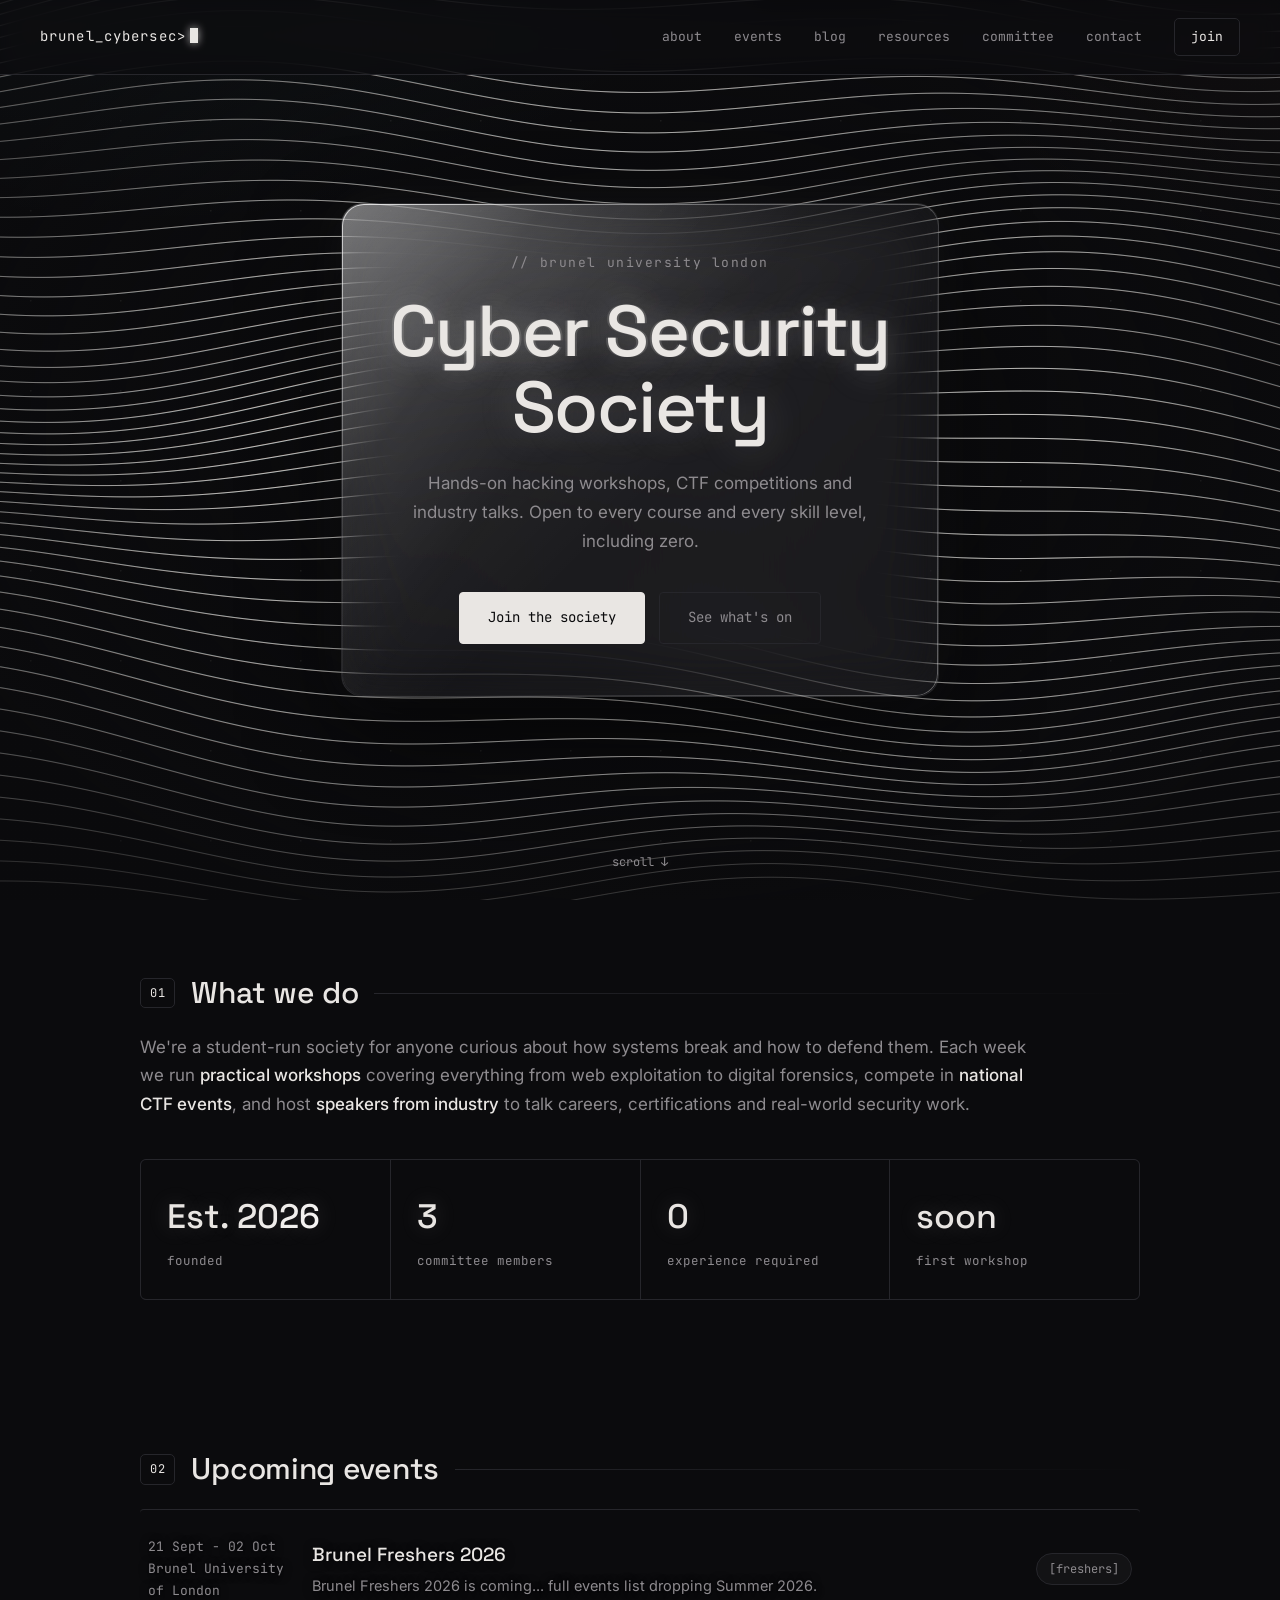
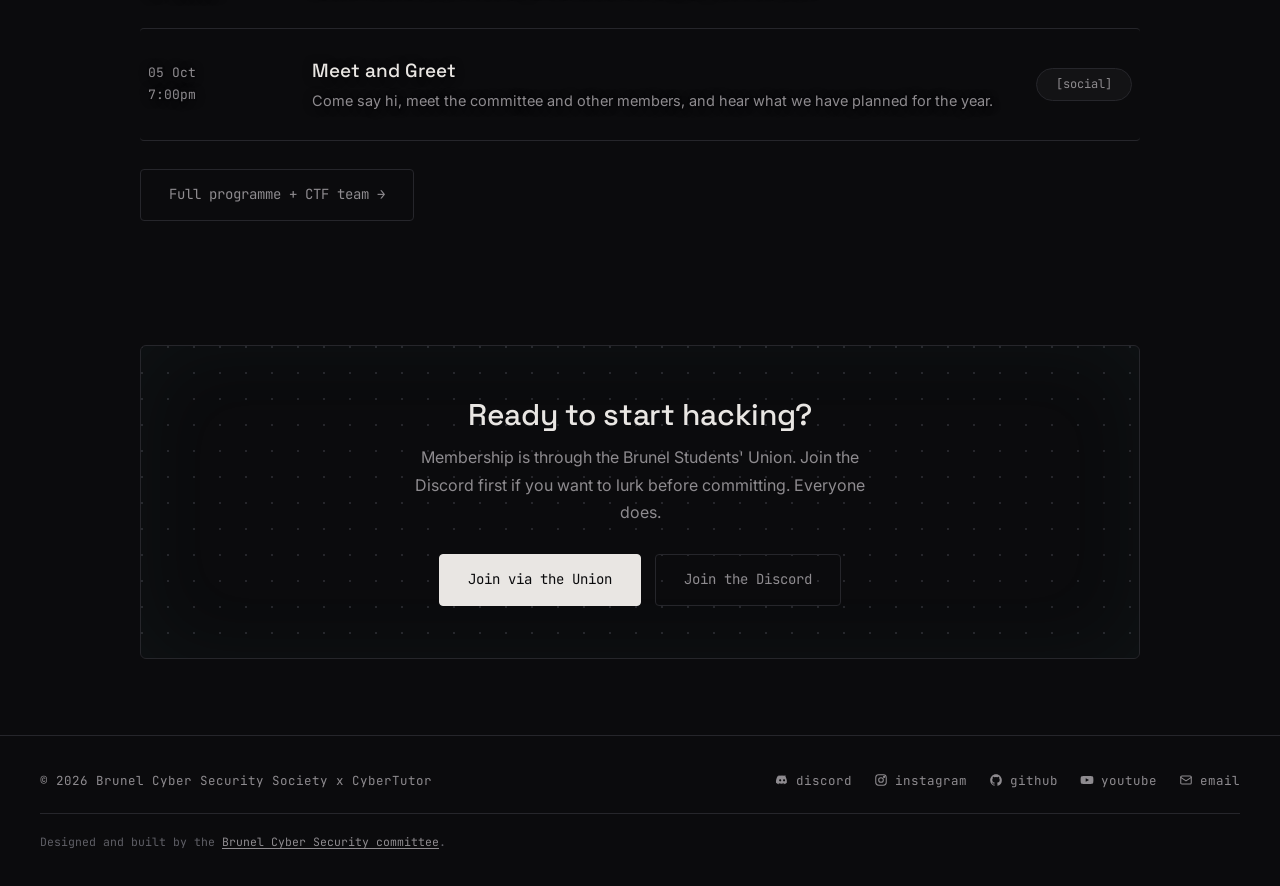
==== commit 417290e5: "Rework contact & blog pages, auto-sync CyberTutor blog, unify nav" ====
--- a/index.html
+++ b/index.html
@@ -37,7 +37,7 @@
   <div class="nav-links">
     <a href="index.html#about">about</a>
     <a href="events.html">events</a>
-    <a href="https://mohammedzuoriki.substack.com/">blog</a>
+    <a href="blog.html">blog</a>
     <a href="resources.html">resources</a>
     <a href="committee.html">committee</a>
     <a href="contact.html">contact</a>
--- a/css/styles.css
+++ b/css/styles.css
@@ -1037,11 +1037,13 @@
 }
 a.bento-cell:hover::after { transform: scaleX(1); }
 
-/* cell placement */
+/* cell placement — Discord anchors a 2x2 block; the rest flow around it.
+   Email spans two columns so the full address is never truncated. */
 .b-discord { grid-column: 1 / 3; grid-row: 1 / 3; }
+.b-email   { grid-column: span 2; }
+.b-find    { grid-column: 1 / 3; }
 .b-union   { grid-column: 3 / 5; }
-.b-find    { grid-column: 1 / 3; }
-.b-hours   { grid-column: 3 / 5; }
+/* .b-insta and .b-hours auto-place as single cells in the top-right */
 
 /* shared cell internals */
 .bc-icon {
@@ -1142,11 +1144,11 @@
 @media (max-width: 880px) {
   .bento { grid-template-columns: repeat(2, 1fr); }
   .b-discord { grid-column: 1 / 3; grid-row: auto; }
-  .b-union, .b-find, .b-hours { grid-column: 1 / 3; }
+  .b-email, .b-find, .b-union { grid-column: 1 / 3; }
 }
 @media (max-width: 540px) {
   .bento { grid-template-columns: 1fr; }
-  .b-discord, .b-union, .b-find, .b-hours { grid-column: 1; }
+  .b-discord, .b-insta, .b-hours, .b-email, .b-find, .b-union { grid-column: auto; grid-row: auto; }
 }
 @media (prefers-reduced-motion: reduce) {
   .pulse { animation: none; }
@@ -1618,3 +1620,218 @@
 .resource-row .name, .resource-row p {
   text-shadow: 0 1px 10px rgba(11, 11, 13, 0.6), 0 0 2px rgba(11, 11, 13, 0.5);
 }
+
+/* ============================================================
+   BLOG — image-rich featured card & post thumbnails
+   ============================================================ */
+
+/* a gradient placeholder so cards look intentional while images load */
+.featured-media, .post-thumb {
+  position: relative;
+  overflow: hidden;
+  background:
+    radial-gradient(120% 120% at 0% 0%, rgba(255, 255, 255, 0.08), transparent 55%),
+    linear-gradient(135deg, #17171b, #0e0e11);
+}
+.featured-media img, .post-thumb img {
+  position: absolute;
+  inset: 0;
+  width: 100%;
+  height: 100%;
+  object-fit: cover;
+  transition: transform 0.5s cubic-bezier(0.22, 1, 0.36, 1);
+}
+.featured.has-media:hover .featured-media img,
+.post-card.has-media:hover .post-thumb img { transform: scale(1.04); }
+
+/* featured card becomes a two-column magazine layout when it has an image */
+.featured.has-media {
+  display: grid;
+  grid-template-columns: minmax(0, 45%) 1fr;
+  padding: 0;
+  overflow: hidden;
+}
+.featured.has-media .featured-media { min-height: 260px; }
+.featured.has-media .featured-body {
+  display: flex;
+  flex-direction: column;
+  justify-content: center;
+  padding: 36px 40px;
+}
+.featured-flag {
+  font-family: 'JetBrains Mono', monospace;
+  text-transform: uppercase;
+  letter-spacing: 0.1em;
+  font-size: 10.5px;
+  color: var(--bg);
+  background: var(--cool);
+  border-radius: 4px;
+  padding: 2px 7px;
+  margin-right: 10px;
+  vertical-align: 1px;
+}
+.featured.has-media h3 { font-size: 25px; }
+
+/* post-grid thumbnails sit flush to the top of each card */
+.post-card.has-media { padding: 28px; }
+.post-card.has-media .post-thumb {
+  margin: -28px -28px 18px;
+  aspect-ratio: 16 / 9;
+}
+
+@media (max-width: 720px) {
+  .featured.has-media { grid-template-columns: 1fr; }
+  .featured.has-media .featured-media { min-height: 190px; }
+  .featured.has-media .featured-body { padding: 24px; }
+}
+@media (prefers-reduced-motion: reduce) {
+  .featured-media img, .post-thumb img,
+  .featured.has-media:hover .featured-media img,
+  .post-card.has-media:hover .post-thumb img { transition: none; transform: none; }
+}
+
+/* ============================================================
+   CONTACT PAGE — a11y, copy-email cell & FAQ accordion
+   ============================================================ */
+
+/* ---- visually hidden, still read by screen readers ---- */
+.sr-only {
+  position: absolute;
+  width: 1px; height: 1px;
+  padding: 0; margin: -1px;
+  overflow: hidden;
+  clip: rect(0 0 0 0);
+  white-space: nowrap;
+  border: 0;
+}
+
+/* ---- main landmark + skip link ---- */
+main { display: block; }
+#main { scroll-margin-top: 84px; }   /* keep the target clear of the fixed nav */
+#main:focus { outline: none; }       /* programmatic focus from the skip link, no ring */
+.skip-link {
+  position: fixed;
+  top: 10px; left: 10px;
+  z-index: 100;
+  transform: translateY(calc(-100% - 14px));
+  background: var(--text);
+  color: var(--bg);
+  font-family: 'JetBrains Mono', monospace;
+  font-size: 13px;
+  padding: 10px 16px;
+  border-radius: 6px;
+  box-shadow: 0 10px 30px rgba(0, 0, 0, 0.5);
+  transition: transform 0.2s cubic-bezier(0.22, 1, 0.36, 1);
+}
+.skip-link:focus-visible {
+  transform: translateY(0);
+  outline: 2px solid var(--cool);
+  outline-offset: 2px;
+}
+
+/* ---- email cell: copy-to-clipboard + compose ---- */
+.b-email .bc-email-row {
+  display: flex;
+  flex-direction: column;
+  align-items: flex-start;
+  gap: 10px;
+  margin-top: auto;
+}
+.bc-copy {
+  display: inline-flex;
+  align-items: center;
+  gap: 9px;
+  max-width: 100%;
+  padding: 8px 12px;
+  border: 1px solid var(--line);
+  border-radius: 8px;
+  background: rgba(255, 255, 255, 0.03);
+  color: var(--text);
+  font-size: 12.5px;
+  cursor: pointer;
+  transition: border-color 0.2s, background 0.2s, color 0.2s;
+}
+.bc-copy:hover { border-color: var(--accent); background: rgba(255, 255, 255, 0.06); }
+.bc-copy-ico { position: relative; flex: none; width: 16px; height: 16px; }
+.bc-copy-ico svg {
+  position: absolute;
+  inset: 0;
+  width: 16px; height: 16px;
+  transition: opacity 0.22s ease, transform 0.22s cubic-bezier(0.22, 1, 0.36, 1);
+}
+.bc-copy .ico-check { opacity: 0; transform: scale(0.5); color: #28c840; }
+.bc-copy.copied { border-color: rgba(40, 200, 64, 0.5); color: #7CFFB2; }
+.bc-copy.copied .ico-copy { opacity: 0; transform: scale(0.5); }
+.bc-copy.copied .ico-check { opacity: 1; transform: scale(1); }
+.bc-copy-addr { overflow: hidden; text-overflow: ellipsis; white-space: nowrap; }
+.bc-send {
+  font-size: 12.5px;
+  color: var(--muted);
+  transition: color 0.2s;
+}
+.bc-send:hover { color: var(--text); }
+
+/* ---- FAQ accordion ---- */
+.faq { display: flex; flex-direction: column; gap: 12px; }
+.faq-item {
+  border: 1px solid var(--line);
+  border-radius: 12px;
+  background: var(--surface);
+  overflow: hidden;
+  transition: border-color 0.3s, box-shadow 0.3s;
+}
+.faq-item[open] {
+  border-color: rgba(111, 201, 216, 0.4);
+  box-shadow: 0 0 24px rgba(233, 230, 227, 0.04);
+}
+.faq-item summary {
+  display: flex;
+  align-items: center;
+  justify-content: space-between;
+  gap: 16px;
+  padding: 18px 22px;
+  cursor: pointer;
+  font-family: 'Space Grotesk', sans-serif;
+  font-weight: 500;
+  font-size: 16.5px;
+  color: var(--text);
+  list-style: none;
+  transition: color 0.2s;
+}
+.faq-item summary::-webkit-details-marker { display: none; }
+.faq-item summary:hover { color: #fff; }
+/* plus/minus toggle drawn in CSS */
+.faq-icon { position: relative; flex: none; width: 14px; height: 14px; }
+.faq-icon::before, .faq-icon::after {
+  content: '';
+  position: absolute;
+  background: var(--muted);
+  transition: transform 0.3s cubic-bezier(0.22, 1, 0.36, 1), background 0.3s;
+}
+.faq-icon::before { top: 6px; left: 0; width: 14px; height: 2px; border-radius: 2px; }
+.faq-icon::after  { top: 0; left: 6px; width: 2px; height: 14px; border-radius: 2px; }
+.faq-item[open] .faq-icon::after  { transform: scaleY(0); }
+.faq-item[open] .faq-icon::before { background: var(--cool); }
+.faq-a { padding: 0 22px 20px; }
+.faq-a p { color: var(--muted); font-size: 14.5px; line-height: 1.7; margin: 0; }
+.faq-a a {
+  color: var(--text);
+  text-decoration: underline;
+  text-underline-offset: 2px;
+  transition: color 0.2s;
+}
+.faq-a a:hover { color: var(--cool); }
+@media (prefers-reduced-motion: no-preference) {
+  .faq-item[open] .faq-a { animation: faq-in 0.3s ease both; }
+  @keyframes faq-in {
+    from { opacity: 0; transform: translateY(-4px); }
+    to   { opacity: 1; transform: none; }
+  }
+}
+
+/* closing CTA: reuse the blog's .more-cta but match the FAQ card radius */
+.faq-foot { margin-top: 26px; border-radius: 12px; }
+
+@media (prefers-reduced-motion: reduce) {
+  .skip-link, .bc-copy-ico svg, .faq-icon::before, .faq-icon::after { transition: none; }
+}
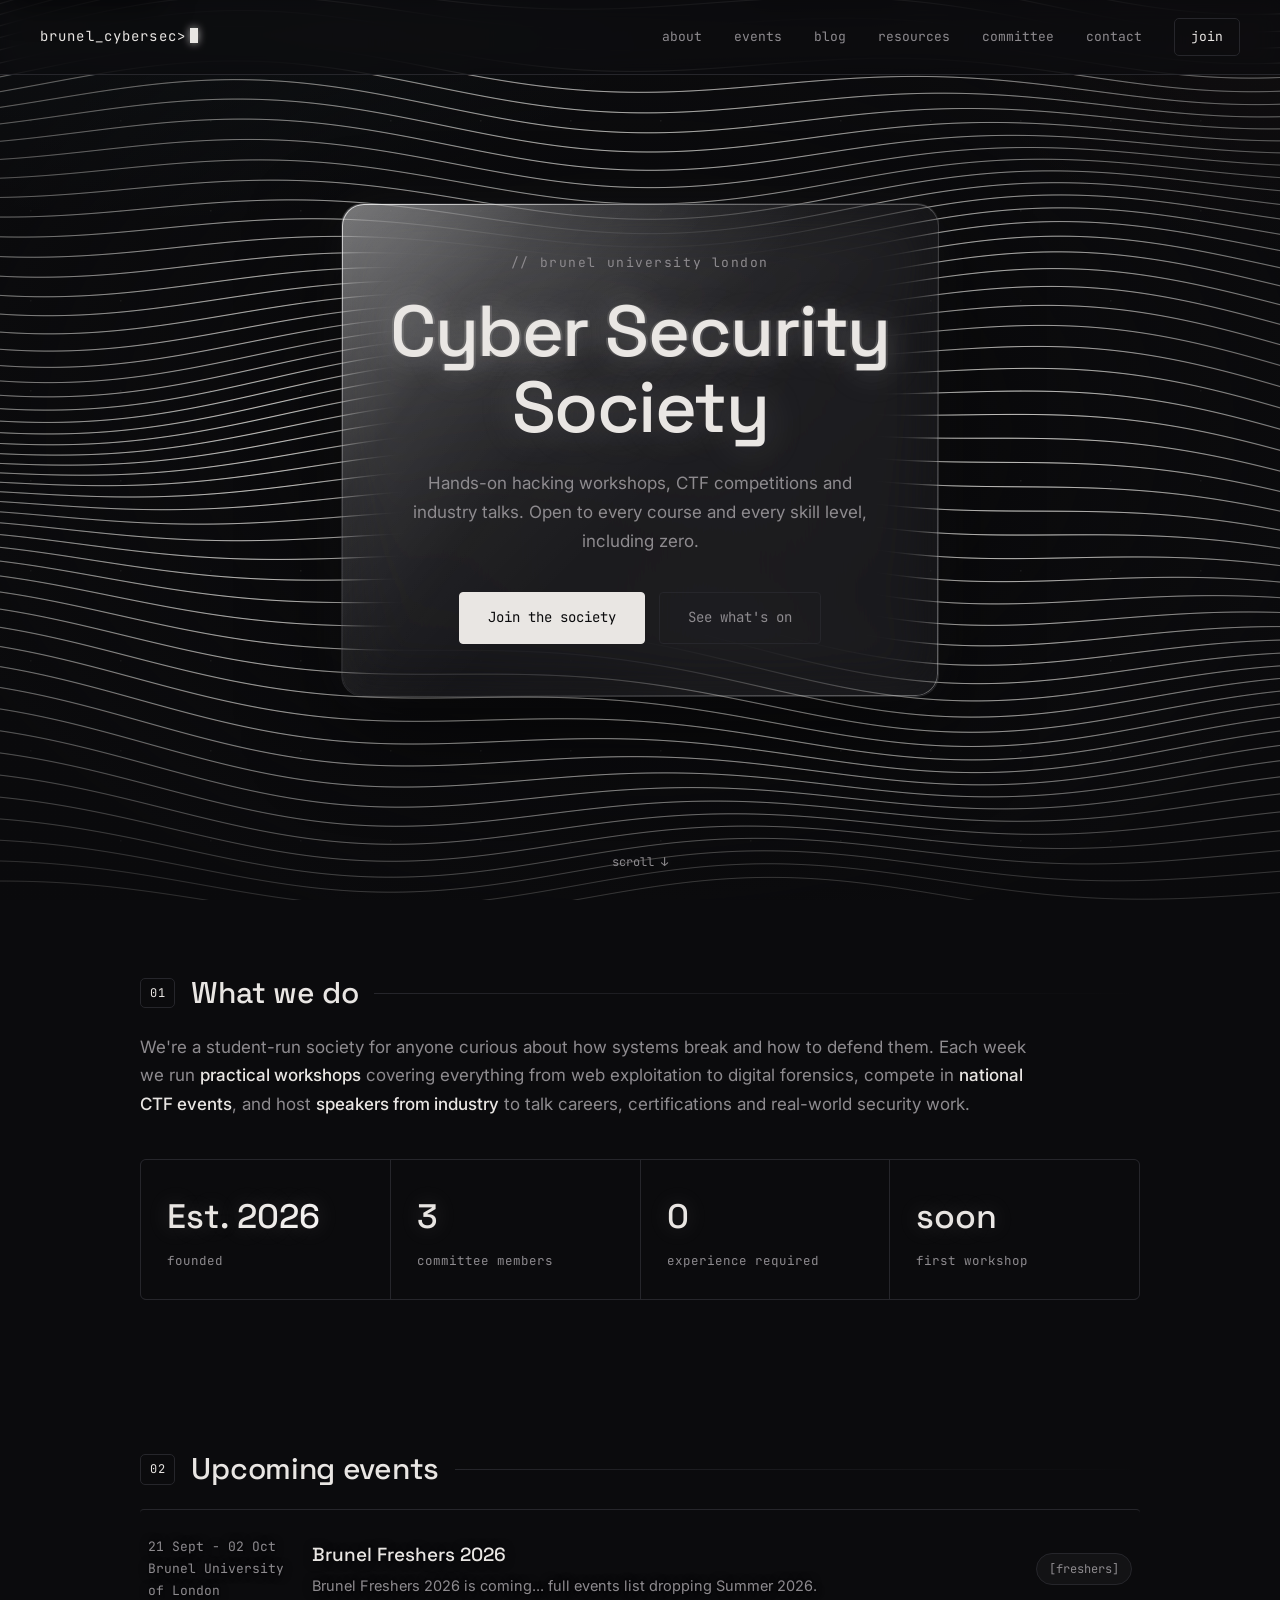
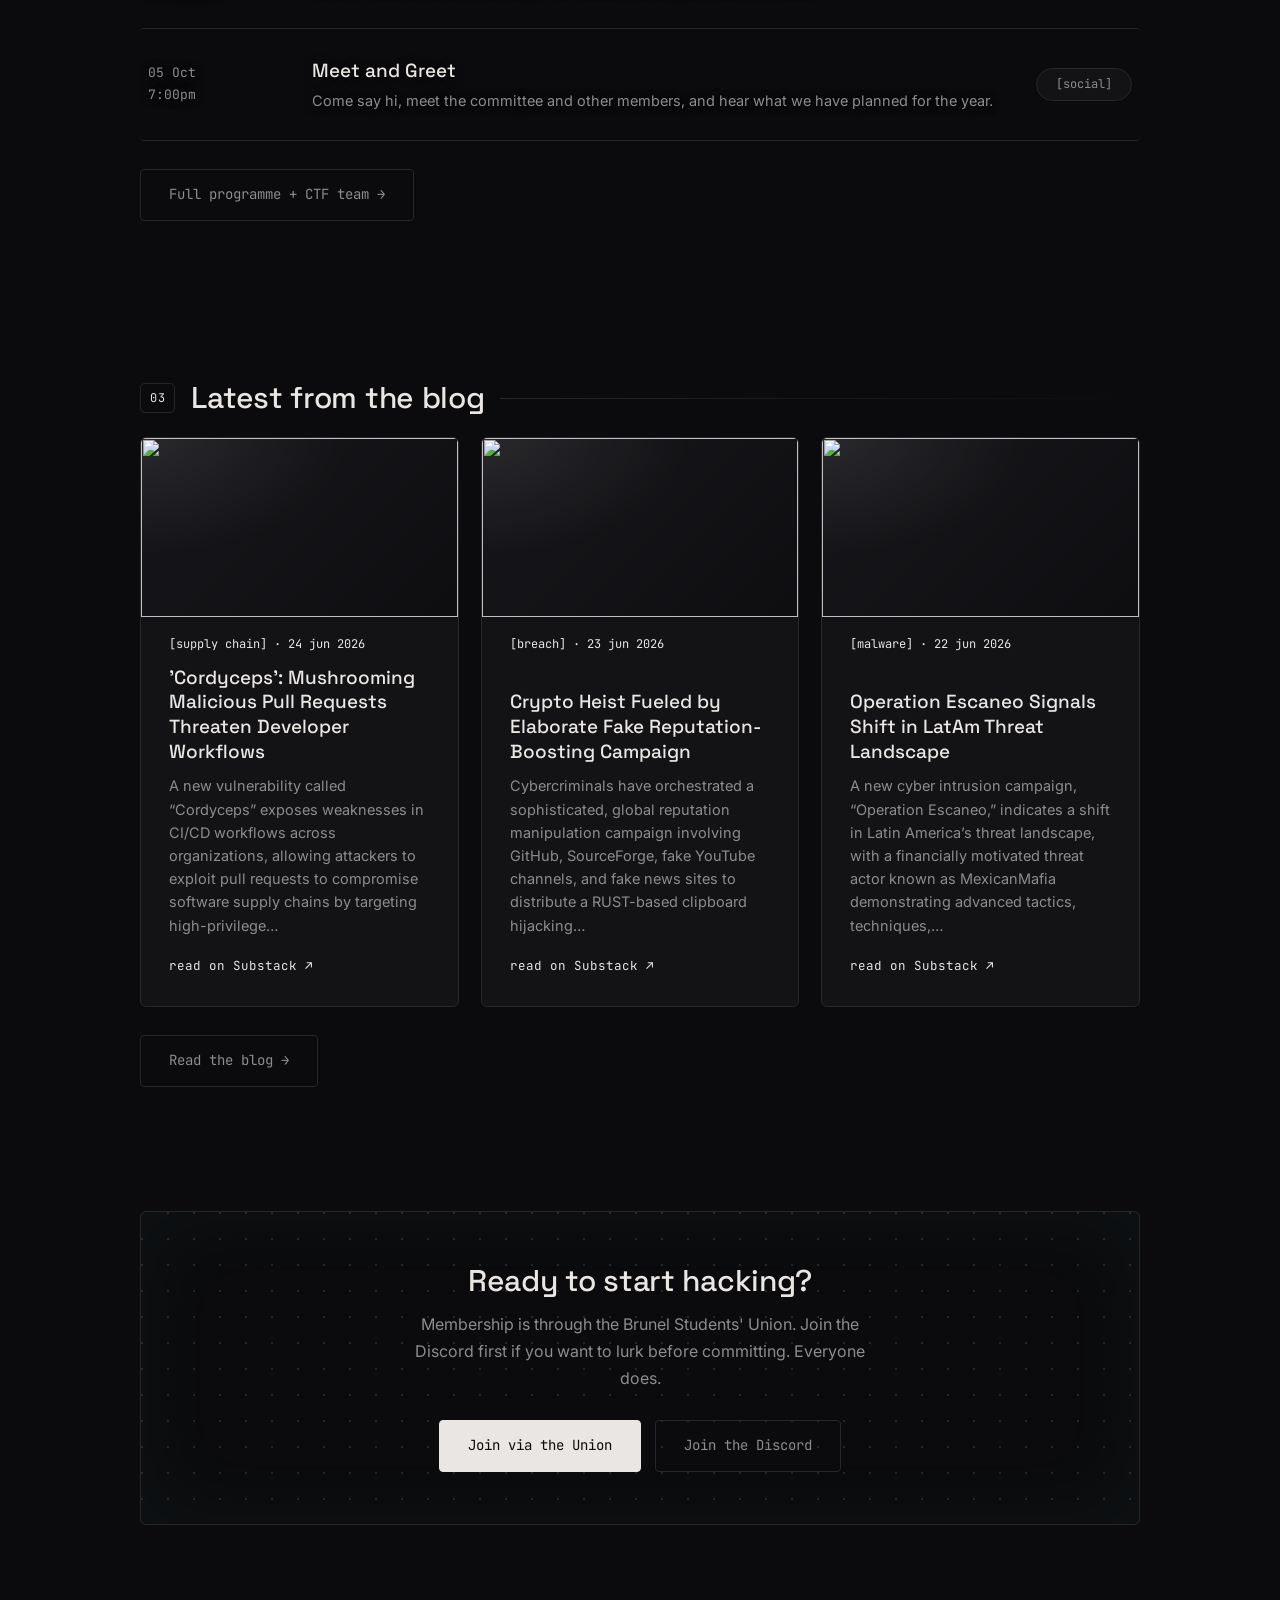
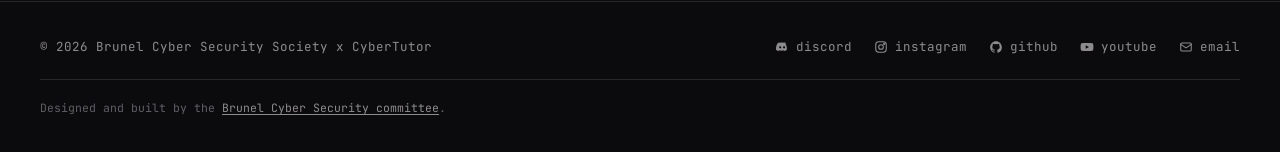
==== commit 81555b08: "Add homepage blog teaser, rework CTF section, polish committee & contact" ====
--- a/index.html
+++ b/index.html
@@ -9,6 +9,9 @@
 <meta property="og:title" content="Brunel Cyber Security Society">
 <meta property="og:description" content="Hands-on hacking workshops, CTF competitions and industry talks at Brunel University London. No experience required.">
 <meta property="og:type" content="website">
+<meta name="twitter:card" content="summary_large_image">
+<meta name="twitter:title" content="Brunel Cyber Security Society">
+<meta name="twitter:description" content="Hands-on hacking workshops, CTF competitions and industry talks at Brunel University London. No experience required.">
 <!-- Link preview image is ready at assets/og-image.png. Once hosted, add:
      <meta property="og:image" content="https://YOUR-DOMAIN/assets/og-image.png">
      (OG images must use the full absolute URL, so this needs your real domain.) -->
@@ -17,9 +20,38 @@
 <link rel="preconnect" href="https://fonts.gstatic.com" crossorigin>
 <link href="https://fonts.googleapis.com/css2?family=Space+Grotesk:wght@400;500;600&family=Inter:wght@400;500&family=JetBrains+Mono:wght@400;500&display=swap" rel="stylesheet">
 <link rel="stylesheet" href="css/styles.css">
+<script type="application/ld+json">
+{
+  "@context": "https://schema.org",
+  "@type": "Organization",
+  "name": "Brunel Cyber Security Society",
+  "alternateName": "Brunel CyberSoc",
+  "description": "Student cyber security society at Brunel University London — hands-on hacking workshops, CTF competitions and industry talks. No experience required.",
+  "email": "cybersec@brunel.ac.uk",
+  "sameAs": [
+    "https://discord.com/invite/YUXxSN5k",
+    "https://www.instagram.com/cybersoc.brunel/",
+    "https://github.com/brunel-cybersec",
+    "https://www.youtube.com/@CyberTutor24"
+  ],
+  "parentOrganization": {
+    "@type": "CollegeOrUniversity",
+    "name": "Brunel University London",
+    "address": {
+      "@type": "PostalAddress",
+      "streetAddress": "Kingston Lane",
+      "addressLocality": "Uxbridge",
+      "addressRegion": "London",
+      "postalCode": "UB8 3PH",
+      "addressCountry": "GB"
+    }
+  }
+}
+</script>
 <script>try{if(sessionStorage.getItem("booted"))document.documentElement.classList.add("booted");}catch(e){}</script>
 </head>
 <body class="home">
+<a class="skip-link" href="#main">Skip to content</a>
 <!-- Curious? Good. BRUNEL{v1ew_s0urce_h4cker}. Bring this to a workshop. -->
 <div id="preloader" role="status" aria-label="Loading">
   <div class="pl-inner">
@@ -45,6 +77,7 @@
   </div>
 </nav>
 
+<main id="main" tabindex="-1">
 <header class="hero">
   <canvas id="waves" aria-hidden="true"></canvas>
   <div class="hero-inner">
@@ -79,7 +112,16 @@
     <h2>Upcoming events</h2>
   </div>
   <div id="home-events"></div>
-  <p style="margin-top: 28px;"><a class="btn ghost-btn" href="events.html">Full programme + CTF team →</a></p>
+  <p class="section-cta"><a class="btn ghost-btn" href="events.html">Full programme + CTF team →</a></p>
+</section>
+
+<section class="reveal" id="latest">
+  <div class="section-head">
+    <span class="tag">03</span>
+    <h2>Latest from the blog</h2>
+  </div>
+  <div id="home-posts"></div>
+  <p class="section-cta"><a class="btn ghost-btn" href="blog.html">Read the blog →</a></p>
 </section>
 
 <section class="reveal" id="join">
@@ -92,6 +134,8 @@
     </div>
   </div>
 </section>
+
+</main>
 
 <footer>
   <span>© 2026 Brunel Cyber Security Society x CyberTutor</span>
--- a/css/styles.css
+++ b/css/styles.css
@@ -226,12 +226,6 @@
   max-width: 900px;
   margin-top: 18px;
   font-size: 17px;
-}
-.page-head .crumbs {
-  font-family: 'JetBrains Mono', monospace;
-  font-size: 13px;
-  color: var(--muted);
-  margin-bottom: 14px;
 }
 
 /* ---------- buttons & pills ---------- */
@@ -1644,19 +1638,17 @@
 .featured.has-media:hover .featured-media img,
 .post-card.has-media:hover .post-thumb img { transform: scale(1.04); }
 
-/* featured card becomes a two-column magazine layout when it has an image */
+/* featured card: full-width banner image on top, content below */
 .featured.has-media {
-  display: grid;
-  grid-template-columns: minmax(0, 45%) 1fr;
   padding: 0;
   overflow: hidden;
 }
-.featured.has-media .featured-media { min-height: 260px; }
+.featured.has-media .featured-media {
+  width: 100%;
+  aspect-ratio: 21 / 9;
+}
 .featured.has-media .featured-body {
-  display: flex;
-  flex-direction: column;
-  justify-content: center;
-  padding: 36px 40px;
+  padding: 30px 36px 34px;
 }
 .featured-flag {
   font-family: 'JetBrains Mono', monospace;
@@ -1680,15 +1672,23 @@
 }
 
 @media (max-width: 720px) {
-  .featured.has-media { grid-template-columns: 1fr; }
-  .featured.has-media .featured-media { min-height: 190px; }
-  .featured.has-media .featured-body { padding: 24px; }
+  .featured.has-media .featured-media { aspect-ratio: 16 / 9; }
+  .featured.has-media .featured-body { padding: 22px; }
+}
+/* homepage blog teaser: 3 cards across on desktop */
+@media (min-width: 721px) {
+  #home-posts .post-grid { grid-template-columns: repeat(3, 1fr); }
 }
 @media (prefers-reduced-motion: reduce) {
   .featured-media img, .post-thumb img,
   .featured.has-media:hover .featured-media img,
   .post-card.has-media:hover .post-thumb img { transition: none; transform: none; }
 }
+
+/* ---- small layout utilities (replace one-off inline styles) ---- */
+.flush-top { padding-top: 0; }                        /* a section that butts against the one above */
+.section-cta { margin-top: 28px; }                    /* spacing above an inline button after a list */
+.error-content { position: relative; z-index: 2; }   /* 404 content above the wave canvas */
 
 /* ============================================================
    CONTACT PAGE — a11y, copy-email cell & FAQ accordion
@@ -1732,9 +1732,9 @@
 /* ---- email cell: copy-to-clipboard + compose ---- */
 .b-email .bc-email-row {
   display: flex;
-  flex-direction: column;
-  align-items: flex-start;
-  gap: 10px;
+  flex-wrap: wrap;
+  align-items: center;
+  gap: 10px 18px;        /* row layout spreads copy + compose across the wide cell */
   margin-top: auto;
 }
 .bc-copy {
